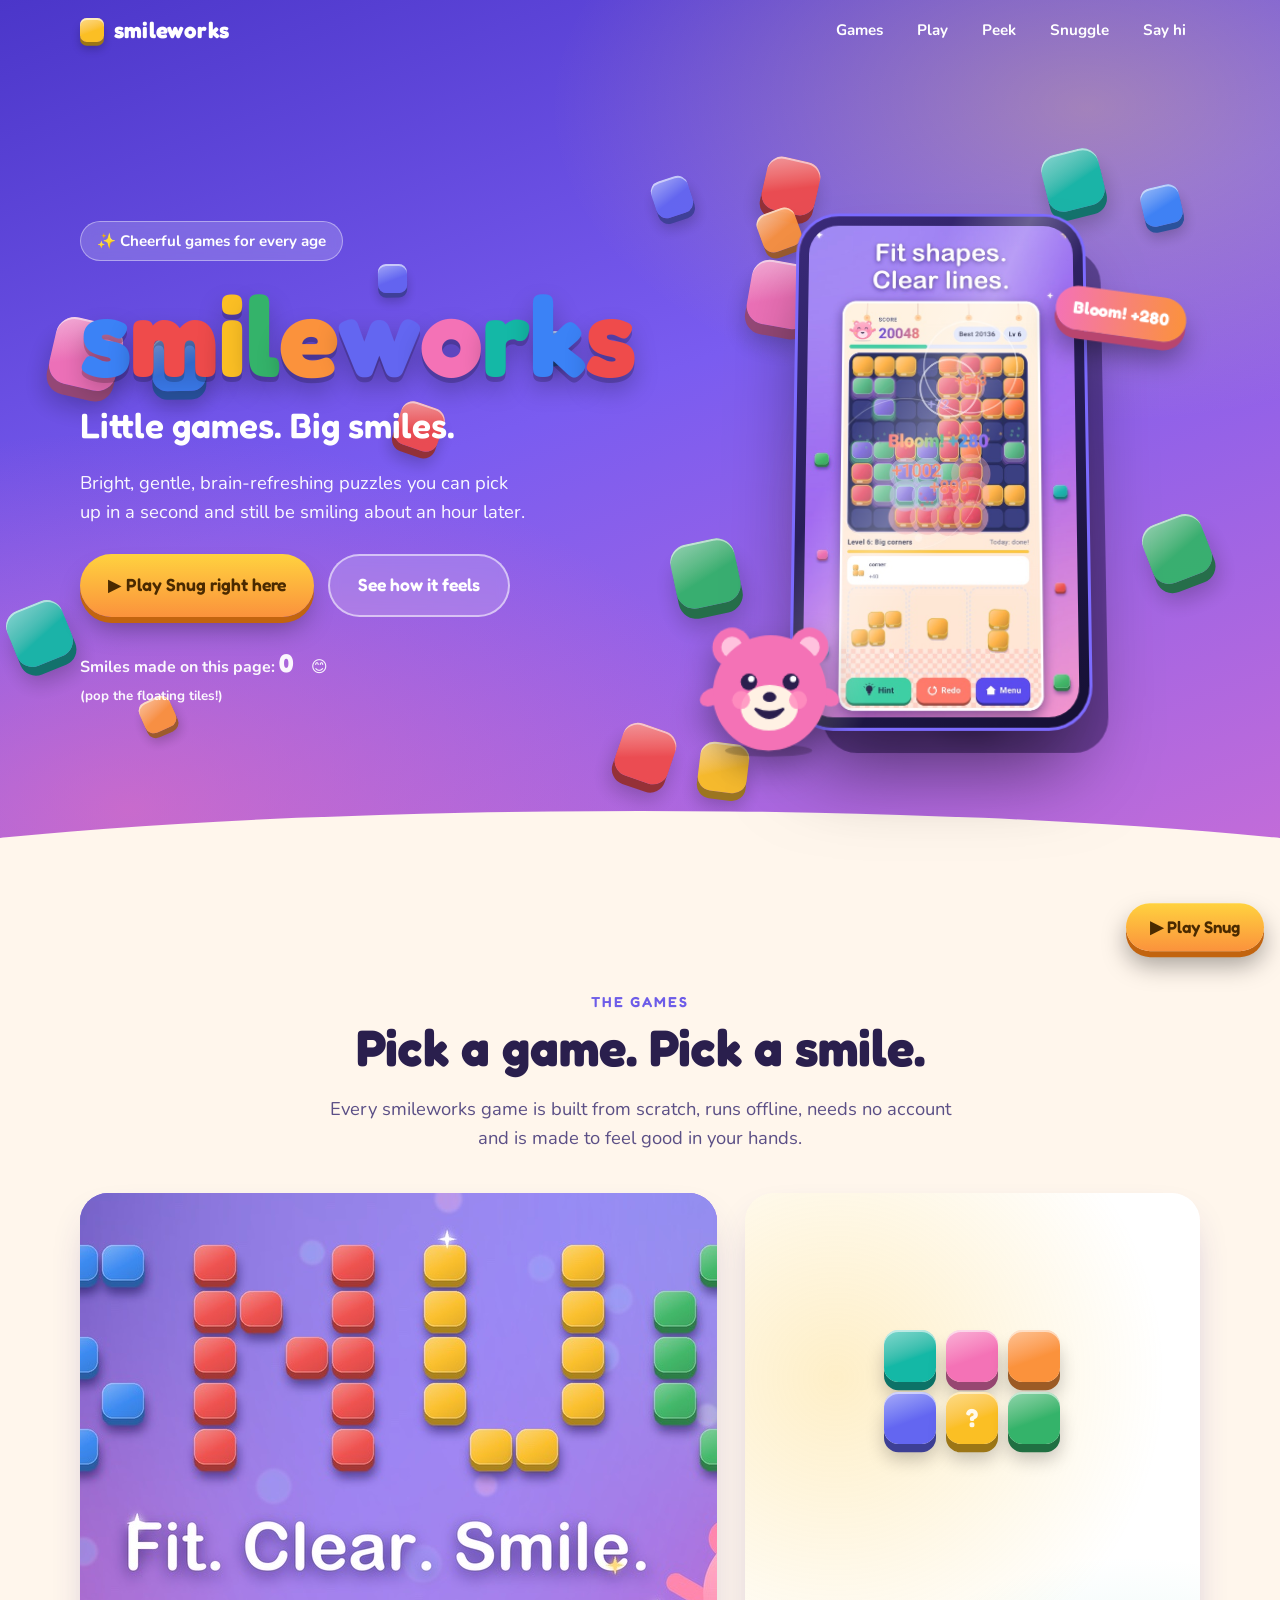
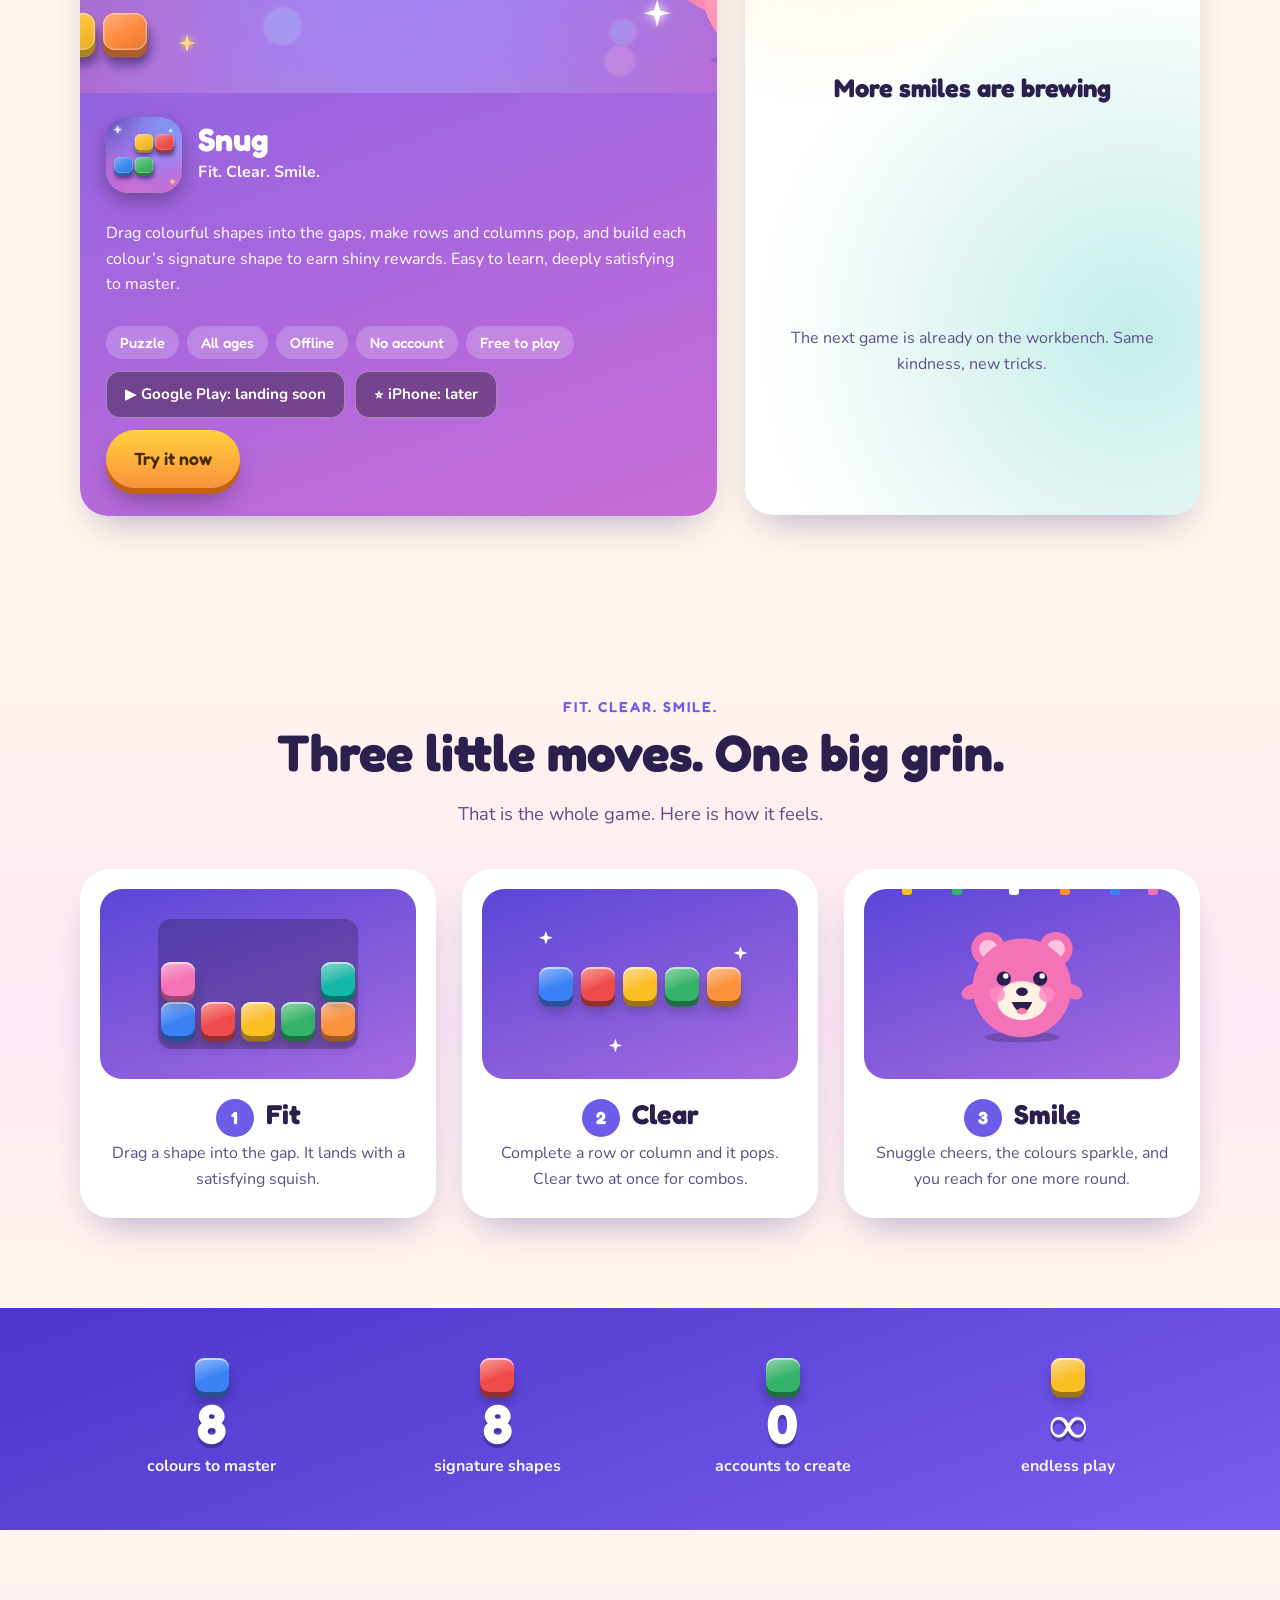
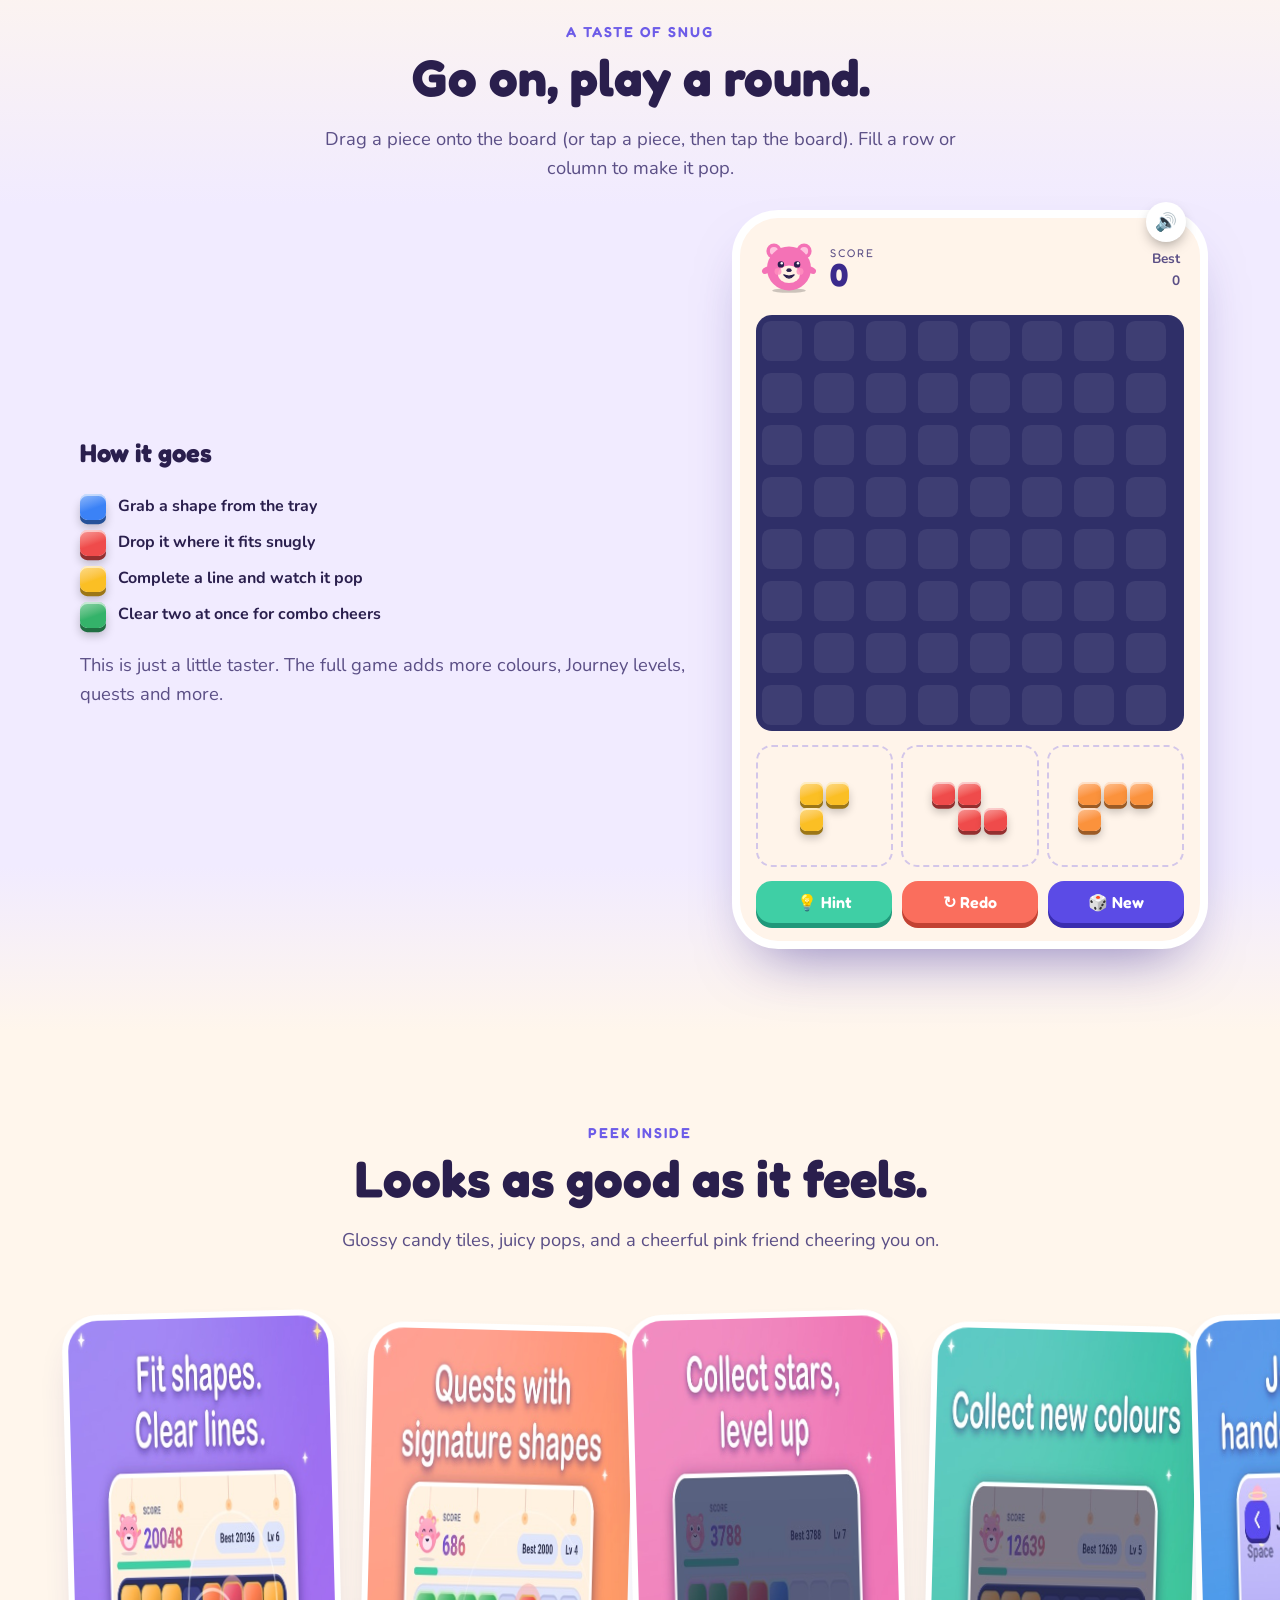
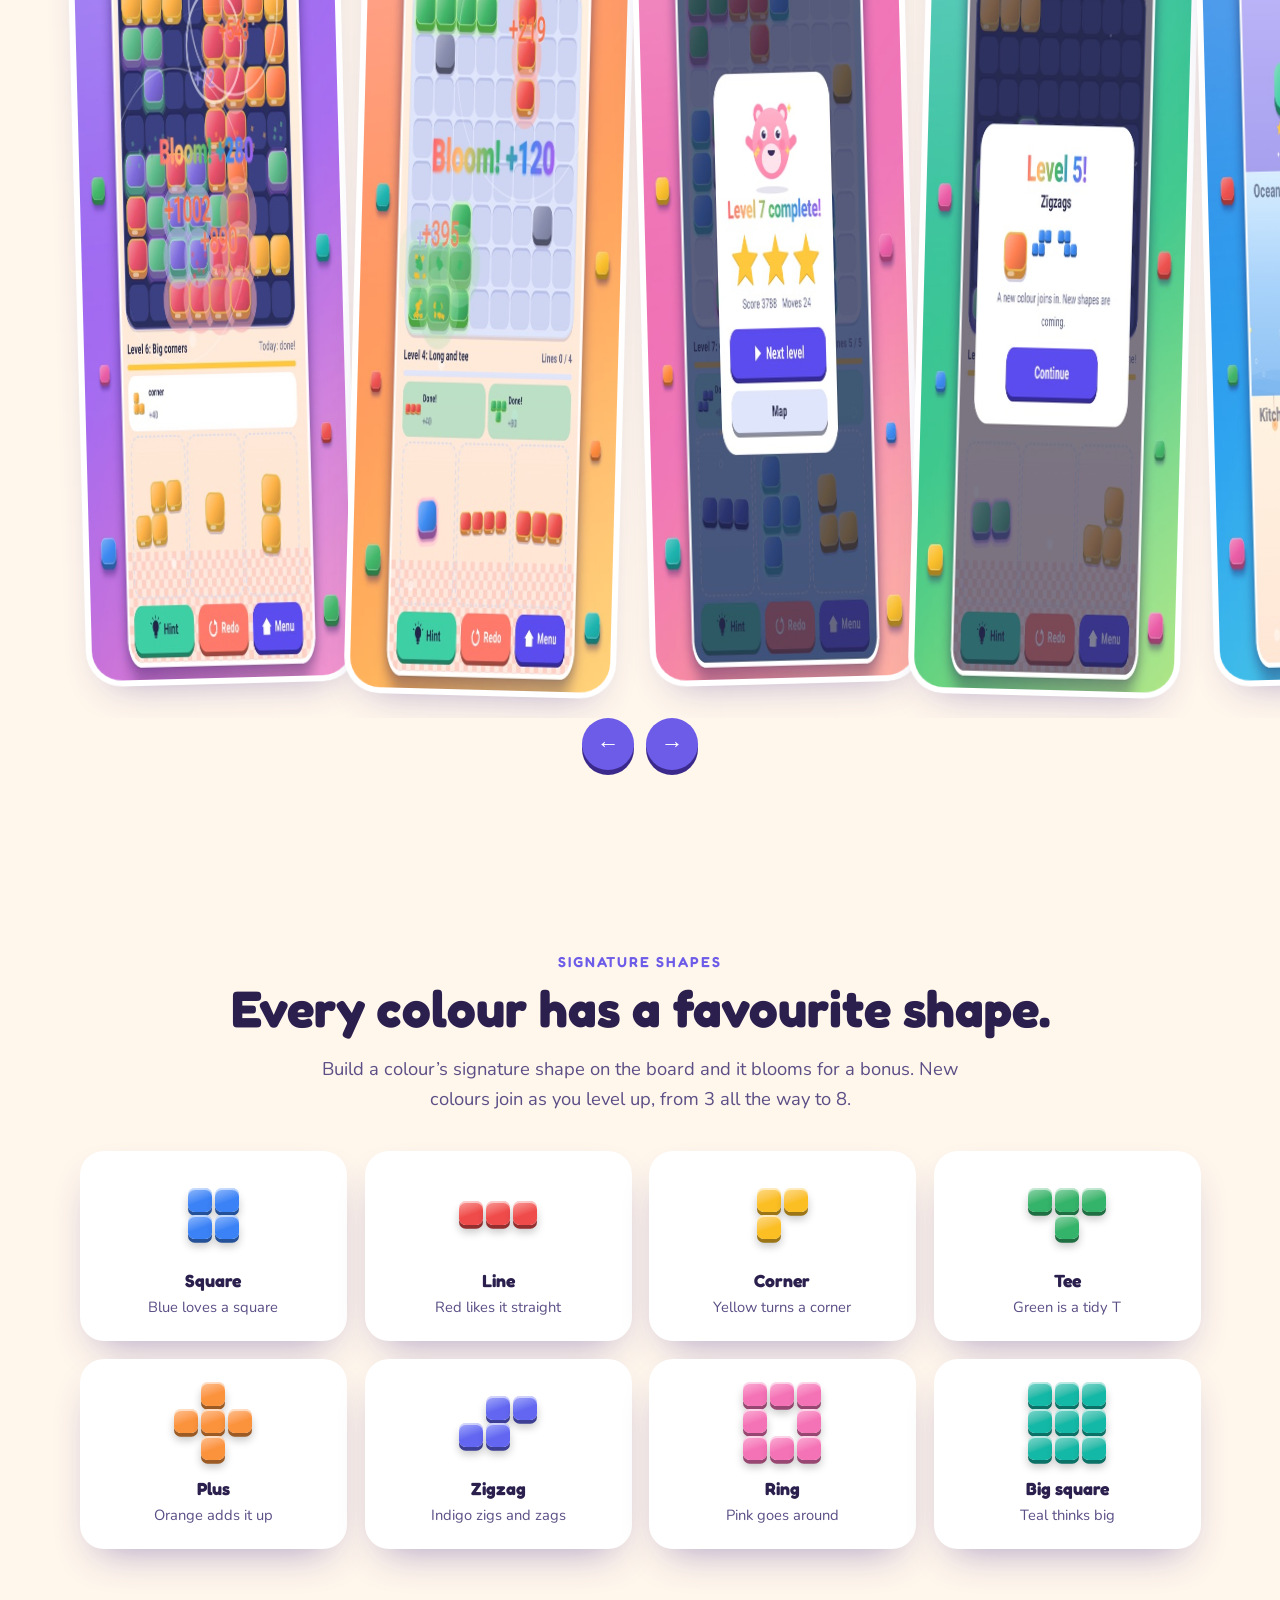
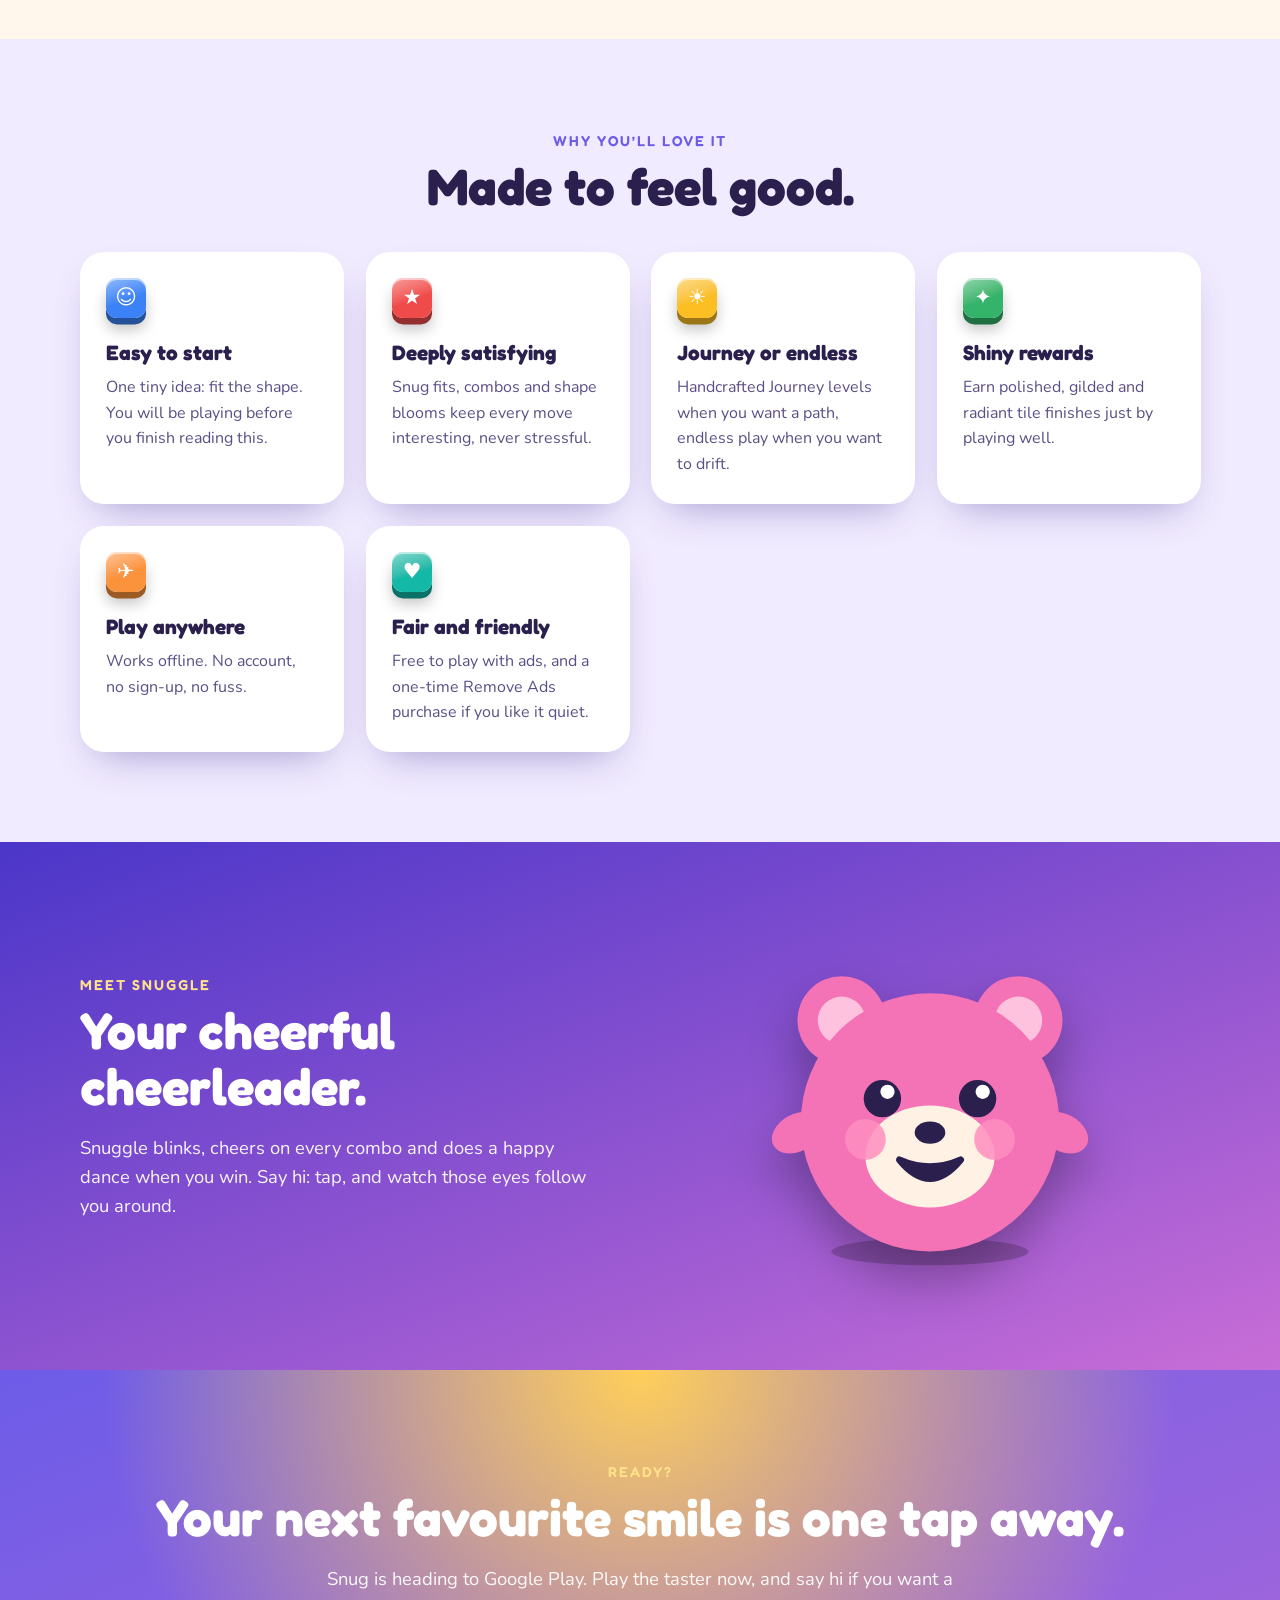
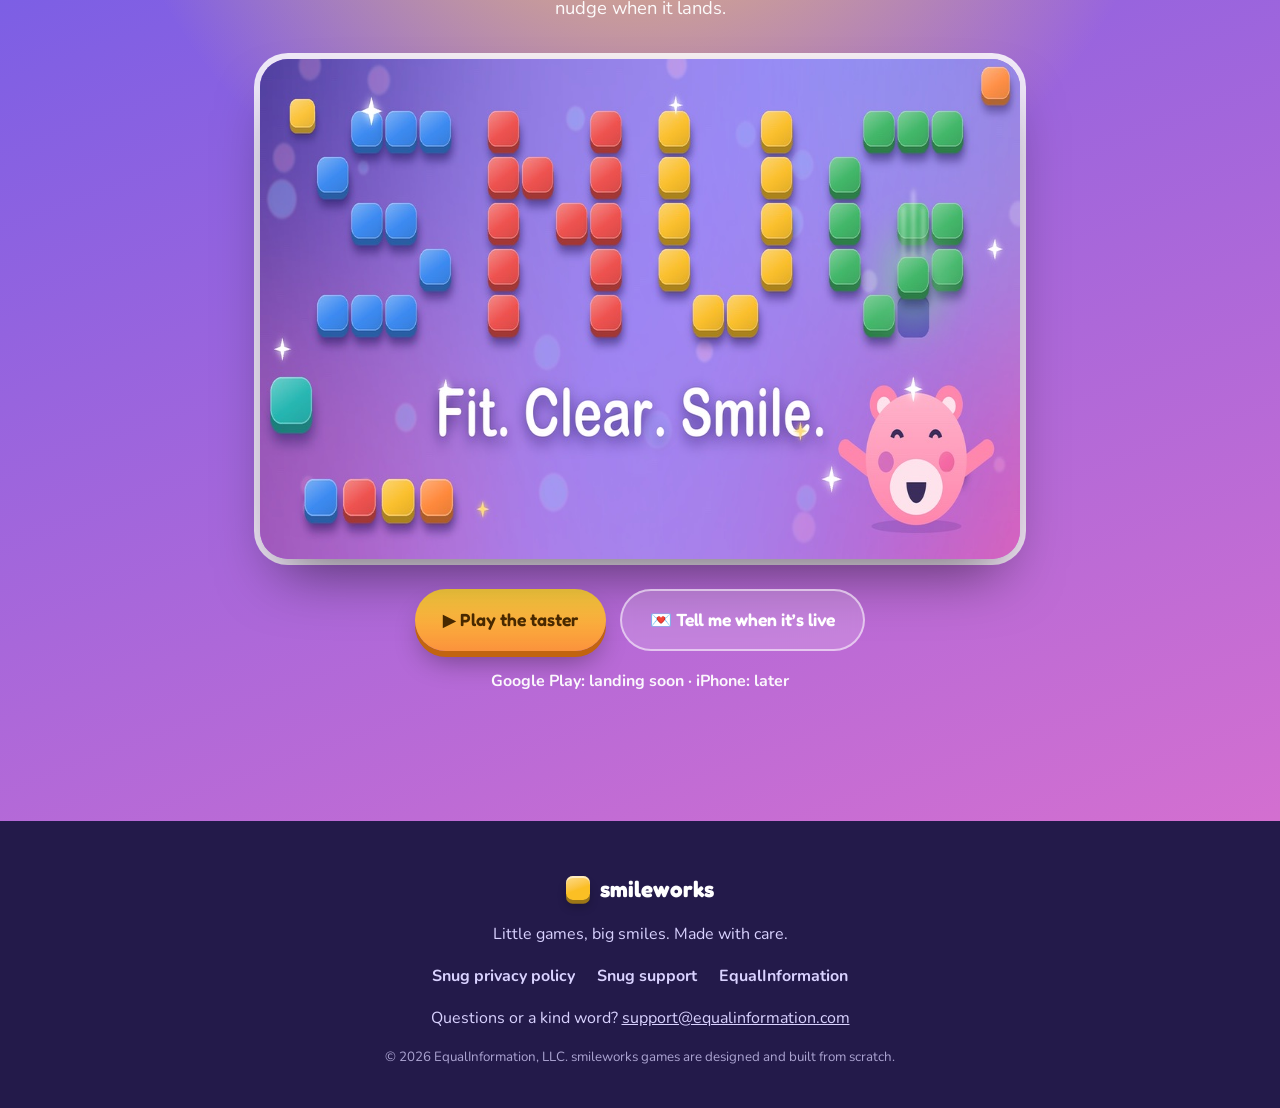
==== index.html @ ed6d35bc "smileworks site: 3D hero, playable Snug taster, animated scenes Co-Authored-By: Claude Sonnet 5.5 <n" ====
<!doctype html>
<html lang="en">
<head>
<meta charset="utf-8">
<meta name="viewport" content="width=device-width, initial-scale=1">
<title>smileworks: little games, big smiles</title>
<meta name="description" content="smileworks makes cheerful, mind-refreshing mobile games for everyone. Meet Snug, the shape-fitting puzzle that ends every round with a smile. Try it right here.">
<meta name="theme-color" content="#6d5ce8">
<link rel="canonical" href="https://equalinformation.com/smileworks-site/">
<meta property="og:type" content="website">
<meta property="og:title" content="smileworks: little games, big smiles">
<meta property="og:description" content="Cheerful puzzle games for everyone. Play a taste of Snug right in your browser.">
<meta property="og:image" content="https://equalinformation.com/smileworks-site/assets/snug-feature.jpg">
<meta property="og:url" content="https://equalinformation.com/smileworks-site/">
<meta name="twitter:card" content="summary_large_image">
<link rel="icon" href="assets/snug-icon.png">
<link rel="preconnect" href="https://fonts.googleapis.com">
<link rel="preconnect" href="https://fonts.gstatic.com" crossorigin>
<link href="https://fonts.googleapis.com/css2?family=Fredoka:wght@400;500;600;700&family=Nunito:wght@400;700;800&display=swap" rel="stylesheet">
<link rel="stylesheet" href="style.css">
</head>
<body>

<header class="nav" id="nav">
  <div class="wrap">
    <a class="brand" href="#top" aria-label="smileworks home"><span class="tile t-yellow"></span>smileworks</a>
    <ul>
      <li><a href="#games">Games</a></li>
      <li><a href="#play">Play</a></li>
      <li><a href="#shots">Peek</a></li>
      <li><a href="#smile">Snuggle</a></li>
      <li><a href="#contact">Say hi</a></li>
    </ul>
  </div>
</header>

<main id="top">
<section class="hero">
  <div class="float-tiles" id="floatTiles" aria-hidden="true"></div>
  <div class="wrap hero-inner">
    <div class="hero-copy">
      <span class="eyebrow">&#10024; Cheerful games for every age</span>
      <div class="wordmark" id="wordmark" aria-label="smileworks"></div>
      <h1>Little games. Big smiles.</h1>
      <p class="lede">Bright, gentle, brain-refreshing puzzles you can pick up in a second and still be smiling about an hour later.</p>
      <div class="cta">
        <a class="btn btn-play" href="#play">&#9654; Play Snug right here</a>
        <a class="btn btn-ghost" href="#steps">See how it feels</a>
      </div>
      <div class="smile-count">Smiles made on this page: <b id="smileCount">0</b> &#128522;<br><small>(pop the floating tiles!)</small></div>
    </div>
    <div class="stage" id="stage">
      <div class="phone3d" id="phone3d">
        <div class="glow"></div>
        <div class="bezel"><img src="assets/shot-1.jpg" alt="Snug gameplay: a bright board of glossy tiles with a Bloom bonus popping" width="540" height="960"><i class="sheen"></i></div>
        <div class="layer l1"><span class="bonus">Bloom! +280</span></div>
        <div class="layer l2"><span class="tile t-yellow"></span></div>
        <div class="layer l3"><span class="tile t-teal"></span></div>
        <div class="layer l4 snuggle" data-snuggle aria-hidden="true"></div>
      </div>
    </div>
  </div>
  </section>

<section id="games">
  <div class="wrap">
    <div class="center reveal">
      <div class="kicker">The games</div>
      <h2>Pick a game. Pick a smile.</h2>
      <p class="sub">Every smileworks game is built from scratch, runs offline, needs no account and is made to feel good in your hands.</p>
    </div>
    <div class="games">
      <article class="card game-card reveal">
        <img class="feat-img" src="assets/snug-feature.jpg" alt="Snug: colourful tiles spelling the game name, with the pink mascot Snuggle waving" width="1024" height="500">
        <div class="game-body">
          <div class="game-head">
            <img src="assets/snug-icon.png" alt="Snug app icon" width="76" height="76">
            <div><h3>Snug</h3><p>Fit. Clear. Smile.</p></div>
          </div>
          <p>Drag colourful shapes into the gaps, make rows and columns pop, and build each colour&rsquo;s signature shape to earn shiny rewards. Easy to learn, deeply satisfying to master.</p>
          <div class="tags"><span class="pill">Puzzle</span><span class="pill">All ages</span><span class="pill">Offline</span><span class="pill">No account</span><span class="pill">Free to play</span></div>
          <div class="store-row"><span class="store">&#9654; Google Play: landing soon</span><span class="store">&#63743; iPhone: later</span></div>
          <div class="cta" style="justify-content:flex-start"><a class="btn btn-play" href="#play">Try it now</a></div>
        </div>
      </article>
      <article class="card soon reveal">
        <div class="mystery" aria-hidden="true">
          <span class="tile t-teal" style="--i:0"></span><span class="tile t-pink" style="--i:1"></span><span class="tile t-orange" style="--i:2"></span>
          <span class="tile t-indigo" style="--i:3"></span><span class="tile t-yellow q" style="--i:4">?</span><span class="tile t-green" style="--i:5"></span>
        </div>
        <h3>More smiles are brewing</h3>
        <p>The next game is already on the workbench. Same kindness, new tricks.</p>
      </article>
    </div>
  </div>
</section>

<section id="steps" class="steps-sec">
  <div class="wrap">
    <div class="center reveal">
      <div class="kicker">Fit. Clear. Smile.</div>
      <h2>Three little moves. One big grin.</h2>
      <p class="sub">That is the whole game. Here is how it feels.</p>
    </div>
    <div class="steps">
      <div class="step reveal">
        <div class="scene s-fit" aria-hidden="true">
          <div class="mini-board">
            <span class="tile t-blue" style="--c0:0;--r0:2"></span><span class="tile t-red" style="--c0:1;--r0:2"></span>
            <span class="tile t-green" style="--c0:3;--r0:2"></span><span class="tile t-orange" style="--c0:4;--r0:2"></span>
            <span class="tile t-pink" style="--c0:0;--r0:1"></span><span class="tile t-teal" style="--c0:4;--r0:1"></span>
            <span class="tile t-yellow drop" style="--c0:2;--r0:2"></span><span class="ring"></span>
          </div>
        </div>
        <h3><b>1</b> Fit</h3><p>Drag a shape into the gap. It lands with a satisfying squish.</p>
      </div>
      <div class="step reveal">
        <div class="scene s-clear" aria-hidden="true">
          <div class="pop-row"><span class="tile t-blue"></span><span class="tile t-red"></span><span class="tile t-yellow"></span><span class="tile t-green"></span><span class="tile t-orange"></span></div>
          <span class="spark sp1"></span><span class="spark sp2"></span><span class="spark sp3"></span><em class="plus">+120</em>
        </div>
        <h3><b>2</b> Clear</h3><p>Complete a row or column and it pops. Clear two at once for combos.</p>
      </div>
      <div class="step reveal">
        <div class="scene s-smile" aria-hidden="true">
          <div class="snuggle cheer" data-snuggle></div>
          <span class="conf c1"></span><span class="conf c2"></span><span class="conf c3"></span><span class="conf c4"></span><span class="conf c5"></span><span class="conf c6"></span>
        </div>
        <h3><b>3</b> Smile</h3><p>Snuggle cheers, the colours sparkle, and you reach for one more round.</p>
      </div>
    </div>
  </div>
</section>

<section class="stats">
  <div class="wrap stat-row">
    <div class="stat reveal"><span class="tile t-blue"></span><b data-count="8">8</b><span>colours to master</span></div>
    <div class="stat reveal"><span class="tile t-red"></span><b data-count="8">8</b><span>signature shapes</span></div>
    <div class="stat reveal"><span class="tile t-green"></span><b>0</b><span>accounts to create</span></div>
    <div class="stat reveal"><span class="tile t-yellow"></span><b>&infin;</b><span>endless play</span></div>
  </div>
</section>

<section id="play" class="demo-sec">
  <div class="wrap">
    <div class="center reveal">
      <div class="kicker">A taste of Snug</div>
      <h2>Go on, play a round.</h2>
      <p class="sub">Drag a piece onto the board (or tap a piece, then tap the board). Fill a row or column to make it pop.</p>
    </div>
    <div class="demo">
      <div class="demo-copy reveal">
        <h3 style="font-family:Fredoka;font-size:1.6rem;margin:0">How it goes</h3>
        <ul>
          <li><span class="tile t-blue"></span>Grab a shape from the tray</li>
          <li><span class="tile t-red"></span>Drop it where it fits snugly</li>
          <li><span class="tile t-yellow"></span>Complete a line and watch it pop</li>
          <li><span class="tile t-green"></span>Clear two at once for combo cheers</li>
        </ul>
        <p class="sub" style="margin-top:22px">This is just a little taster. The full game adds more colours, Journey levels, quests and more.</p>
      </div>
      <div class="phone" id="phone">
        <button class="snd" id="snd" aria-label="Toggle sound" title="Sound">&#128266;</button>
        <div class="bubble" id="bubble">Hi!</div>
        <div class="hud">
          <div class="snuggle" id="gameMascot" data-snuggle aria-hidden="true"></div>
          <div class="score"><small>SCORE</small><b id="score">0</b></div>
          <div class="best">Best<br><span id="best">0</span></div>
        </div>
        <div class="board" id="board" aria-label="Game board"></div>
        <div class="tray" id="tray"></div>
        <div class="demo-btns">
          <button class="mini a" id="hint">&#128161; Hint</button>
          <button class="mini b" id="restart">&#8635; Redo</button>
          <button class="mini c" id="shuffle">&#127922; New</button>
        </div>
        <div class="over" id="over">
          <div class="snuggle" data-snuggle aria-hidden="true"></div>
          <h3>That was snug!</h3>
          <p id="overMsg">Score 0</p>
          <button class="btn btn-play" id="again">Play again</button>
        </div>
      </div>
    </div>
  </div>
</section>

<section id="shots">
  <div class="wrap center reveal">
    <div class="kicker">Peek inside</div>
    <h2>Looks as good as it feels.</h2>
    <p class="sub">Glossy candy tiles, juicy pops, and a cheerful pink friend cheering you on.</p>
  </div>
  <div class="gallery">
    <div class="rail" id="rail"></div>
    <div class="arrows"><button class="arr" id="prev" aria-label="Previous screenshot">&#8592;</button><button class="arr" id="next" aria-label="Next screenshot">&#8594;</button></div>
  </div>
</section>

<section>
  <div class="wrap">
    <div class="center reveal">
      <div class="kicker">Signature shapes</div>
      <h2>Every colour has a favourite shape.</h2>
      <p class="sub">Build a colour&rsquo;s signature shape on the board and it blooms for a bonus. New colours join as you level up, from 3 all the way to 8.</p>
    </div>
    <div class="shapes" id="shapes"></div>
  </div>
</section>

<section class="features">
  <div class="wrap">
    <div class="center reveal">
      <div class="kicker">Why you&rsquo;ll love it</div>
      <h2>Made to feel good.</h2>
    </div>
    <div class="feat-grid">
      <div class="feat reveal"><span class="tile t-blue">&#9786;</span><h3>Easy to start</h3><p>One tiny idea: fit the shape. You will be playing before you finish reading this.</p></div>
      <div class="feat reveal"><span class="tile t-red">&#9733;</span><h3>Deeply satisfying</h3><p>Snug fits, combos and shape blooms keep every move interesting, never stressful.</p></div>
      <div class="feat reveal"><span class="tile t-yellow">&#9728;</span><h3>Journey or endless</h3><p>Handcrafted Journey levels when you want a path, endless play when you want to drift.</p></div>
      <div class="feat reveal"><span class="tile t-green">&#10022;</span><h3>Shiny rewards</h3><p>Earn polished, gilded and radiant tile finishes just by playing well.</p></div>
      <div class="feat reveal"><span class="tile t-orange">&#9992;</span><h3>Play anywhere</h3><p>Works offline. No account, no sign-up, no fuss.</p></div>
      <div class="feat reveal"><span class="tile t-teal">&#9829;</span><h3>Fair and friendly</h3><p>Free to play with ads, and a one-time Remove Ads purchase if you like it quiet.</p></div>
    </div>
  </div>
</section>

<section class="meet" id="smile">
  <div class="wrap">
    <div class="reveal">
      <div class="kicker">Meet Snuggle</div>
      <h2>Your cheerful cheerleader.</h2>
      <p class="sub">Snuggle blinks, cheers on every combo and does a happy dance when you win. Say hi: tap, and watch those eyes follow you around.</p>
    </div>
    <div class="snuggle big" id="bigMascot" data-snuggle role="img" aria-label="Snuggle, the pink bear mascot"></div>
  </div>
</section>
<section class="final" id="get">
  <div class="wrap center">
    <div class="reveal">
      <div class="kicker" style="color:#ffe08a">Ready?</div>
      <h2>Your next favourite smile is one tap away.</h2>
      <p class="sub" style="color:rgba(255,255,255,.95)">Snug is heading to Google Play. Play the taster now, and say hi if you want a nudge when it lands.</p>
      <img class="final-img" src="assets/snug-feature.jpg" alt="Snug title made of colourful tiles with Snuggle the mascot" width="1024" height="500" data-tilt>
      <div class="cta">
        <a class="btn btn-play" href="#play">&#9654; Play the taster</a>
        <a class="btn btn-ghost" href="mailto:support@equalinformation.com?subject=Tell%20me%20when%20Snug%20is%20live">&#128140; Tell me when it&rsquo;s live</a>
      </div>
      <p class="store-note">Google Play: landing soon &middot; iPhone: later</p>
    </div>
  </div>
</section>
</main>

<footer id="contact">
  <div class="wrap">
    <div class="brand"><span class="tile t-yellow"></span>smileworks</div>
    <p>Little games, big smiles. Made with care.</p>
    <nav>
      <a href="https://equalinformation.com/privacy-snug.html">Snug privacy policy</a>
      <a href="https://equalinformation.com/app-support-snug.html">Snug support</a>
      <a href="https://equalinformation.com/">EqualInformation</a>
    </nav>
    <p>Questions or a kind word? <a href="mailto:support@equalinformation.com">support@equalinformation.com</a></p>
    <small>&copy; 2026 EqualInformation, LLC. smileworks games are designed and built from scratch.</small>
  </div>
</footer>

<a class="fab" id="fab" href="#play">&#9654; Play Snug</a>
<canvas id="confetti"></canvas>
<script src="app.js"></script>
</body>
</html>
---- style.css ----
/* smileworks: candy tiles, soft gradients, lots of bounce. */
:root {
  --ink: #2a1f4d;
  --ink-soft: #5b4f86;
  --cream: #fff6ec;
  --lav: #f1ebff;
  --violet: #6d5ce8;
  --violet-deep: #3b2a8c;
  --pink: #f472b6;
  --blue: #3b82f6;
  --red: #ef4b4b;
  --yellow: #fbbf24;
  --green: #34b36a;
  --orange: #fb923c;
  --indigo: #6366f1;
  --teal: #14b8a6;
  --radius: 28px;
  --shadow: 0 18px 40px -18px rgba(59, 42, 140, 0.45);
  --cell: min(10.4vw, 52px);
}
* { box-sizing: border-box; }
html { scroll-behavior: smooth; }
body {
  margin: 0;
  font-family: "Nunito", system-ui, -apple-system, "Segoe UI", sans-serif;
  color: var(--ink);
  background: var(--cream);
  line-height: 1.6;
  overflow-x: hidden;
}
h1, h2, h3, .brand, .btn, .pill { font-family: "Fredoka", "Nunito", system-ui, sans-serif; }
img { max-width: 100%; display: block; }
a { color: inherit; }
.wrap { width: min(1120px, 100% - 32px); margin-inline: auto; }
.sr { position: absolute; width: 1px; height: 1px; overflow: hidden; clip: rect(0 0 0 0); }

/* ---------- candy tile ---------- */
.tile {
  --c: var(--blue);
  --d: color-mix(in srgb, var(--c) 62%, #000);
  --l: color-mix(in srgb, var(--c) 55%, #fff);
  width: var(--s, 44px);
  height: var(--s, 44px);
  border-radius: 28%;
  background: linear-gradient(160deg, var(--l), var(--c) 55%);
  box-shadow: 0 calc(var(--s, 44px) * 0.16) 0 var(--d),
    0 calc(var(--s, 44px) * 0.3) calc(var(--s, 44px) * 0.35) rgba(0, 0, 0, 0.22),
    inset 0 2px 0 rgba(255, 255, 255, 0.55);
}
.t-blue { --c: var(--blue); } .t-red { --c: var(--red); } .t-yellow { --c: var(--yellow); }
.t-green { --c: var(--green); } .t-orange { --c: var(--orange); } .t-indigo { --c: var(--indigo); }
.t-pink { --c: var(--pink); } .t-teal { --c: var(--teal); }

/* ---------- nav ---------- */
.nav {
  position: fixed; inset: 0 0 auto 0; z-index: 50;
  padding: 10px 0;
  transition: background 0.3s, box-shadow 0.3s;
}
.nav.solid { background: rgba(59, 42, 140, 0.88); backdrop-filter: blur(10px); box-shadow: 0 8px 24px -12px rgba(0, 0, 0, 0.4); }
.nav .wrap { display: flex; align-items: center; justify-content: space-between; gap: 16px; }
.brand { display: flex; align-items: center; gap: 10px; text-decoration: none; color: #fff; font-weight: 700; font-size: 1.4rem; letter-spacing: 0.2px; }
.brand .tile { --s: 24px; }
.nav ul { list-style: none; display: flex; gap: 6px; margin: 0; padding: 0; }
.nav ul a {
  display: block; padding: 8px 14px; border-radius: 999px; color: #fff; text-decoration: none;
  font-weight: 700; font-size: 0.95rem; transition: background 0.2s, transform 0.2s;
}
.nav ul a:hover { background: rgba(255, 255, 255, 0.18); transform: translateY(-2px); }
@media (max-width: 640px) { .nav ul li:not(:last-child) { display: none; } }

/* ---------- hero ---------- */
.hero {
  position: relative; min-height: 100svh; display: grid; align-items: center; overflow: hidden;
  padding: 120px 0 90px; color: #fff;
  background:
    radial-gradient(60% 50% at 85% 12%, rgba(255, 214, 102, 0.35), transparent 70%),
    radial-gradient(70% 60% at 10% 90%, rgba(244, 114, 182, 0.55), transparent 70%),
    linear-gradient(160deg, #4b36c9 0%, #7a5cf0 45%, #c86dd7 100%);
}
.hero::after {
  content: ""; position: absolute; inset: auto 0 -1px 0; height: 90px; background: var(--cream);
  clip-path: ellipse(70% 100% at 50% 100%);
}
.float-tiles { position: absolute; inset: 0; pointer-events: none; }
.float-tiles .tile {
  position: absolute; pointer-events: auto; cursor: pointer; opacity: 0.95;
  left: var(--x); top: var(--y); --s: var(--size);
  animation: bob var(--dur, 7s) ease-in-out var(--delay, 0s) infinite;
  transform: translate(calc(var(--px, 0) * var(--depth, 1) * 1px), calc(var(--py, 0) * var(--depth, 1) * 1px)) rotate(var(--rot, 0deg));
}
.float-tiles .tile.pop { animation: popout 0.45s ease-in forwards; }
@keyframes bob { 0%, 100% { translate: 0 0; } 50% { translate: 0 -22px; } }
@keyframes popout { to { scale: 1.9; opacity: 0; } }
.hero-inner { position: relative; z-index: 2; }
.eyebrow {
  display: inline-flex; gap: 8px; align-items: center; padding: 7px 16px; border-radius: 999px;
  background: rgba(255, 255, 255, 0.18); border: 1px solid rgba(255, 255, 255, 0.4);
  font-weight: 700; font-size: 0.95rem; backdrop-filter: blur(6px);
}
.wordmark { font-family: "Fredoka", sans-serif; font-weight: 700; font-size: clamp(3.2rem, 14vw, 8.5rem); line-height: 1; margin: 18px 0 6px; letter-spacing: -1px; display: flex; justify-content: center; flex-wrap: wrap; }
.wordmark span {
  display: inline-block; color: var(--c); text-shadow: 0 5px 0 rgba(0, 0, 0, 0.2), 0 12px 24px rgba(0, 0, 0, 0.25);
  animation: drop 0.8s cubic-bezier(0.3, 1.6, 0.5, 1) both; animation-delay: calc(var(--i) * 70ms + 200ms);
  transition: transform 0.2s;
}
.wordmark span:hover { transform: translateY(-14px) rotate(-6deg) scale(1.1); }
@keyframes drop { from { transform: translateY(-120vh) rotate(-40deg); opacity: 0; } to { transform: none; opacity: 1; } }
.hero h1 { margin: 0; font-size: clamp(1.4rem, 3.6vw, 2.2rem); font-weight: 600; text-wrap: balance; }
.hero p.lede { max-width: 620px; margin: 14px auto 28px; font-size: 1.15rem; opacity: 0.96; text-wrap: balance; }
.cta { display: flex; gap: 14px; justify-content: center; flex-wrap: wrap; }
.btn {
  display: inline-flex; align-items: center; gap: 10px; padding: 15px 28px; border-radius: 999px; border: 0;
  font-weight: 600; font-size: 1.1rem; text-decoration: none; cursor: pointer; color: #fff;
  transition: transform 0.18s, box-shadow 0.18s;
}
.btn:hover { transform: translateY(-4px) scale(1.03); }
.btn:active { transform: translateY(1px) scale(0.98); }
.btn-play { background: linear-gradient(180deg, #ffd23f, #fb923c); color: #4a2a00; box-shadow: 0 6px 0 #c2640f, 0 16px 28px -8px rgba(0, 0, 0, 0.4); animation: pulse 2.4s ease-in-out infinite; }
.btn-ghost { background: rgba(255, 255, 255, 0.16); border: 2px solid rgba(255, 255, 255, 0.55); backdrop-filter: blur(6px); }
@keyframes pulse { 0%, 100% { transform: scale(1); } 50% { transform: scale(1.05); } }
.smile-count { margin-top: 26px; font-weight: 700; opacity: 0.95; }
.smile-count b { font-family: "Fredoka", sans-serif; font-size: 1.6rem; display: inline-block; min-width: 2ch; }
.hero-mascot { position: absolute; right: max(2vw, 8px); bottom: 70px; width: clamp(110px, 18vw, 220px); z-index: 3; filter: drop-shadow(0 14px 18px rgba(0, 0, 0, 0.3)); animation: wave 3.2s ease-in-out infinite; transform-origin: 50% 90%; }
@keyframes wave { 0%, 100% { transform: rotate(-3deg); } 50% { transform: rotate(4deg) translateY(-6px); } }

/* mascot svg */
.snuggle .blink { animation: blink 4.5s infinite; transform-box: fill-box; transform-origin: center; }
@keyframes blink { 0%, 94%, 100% { transform: scaleY(1); } 97% { transform: scaleY(0.1); } }
.snuggle .mouth-o { opacity: 0; } .snuggle.cheer .mouth-o { opacity: 1; } .snuggle.cheer .mouth-smile { opacity: 0; }

/* ---------- sections ---------- */
section { position: relative; padding: 90px 0; }
.kicker { font-family: "Fredoka", sans-serif; font-weight: 600; color: var(--violet); letter-spacing: 2px; text-transform: uppercase; font-size: 0.9rem; }
h2 { font-size: clamp(2rem, 5vw, 3.2rem); line-height: 1.1; margin: 6px 0 14px; text-wrap: balance; }
.sub { font-size: 1.15rem; color: var(--ink-soft); max-width: 640px; text-wrap: pretty; }
.center { text-align: center; } .center .sub { margin-inline: auto; }

/* games */
.games { display: grid; grid-template-columns: 1.4fr 1fr; gap: 28px; margin-top: 40px; }
@media (max-width: 860px) { .games { grid-template-columns: 1fr; } }
.card { border-radius: var(--radius); background: #fff; box-shadow: var(--shadow); overflow: hidden; position: relative; }
.game-card { color: #fff; background: linear-gradient(160deg, #6d5ce8, #c86dd7); padding: 0; transition: transform 0.25s; }
.game-card img.feat-img { width: 100%; aspect-ratio: 2 / 1; object-fit: cover; }
.game-body { padding: 24px 26px 28px; display: grid; gap: 12px; }
.game-head { display: flex; gap: 16px; align-items: center; }
.game-head img { width: 76px; height: 76px; border-radius: 22px; box-shadow: 0 8px 20px rgba(0, 0, 0, 0.3); }
.game-head h3 { margin: 0; font-size: 2rem; line-height: 1; }
.game-head p { margin: 4px 0 0; opacity: 0.95; font-weight: 700; }
.tags { display: flex; flex-wrap: wrap; gap: 8px; }
.pill { padding: 5px 14px; border-radius: 999px; background: rgba(255, 255, 255, 0.2); font-weight: 500; font-size: 0.92rem; }
.soon { background: #fff; color: var(--ink); text-align: center; display: grid; place-items: center; padding: 34px 26px; gap: 10px; background-image: radial-gradient(circle at 20% 20%, rgba(251, 191, 36, 0.25), transparent 40%), radial-gradient(circle at 85% 80%, rgba(20, 184, 166, 0.25), transparent 45%); }
.mystery { display: grid; grid-template-columns: repeat(3, 1fr); gap: 10px; }
.mystery .tile { --s: 52px; animation: wiggle 2.6s ease-in-out infinite; animation-delay: calc(var(--i) * 140ms); }
.mystery .tile.q { display: grid; place-items: center; font-family: "Fredoka"; font-weight: 700; color: rgba(255, 255, 255, 0.9); font-size: 1.6rem; }
@keyframes wiggle { 0%, 100% { transform: rotate(-4deg); } 50% { transform: rotate(5deg) translateY(-6px); } }
.soon h3 { margin: 6px 0 0; font-size: 1.6rem; }
.soon p { margin: 0; color: var(--ink-soft); }
.store-row { display: flex; gap: 10px; flex-wrap: wrap; }
.store { display: inline-flex; align-items: center; gap: 8px; padding: 10px 18px; border-radius: 14px; background: rgba(0, 0, 0, 0.35); font-weight: 700; font-size: 0.95rem; border: 1px solid rgba(255, 255, 255, 0.35); }

/* demo */
.demo-sec { background: linear-gradient(180deg, var(--cream), var(--lav) 25%, var(--lav) 85%, var(--cream)); }
.demo { display: grid; grid-template-columns: 1fr auto; gap: 40px; align-items: center; margin-top: 36px; }
@media (max-width: 900px) { .demo { grid-template-columns: 1fr; justify-items: center; text-align: center; } .demo .sub { margin-inline: auto; } }
.phone {
  width: calc(var(--cell) * 8 + 44px); padding: 16px 16px 18px; border-radius: 38px; background: #fff4ea;
  box-shadow: 0 0 0 8px #fff, 0 30px 60px -20px rgba(59, 42, 140, 0.6); position: relative; user-select: none;
}
.hud { display: flex; align-items: center; gap: 12px; padding: 2px 4px 12px; }
.hud .snuggle { width: 58px; flex: none; }
.hud .score { font-family: "Fredoka"; line-height: 1; }
.hud .score small { display: block; letter-spacing: 2px; font-size: 0.7rem; color: var(--ink-soft); }
.hud .score b { font-size: 2rem; color: var(--violet-deep); }
.hud .best { margin-left: auto; text-align: right; font-weight: 700; font-size: 0.85rem; color: var(--ink-soft); }
.bubble {
  position: absolute; left: 76px; top: -14px; background: #fff; border-radius: 16px; padding: 6px 14px; font-weight: 800; font-size: 0.9rem;
  box-shadow: 0 8px 18px -8px rgba(0, 0, 0, 0.4); opacity: 0; transform: translateY(6px) scale(0.9); transition: 0.25s; pointer-events: none; z-index: 5; white-space: nowrap;
}
.bubble.show { opacity: 1; transform: none; }
.board { display: grid; grid-template-columns: repeat(8, var(--cell)); grid-auto-rows: var(--cell); gap: 0; background: #2f2f68; padding: 0; border-radius: 16px; position: relative; overflow: hidden; }
.cell { position: relative; border: 3px solid transparent; }
.cell::before { content: ""; position: absolute; inset: 3px; background: rgba(255, 255, 255, 0.07); border-radius: 22%; }
.cell .tile { position: absolute; inset: 3px; width: auto; height: auto; --s: calc(var(--cell) - 6px); animation: land 0.28s cubic-bezier(0.3, 1.8, 0.5, 1); }
.cell.ghost::after { content: ""; position: absolute; inset: 3px; border-radius: 22%; background: var(--gc); opacity: 0.55; }
.cell.ghost.bad::after { background: #ff6b6b; opacity: 0.35; }
.cell.clearing .tile { animation: clear 0.38s ease-in forwards; }
.cell.preview-line::before { background: rgba(255, 220, 90, 0.35); }
@keyframes land { from { transform: scale(0.6); } to { transform: scale(1); } }
@keyframes clear { 40% { filter: brightness(1.7); transform: scale(1.2); } to { transform: scale(0); opacity: 0; } }
.board.shake { animation: shake 0.3s; }
@keyframes shake { 25% { transform: translateX(-4px); } 75% { transform: translateX(4px); } }
.tray { display: grid; grid-template-columns: repeat(3, 1fr); gap: 8px; margin-top: 14px; height: calc(var(--cell) * 2.35); }
.slot { touch-action: none; border: 2px dashed rgba(109, 92, 232, 0.3); border-radius: 16px; display: grid; place-items: center; cursor: grab; position: relative; }
.slot.sel { border-color: var(--violet); background: rgba(109, 92, 232, 0.1); }
.slot.empty { opacity: 0.35; cursor: default; }
.piece { display: grid; gap: 0; --ps: calc(var(--cell) * 0.5); pointer-events: none; }
.piece .tile { --s: calc(var(--ps) - 3px); margin: 1.5px; }
.piece i { width: var(--ps); height: var(--ps); }
.drag { position: fixed; z-index: 100; pointer-events: none; display: grid; filter: drop-shadow(0 14px 12px rgba(0, 0, 0, 0.35)); transform: scale(1.04); }
.drag i { width: var(--cell); height: var(--cell); }
.drag .tile { --s: calc(var(--cell) - 6px); margin: 3px; }
.demo-btns { display: flex; gap: 10px; margin-top: 14px; }
.mini { flex: 1; padding: 11px 0; border: 0; border-radius: 16px; font-family: "Fredoka"; font-weight: 600; font-size: 1rem; color: #fff; cursor: pointer; transition: transform 0.15s; }
.mini:hover { transform: translateY(-2px); } .mini:active { transform: translateY(2px); }
.mini.a { background: #3fcfa5; box-shadow: 0 5px 0 #20987a; } .mini.b { background: #fa6e5d; box-shadow: 0 5px 0 #c24233; } .mini.c { background: #5b4be6; box-shadow: 0 5px 0 #3a2db0; }
.float-pop { position: fixed; z-index: 120; pointer-events: none; font-family: "Fredoka"; font-weight: 700; font-size: 1.7rem; color: #fff; text-shadow: 0 3px 0 rgba(0, 0, 0, 0.35), 0 0 12px rgba(251, 146, 60, 0.9); animation: rise 1s ease-out forwards; }
@keyframes rise { to { transform: translateY(-70px) scale(1.2); opacity: 0; } }
.over { position: absolute; inset: 0; border-radius: 38px; background: rgba(42, 31, 77, 0.82); display: grid; place-content: center; text-align: center; color: #fff; gap: 10px; opacity: 0; pointer-events: none; transition: 0.3s; z-index: 10; padding: 20px; }
.over.show { opacity: 1; pointer-events: auto; }
.over .snuggle { width: 110px; margin: 0 auto; } .over h3 { margin: 0; font-size: 1.8rem; } .over p { margin: 0 0 6px; }
.demo-copy ul { list-style: none; padding: 0; margin: 20px 0 0; display: grid; gap: 10px; }
.demo-copy li { display: flex; gap: 12px; align-items: center; font-weight: 700; }
.demo-copy li .tile { --s: 26px; flex: none; }
canvas#confetti { position: fixed; inset: 0; width: 100%; height: 100%; pointer-events: none; z-index: 110; }
.snd { position: absolute; right: 14px; top: -16px; width: 40px; height: 40px; border-radius: 50%; border: 0; background: #fff; box-shadow: 0 6px 14px -4px rgba(0, 0, 0, 0.4); cursor: pointer; font-size: 1.1rem; }

/* gallery */
.gallery { margin-top: 36px; position: relative; }
.rail { display: flex; gap: 22px; overflow-x: auto; scroll-snap-type: x mandatory; padding: 28px max(16px, calc((100vw - 1120px) / 2)) 40px; scrollbar-width: none; }
.rail::-webkit-scrollbar { display: none; }
.shot { flex: none; width: min(260px, 66vw); scroll-snap-align: center; border-radius: 30px; overflow: hidden; background: #fff; box-shadow: 0 0 0 6px #fff, var(--shadow); }
.shot:nth-child(odd) { rotate: -1.5deg; } .shot:nth-child(even) { rotate: 1.5deg; translate: 0 12px; }
.arrows { display: flex; justify-content: center; gap: 12px; }
.arr { width: 52px; height: 52px; border-radius: 50%; border: 0; background: var(--violet); color: #fff; font-size: 1.4rem; cursor: pointer; box-shadow: 0 5px 0 var(--violet-deep); }
.arr:active { transform: translateY(3px); box-shadow: 0 2px 0 var(--violet-deep); }

/* shapes */
.shapes { display: grid; grid-template-columns: repeat(4, 1fr); gap: 18px; margin-top: 38px; }
.shape { background: #fff; border-radius: 24px; padding: 20px 14px; text-align: center; box-shadow: var(--shadow); transition: transform 0.2s; }
.shape:hover { transform: translateY(-6px) rotate(-1deg); }
.shape:hover .tile { animation: wiggle 0.6s ease-in-out infinite; }
.shape .grid { display: grid; gap: 3px; justify-content: center; margin: 0 auto 12px; min-height: 84px; align-content: center; }
.shape .grid .tile { --s: 24px; } .shape .grid i { width: 24px; height: 24px; }
.shape b { font-family: "Fredoka"; font-size: 1.1rem; display: block; } .shape span { color: var(--ink-soft); font-size: 0.92rem; }

/* features */
.features { background: var(--lav); }
.feat-grid { display: grid; grid-template-columns: repeat(auto-fit, minmax(240px, 1fr)); gap: 22px; margin-top: 38px; }
.feat { background: #fff; border-radius: 24px; padding: 26px; box-shadow: var(--shadow); }
.feat .tile { --s: 40px; margin-bottom: 18px; display: grid; place-items: center; color: #fff; font-size: 1.3rem; }
.feat h3 { margin: 0 0 6px; font-size: 1.3rem; } .feat p { margin: 0; color: var(--ink-soft); }

/* meet */
.meet { background: linear-gradient(160deg, #4b36c9, #c86dd7); color: #fff; overflow: hidden; }
.meet .wrap { display: grid; grid-template-columns: 1fr 1fr; gap: 40px; align-items: center; }
@media (max-width: 800px) { .meet .wrap { grid-template-columns: 1fr; text-align: center; } .meet .sub { margin-inline: auto; } }
.meet .kicker { color: #ffe08a; } .meet .sub { color: rgba(255, 255, 255, 0.94); }
.meet .big { width: min(340px, 70vw); margin: auto; filter: drop-shadow(0 24px 24px rgba(0, 0, 0, 0.3)); cursor: pointer; transition: scale 0.2s, rotate 0.2s; }
.meet .big:hover { scale: 1.05; rotate: -2deg; }

footer { background: #231a4a; color: #d9d2ff; padding: 50px 0 40px; text-align: center; }
footer .brand { justify-content: center; margin-bottom: 10px; }
footer nav { display: flex; gap: 8px 22px; justify-content: center; flex-wrap: wrap; margin: 14px 0; }
footer nav a { text-decoration: none; font-weight: 700; } footer nav a:hover { color: #ffd23f; }
footer small { display: block; opacity: 0.75; margin-top: 8px; }
.sparkle { position: fixed; width: 12px; height: 12px; pointer-events: none; z-index: 60; background: radial-gradient(circle, #fff 0 30%, transparent 70%); border-radius: 50%; animation: spark 0.7s ease-out forwards; }
@keyframes spark { to { transform: translateY(18px) scale(0); opacity: 0; } }
.reveal { opacity: 0; translate: 0 26px; transition: opacity 0.7s, translate 0.7s cubic-bezier(0.2, 0.8, 0.2, 1); }
.reveal.in { opacity: 1; translate: 0 0; }
@media (prefers-reduced-motion: reduce) {
  * { animation: none !important; transition: none !important; }
  .reveal { opacity: 1; translate: none; }
  html { scroll-behavior: auto; }
}

/* ================= v2: 3D, scenes, sales ================= */
.hero-inner { display: grid; grid-template-columns: 1.05fr 0.95fr; gap: 30px; align-items: center; text-align: left; }
.hero-copy .cta, .hero-copy .smile-count { justify-content: flex-start; }
.wordmark { justify-content: flex-start; font-size: clamp(3rem, 9.5vw, 7rem); }
.hero p.lede { margin-inline: 0; }
@media (max-width: 900px) {
  .hero-inner { grid-template-columns: 1fr; text-align: center; }
  .hero-copy .cta, .hero-copy .smile-count, .wordmark { justify-content: center; }
  .hero p.lede { margin-inline: auto; }
}
.stage { perspective: 1300px; display: grid; place-items: center; min-height: 520px; }
.phone3d { --rx: 8deg; --ry: -18deg; position: relative; width: min(290px, 64vw); aspect-ratio: 540 / 960; transform-style: preserve-3d; transform: rotateX(var(--rx)) rotateY(var(--ry)); transition: transform 0.12s linear; }
.phone3d .glow { position: absolute; inset: 8% -18% -6%; background: radial-gradient(closest-side, rgba(255, 214, 102, 0.75), rgba(244, 114, 182, 0.35) 60%, transparent 75%); filter: blur(24px); transform: translateZ(-80px); }
.bezel { position: absolute; inset: 0; border-radius: 40px; padding: 10px; background: linear-gradient(145deg, #3a2a7a, #151033); box-shadow: 0 0 0 3px #7c6bff, 0 50px 80px -20px rgba(0, 0, 0, 0.6), 24px 30px 0 -6px rgba(20, 10, 60, 0.45); overflow: hidden; transform: translateZ(0); }
.bezel img { width: 100%; height: 100%; object-fit: cover; border-radius: 30px; }
.sheen { position: absolute; inset: 0; border-radius: 40px; background: linear-gradient(115deg, transparent 30%, rgba(255, 255, 255, 0.28) 45%, transparent 58%); pointer-events: none; }
.layer { position: absolute; pointer-events: none; }
.l1 { top: 22%; right: -28%; transform: translateZ(120px); animation: bobz 4s ease-in-out infinite; }
.l2 { top: 6%; left: -16%; transform: translateZ(150px); animation: bobz 5s ease-in-out -1s infinite; } .l2 .tile { --s: 62px; }
.l3 { bottom: 26%; right: -20%; transform: translateZ(170px); animation: bobz 6s ease-in-out -2s infinite; } .l3 .tile { --s: 46px; }
.l4 { bottom: -6%; left: -26%; width: 46%; transform: translateZ(110px); filter: drop-shadow(0 14px 14px rgba(0, 0, 0, 0.35)); animation: bobz 3.6s ease-in-out infinite; }
@keyframes bobz { 50% { translate: 0 -14px; } }
.bonus { display: inline-block; padding: 8px 16px; border-radius: 999px; font-family: "Fredoka"; font-weight: 700; color: #fff; background: linear-gradient(90deg, #f472b6, #fb923c); box-shadow: 0 8px 0 #b8456f, 0 18px 24px rgba(0, 0, 0, 0.35); white-space: nowrap; transform: rotate(8deg); }

/* tilt + glare */
[data-tilt] { position: relative; transform: perspective(900px) rotateX(var(--trx, 0deg)) rotateY(var(--try, 0deg)); transition: transform 0.18s ease-out; will-change: transform; }
[data-tilt]::after { content: ""; position: absolute; inset: 0; border-radius: inherit; pointer-events: none; opacity: 0; transition: opacity 0.2s; background: radial-gradient(circle at var(--gx, 50%) var(--gy, 50%), rgba(255, 255, 255, 0.5), transparent 55%); }
[data-tilt].hot::after { opacity: 1; }
[data-tilt].hot { scale: 1.03; }

/* steps */
.steps-sec { background: linear-gradient(180deg, var(--cream), #ffe9f5 60%, var(--cream)); }
.steps { display: grid; grid-template-columns: repeat(auto-fit, minmax(260px, 1fr)); gap: 26px; margin-top: 40px; }
.step { background: #fff; border-radius: 30px; padding: 20px 20px 26px; box-shadow: var(--shadow); text-align: center; }
.step h3 { font-size: 1.7rem; margin: 14px 0 4px; } .step h3 b { display: inline-grid; place-items: center; width: 38px; height: 38px; border-radius: 50%; background: var(--violet); color: #fff; margin-right: 6px; font-size: 1.1rem; }
.step p { margin: 0; color: var(--ink-soft); }
.scene { height: 190px; border-radius: 22px; background: linear-gradient(160deg, #5a46d6, #a66be0); position: relative; overflow: hidden; display: grid; place-items: center; }
.mini-board { position: relative; width: 200px; height: 130px; border-radius: 14px; background: rgba(0, 0, 0, 0.22); }
.mini-board .tile { --s: 34px; position: absolute; left: calc(var(--c0) * 40px + 3px); top: calc(var(--r0) * 40px + 3px); }
.mini-board .drop { animation: dropin 3.2s cubic-bezier(0.3, 1.5, 0.5, 1) infinite; }
@keyframes dropin { 0% { translate: 0 -130px; scale: 1.25; opacity: 0; } 25% { opacity: 1; } 45%, 90% { translate: 0 0; scale: 1; opacity: 1; } 100% { opacity: 0; } }
.mini-board .ring { position: absolute; left: 83px; top: 83px; width: 34px; height: 34px; border-radius: 12px; border: 3px solid #fff; opacity: 0; animation: ringp 3.2s ease-out infinite; }
@keyframes ringp { 0%, 44% { opacity: 0; transform: scale(1); } 50% { opacity: 1; } 80%, 100% { opacity: 0; transform: scale(2.2); } }
.pop-row { display: flex; gap: 8px; }
.pop-row .tile { --s: 34px; animation: poprow 3s ease-in infinite; animation-delay: calc(var(--k, 0) * 90ms); }
.pop-row .tile:nth-child(2) { --k: 1; } .pop-row .tile:nth-child(3) { --k: 2; } .pop-row .tile:nth-child(4) { --k: 3; } .pop-row .tile:nth-child(5) { --k: 4; }
@keyframes poprow { 0%, 30% { transform: none; filter: none; } 42% { filter: brightness(1.6); transform: scale(1.15); } 60%, 80% { transform: scale(0); opacity: 0; } 95%, 100% { transform: none; opacity: 1; filter: none; } }
.s-clear .plus { position: absolute; top: 40%; left: 50%; translate: -50% 0; font: 700 2rem "Fredoka"; color: #fff; font-style: normal; text-shadow: 0 3px 0 rgba(0, 0, 0, 0.3); animation: plusup 3s ease-out infinite; opacity: 0; }
@keyframes plusup { 0%, 55% { opacity: 0; translate: -50% 20px; } 65% { opacity: 1; } 100% { opacity: 0; translate: -50% -36px; } }
.spark { position: absolute; width: 14px; height: 14px; background: #fff; clip-path: polygon(50% 0, 62% 38%, 100% 50%, 62% 62%, 50% 100%, 38% 62%, 0 50%, 38% 38%); animation: tw 1.6s ease-in-out infinite; }
.sp1 { left: 18%; top: 22%; } .sp2 { right: 16%; top: 30%; animation-delay: -0.5s; } .sp3 { left: 40%; bottom: 14%; animation-delay: -1s; }
@keyframes tw { 50% { transform: scale(1.6) rotate(45deg); opacity: 0.4; } }
.s-smile .snuggle { width: 130px; animation: dance 1.2s ease-in-out infinite; }
@keyframes dance { 0%, 100% { transform: rotate(-6deg) translateY(0); } 50% { transform: rotate(6deg) translateY(-12px); } }
.conf { position: absolute; width: 10px; height: 16px; border-radius: 3px; top: -10px; animation: fall 2.6s linear infinite; }
.c1 { left: 12%; background: #fbbf24; } .c2 { left: 28%; background: #34b36a; animation-delay: -0.7s; } .c3 { left: 46%; background: #fff; animation-delay: -1.4s; }
.c4 { left: 62%; background: #fb923c; animation-delay: -0.3s; } .c5 { left: 78%; background: #3b82f6; animation-delay: -1.1s; } .c6 { left: 90%; background: #f472b6; animation-delay: -1.9s; }
@keyframes fall { to { transform: translateY(210px) rotate(540deg); } }

/* stats */
.stats { padding: 50px 0; background: linear-gradient(160deg, #4b36c9, #7a5cf0); color: #fff; }
.stat-row { display: grid; grid-template-columns: repeat(auto-fit, minmax(170px, 1fr)); gap: 22px; text-align: center; }
.stat { display: grid; justify-items: center; gap: 4px; }
.stat .tile { --s: 34px; } .stat b { font: 700 3.4rem/1 "Fredoka"; text-shadow: 0 4px 0 rgba(0, 0, 0, 0.25); } .stat span:last-child { font-weight: 700; opacity: 0.95; }

/* final CTA + fab */
.final { background: radial-gradient(70% 80% at 50% 0%, #ffcf5a, transparent 60%), linear-gradient(160deg, #6d5ce8, #d36fd0); color: #fff; padding-bottom: 110px; overflow: hidden; }
.final .sub { margin-inline: auto; }
.final-img { width: min(760px, 92%); margin: 36px auto 30px; border-radius: 28px; box-shadow: 0 30px 60px -20px rgba(0, 0, 0, 0.55), 0 0 0 6px rgba(255, 255, 255, 0.85); }
.store-note { margin-top: 18px; font-weight: 700; opacity: 0.95; }
.fab { position: fixed; right: max(16px, env(safe-area-inset-right)); bottom: max(16px, env(safe-area-inset-bottom)); z-index: 70; padding: 14px 24px; border-radius: 999px; font: 600 1.05rem "Fredoka"; text-decoration: none; color: #4a2a00; background: linear-gradient(180deg, #ffd23f, #fb923c); box-shadow: 0 6px 0 #c2640f, 0 14px 24px rgba(0, 0, 0, 0.35); translate: 0 140%; transition: translate 0.35s cubic-bezier(0.3, 1.5, 0.5, 1); }
.fab.show { translate: 0 0; }
.fab:hover { filter: brightness(1.06); }
@media (max-width: 900px) { .stage { min-height: 460px; } .l1 { right: -10%; } .l2 { left: -6%; } .l3 { right: -8%; } .l4 { left: -12%; } }

@media (max-width: 760px) { .shapes { grid-template-columns: repeat(2, 1fr); } }
@media (max-width: 640px) { .float-tiles .tile:nth-child(n+11) { display: none; } .float-tiles .tile { opacity: 0.8; } }
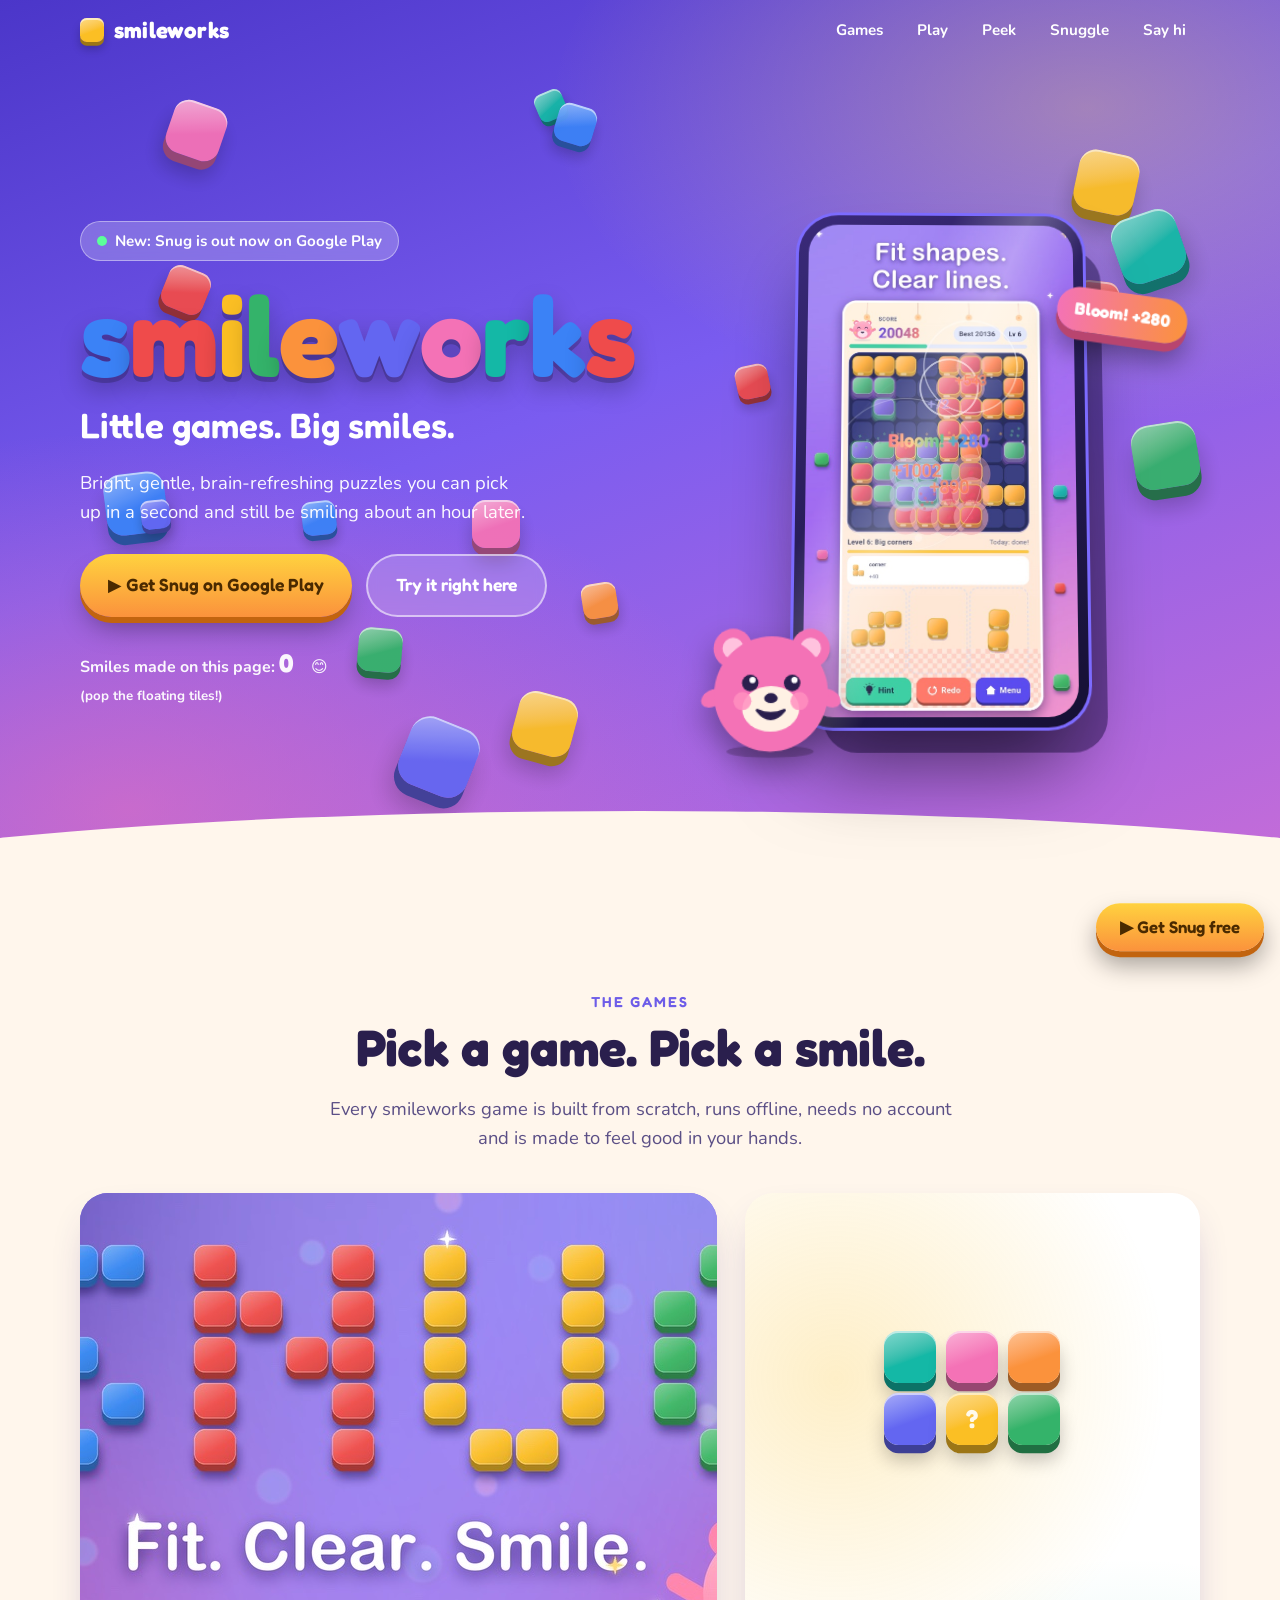
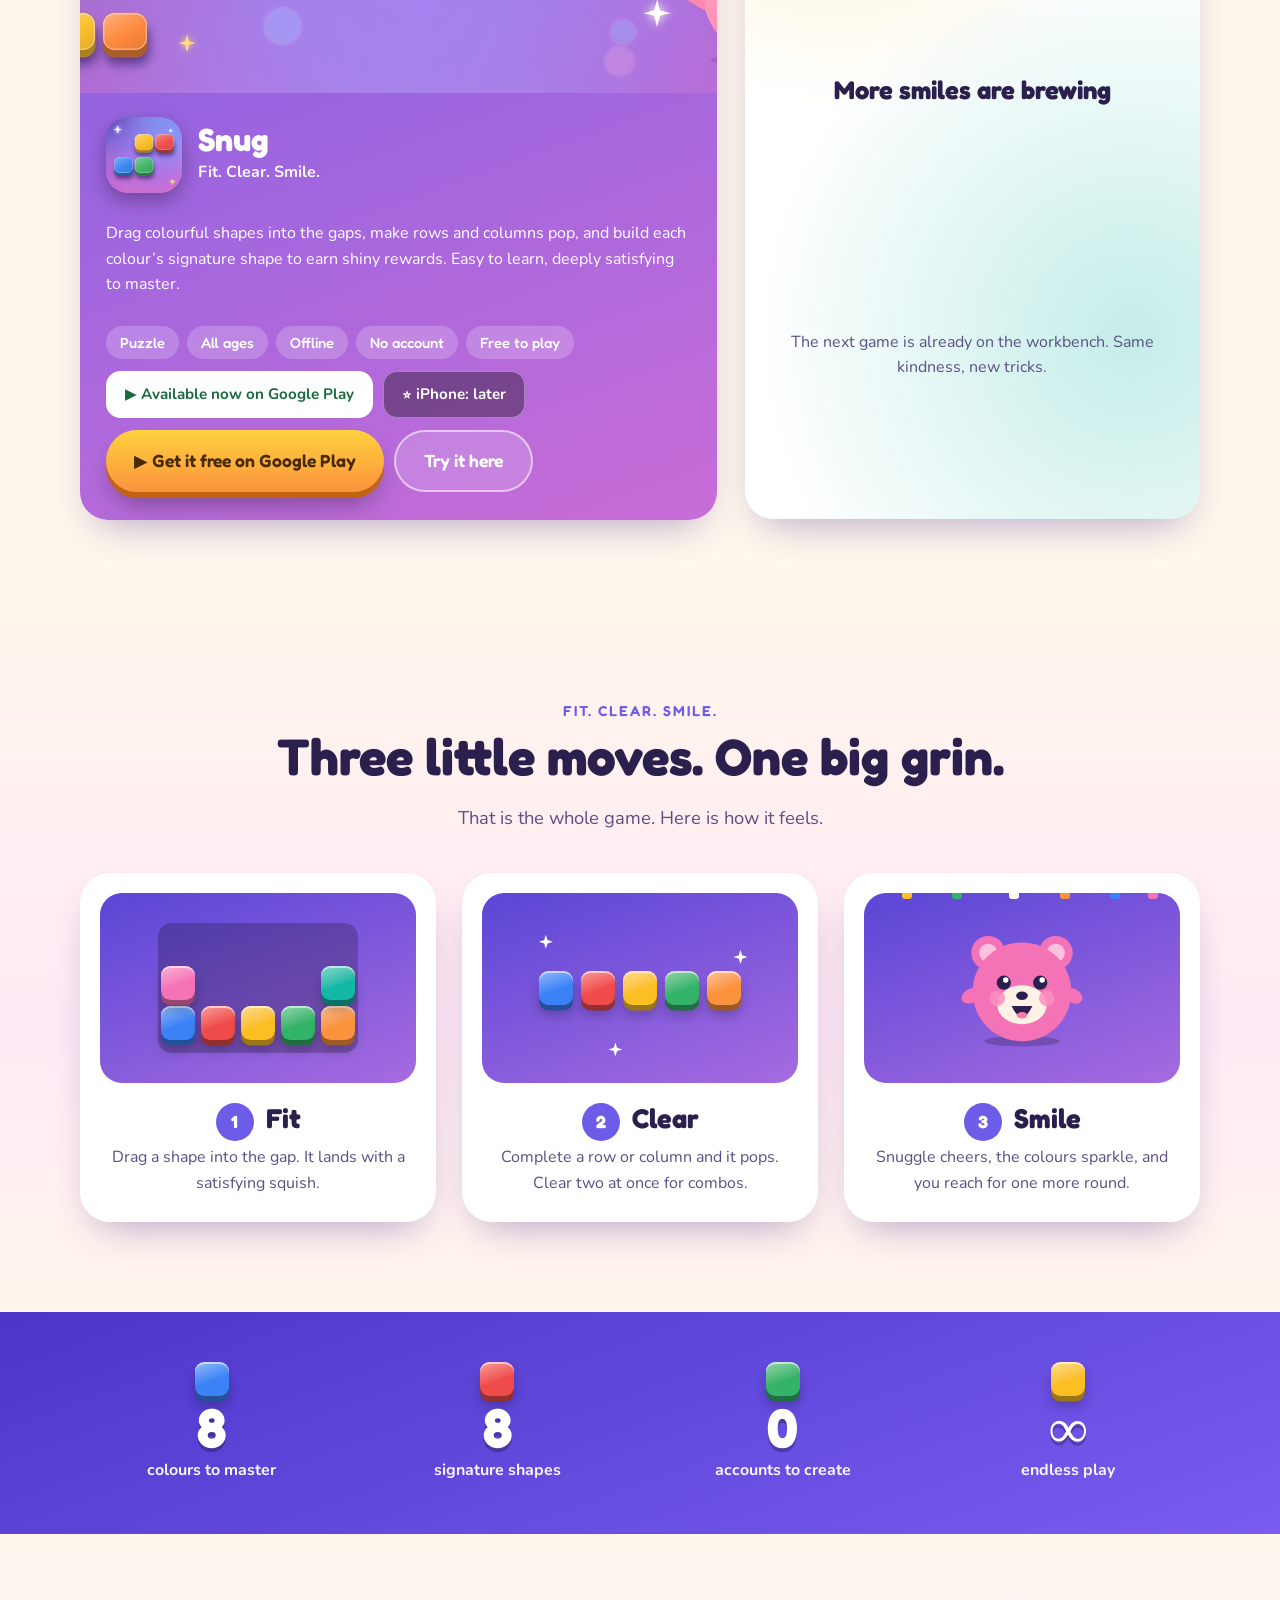
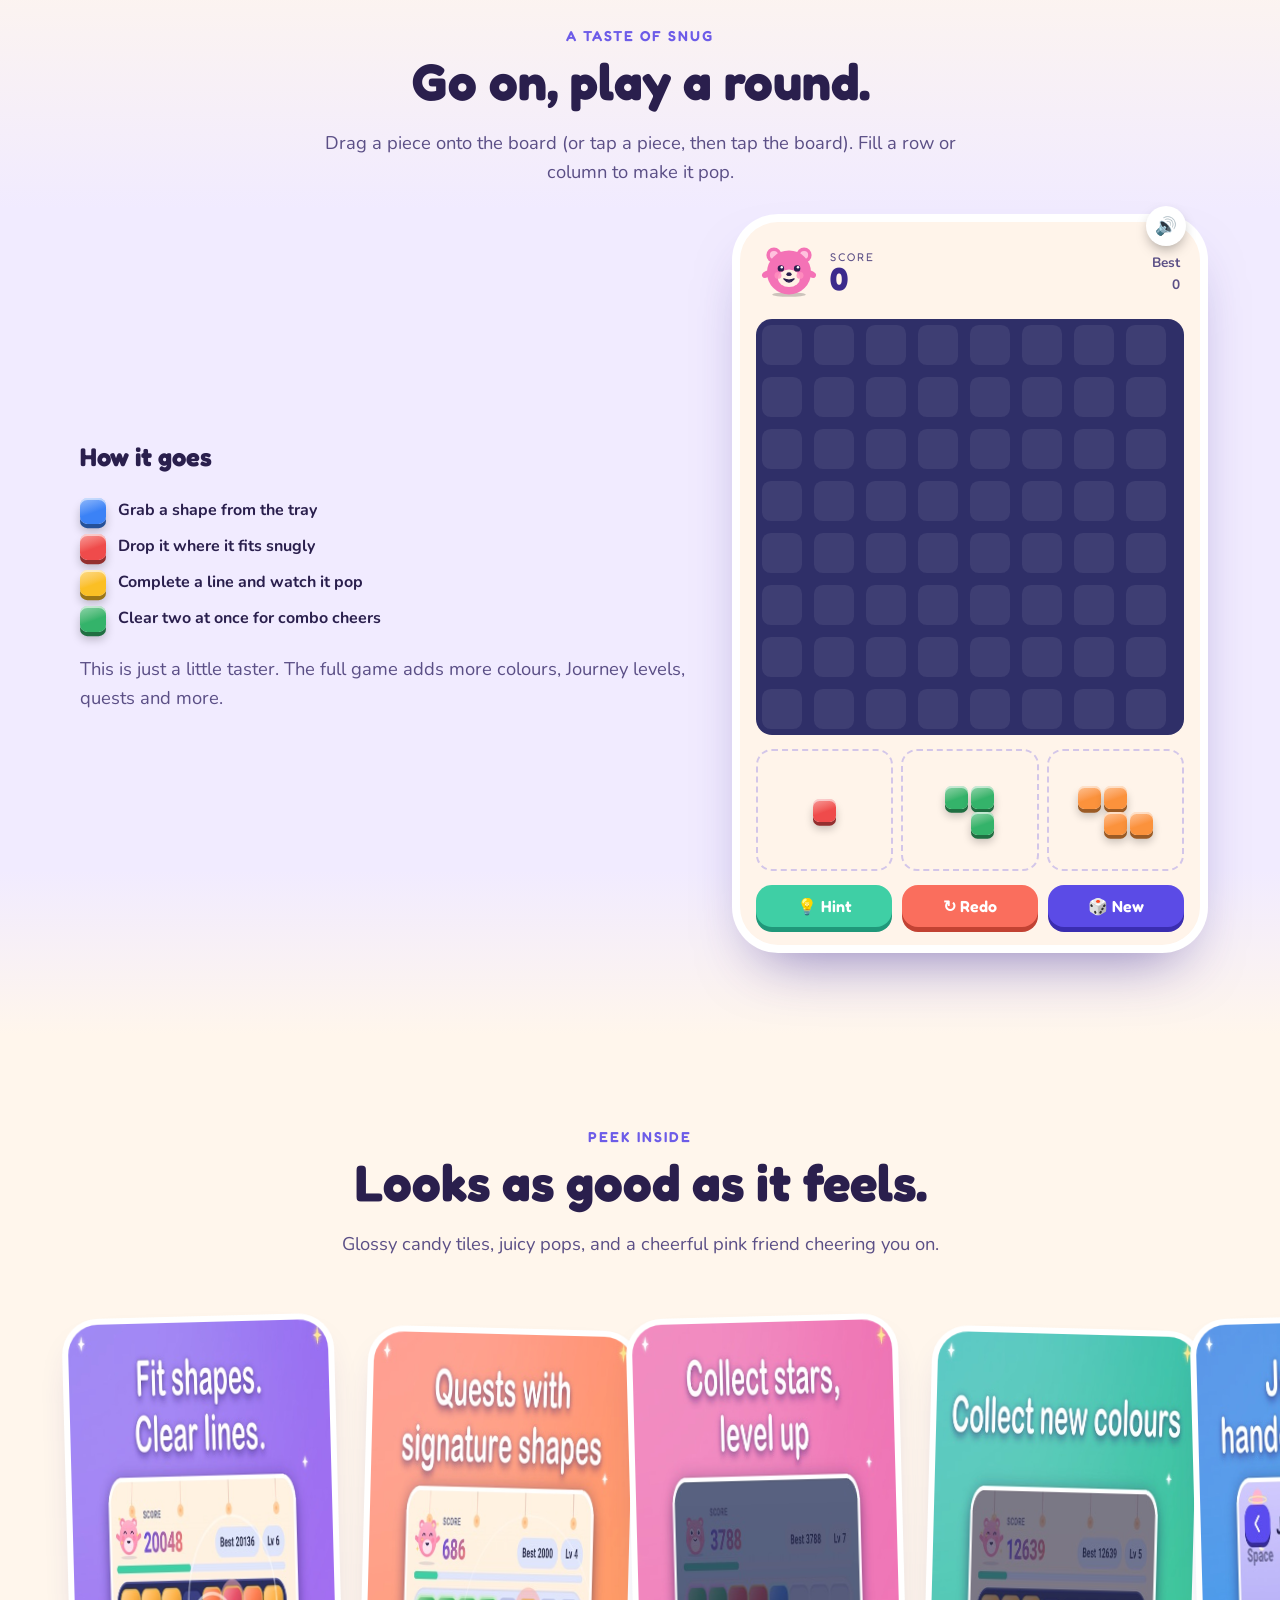
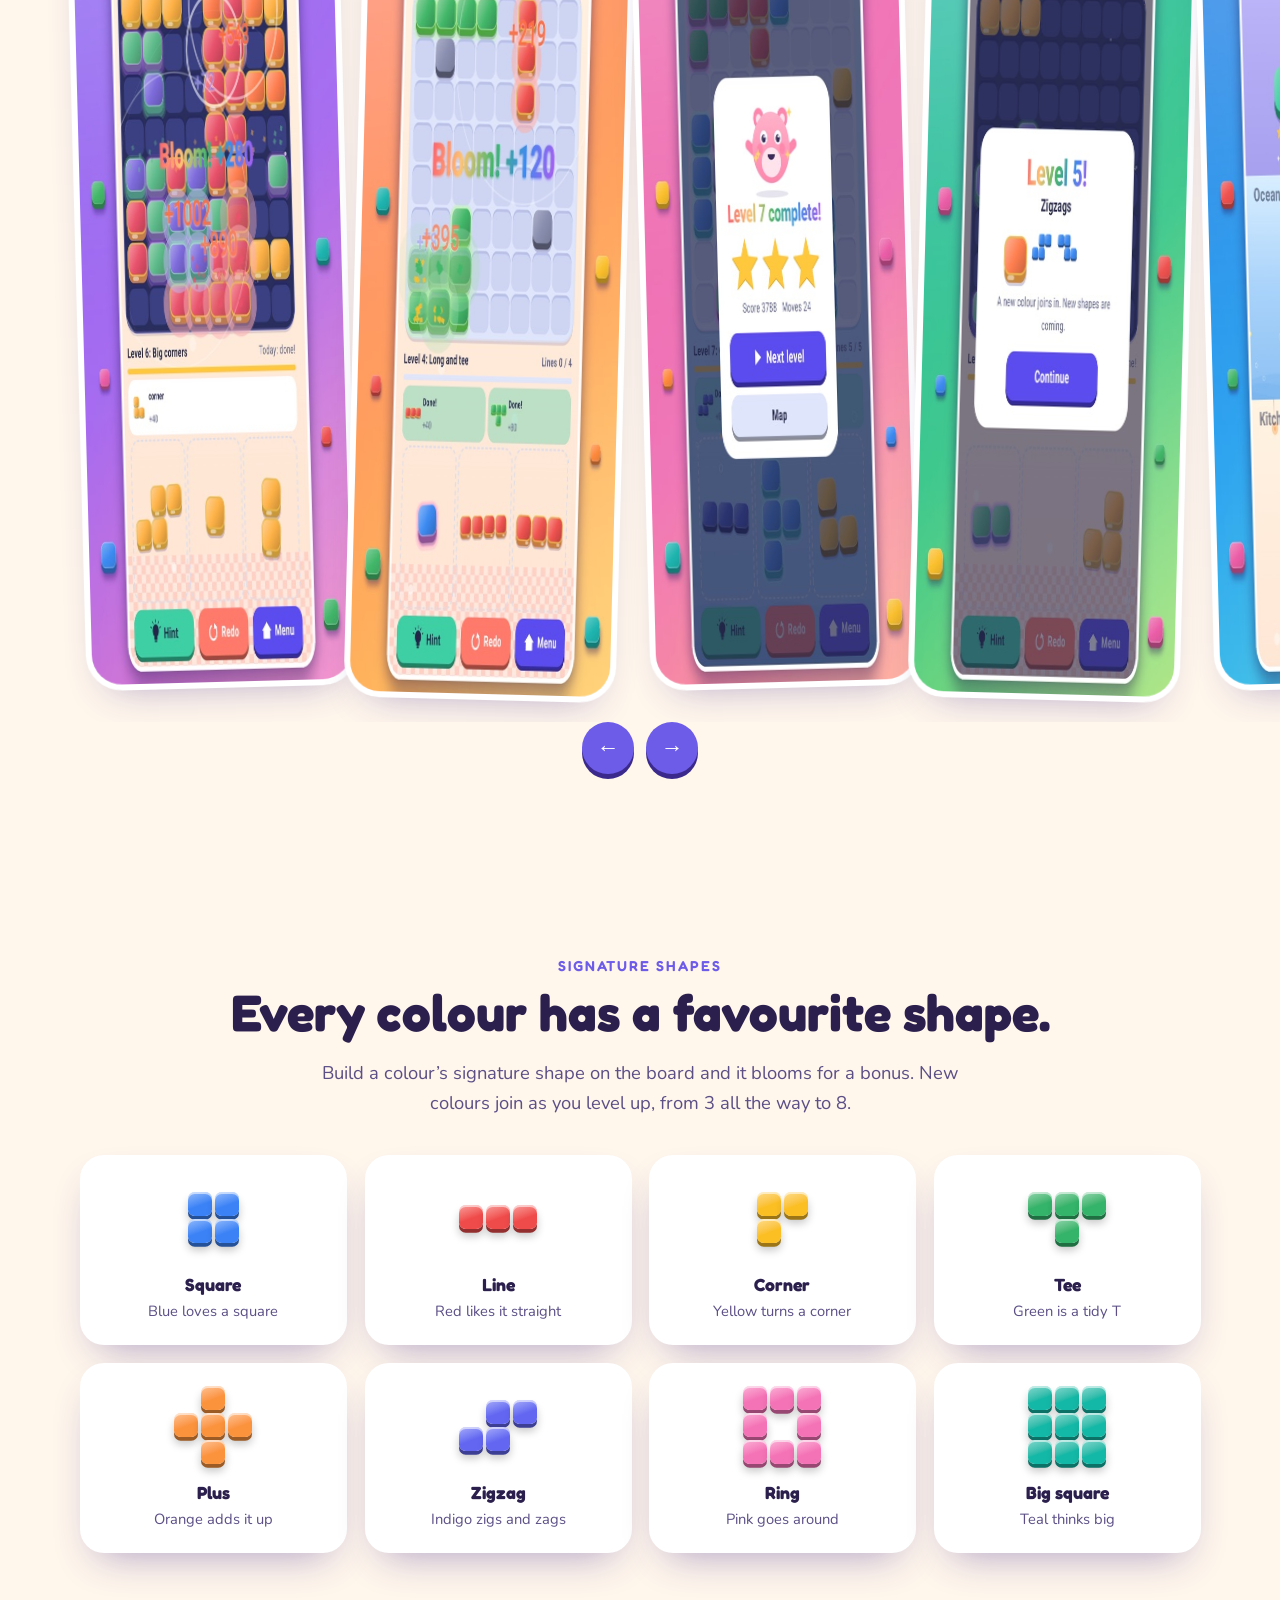
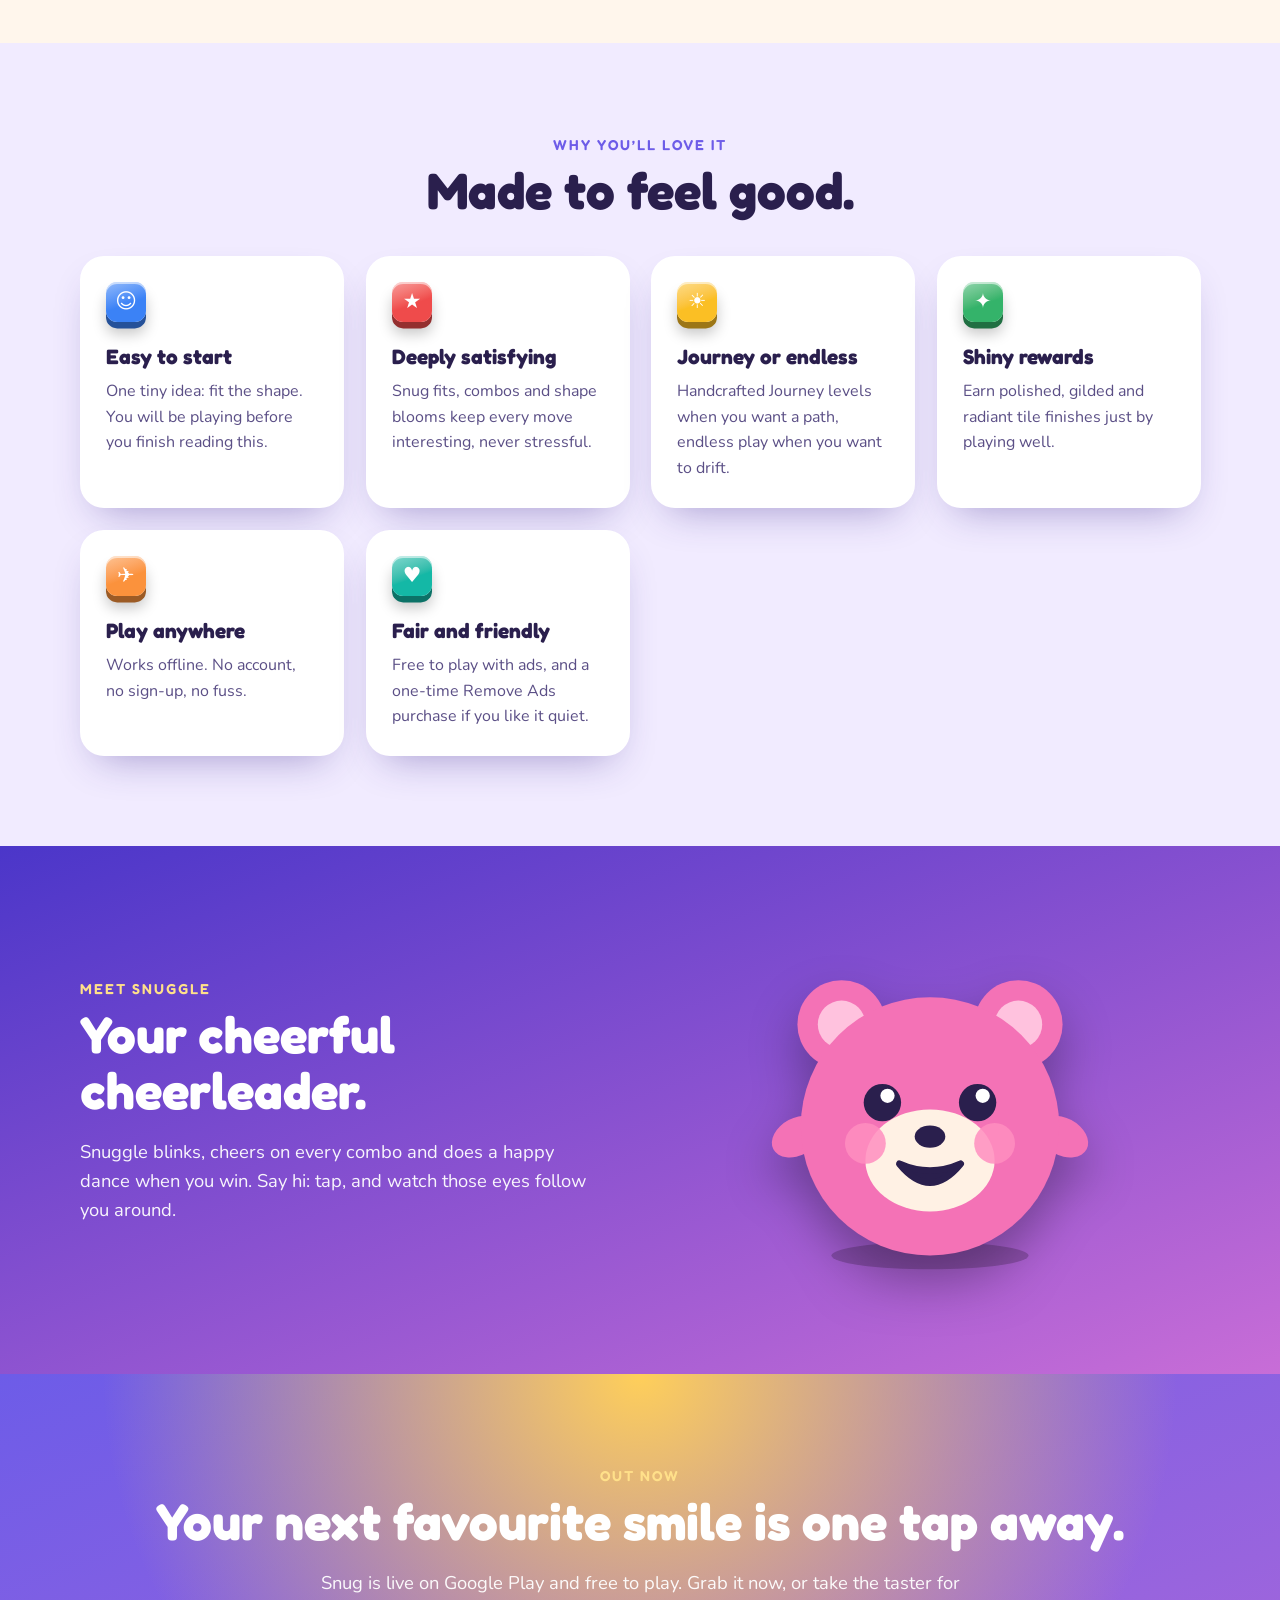
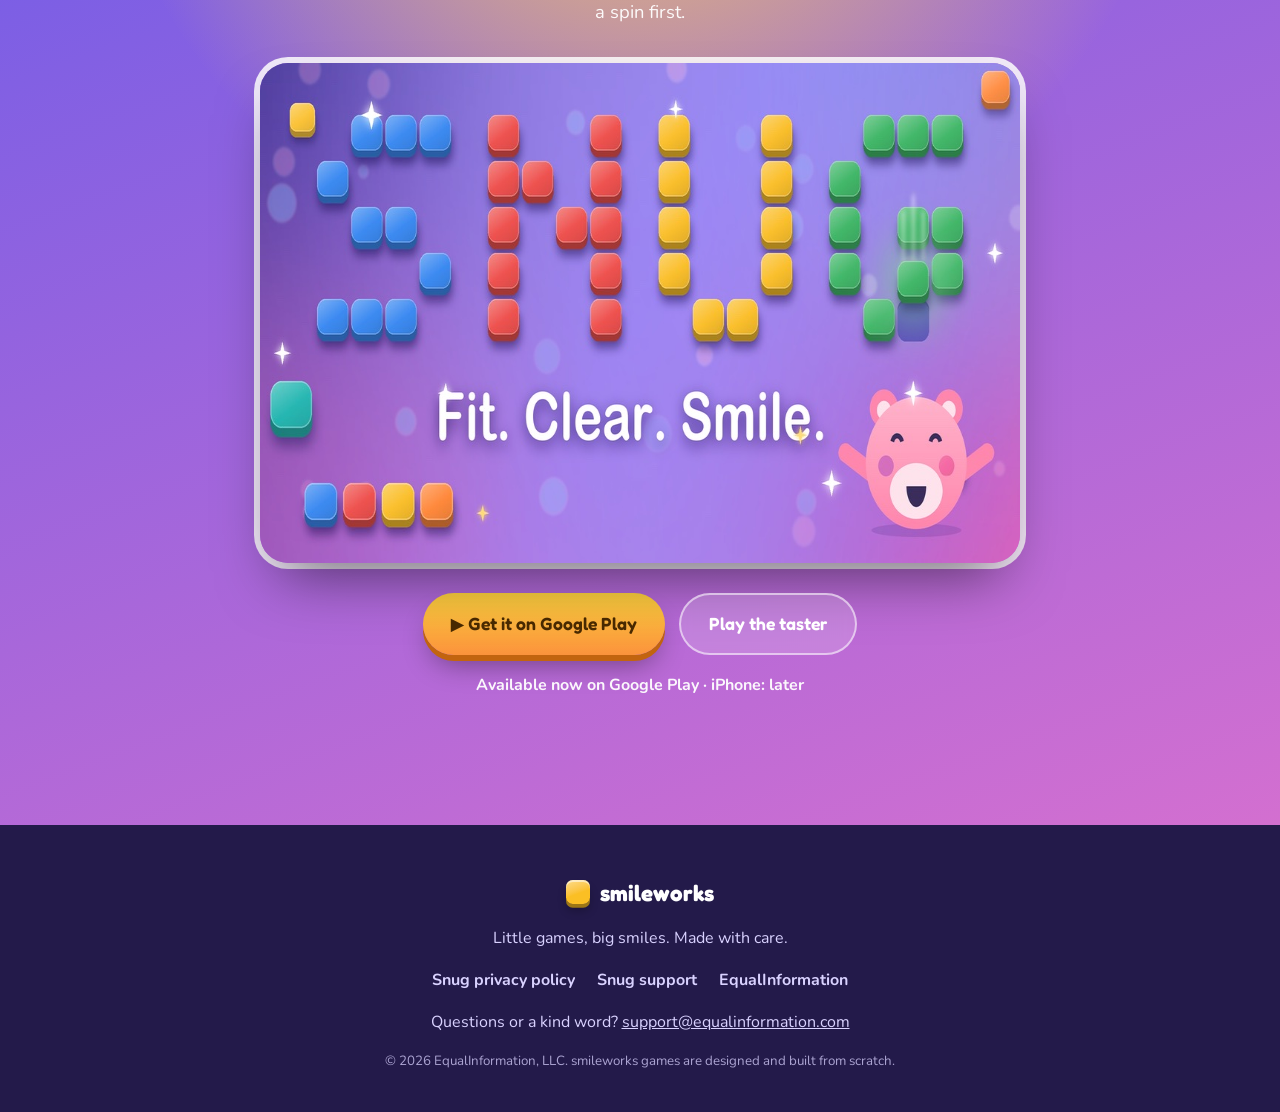
==== commit 95afc4c5: "Snug is live on Google Play: real store links, live badge, updated CTAs Co-Authored-By: Claude Sonne" ====
--- a/index.html
+++ b/index.html
@@ -4,7 +4,7 @@
 <meta charset="utf-8">
 <meta name="viewport" content="width=device-width, initial-scale=1">
 <title>smileworks: little games, big smiles</title>
-<meta name="description" content="smileworks makes cheerful, mind-refreshing mobile games for everyone. Meet Snug, the shape-fitting puzzle that ends every round with a smile. Try it right here.">
+<meta name="description" content="smileworks makes cheerful, mind-refreshing mobile games for everyone. Meet Snug, the shape-fitting puzzle that ends every round with a smile, out now on Google Play. Try it right here.">
 <meta name="theme-color" content="#6d5ce8">
 <link rel="canonical" href="https://equalinformation.com/smileworks-site/">
 <meta property="og:type" content="website">
@@ -39,13 +39,13 @@
   <div class="float-tiles" id="floatTiles" aria-hidden="true"></div>
   <div class="wrap hero-inner">
     <div class="hero-copy">
-      <span class="eyebrow">&#10024; Cheerful games for every age</span>
+      <a class="eyebrow eyebrow-live" href="https://play.google.com/store/apps/details?id=com.equalinformation.snugpuzzle" target="_blank" rel="noopener"><i class="livedot"></i> New: Snug is out now on Google Play</a>
       <div class="wordmark" id="wordmark" aria-label="smileworks"></div>
       <h1>Little games. Big smiles.</h1>
       <p class="lede">Bright, gentle, brain-refreshing puzzles you can pick up in a second and still be smiling about an hour later.</p>
       <div class="cta">
-        <a class="btn btn-play" href="#play">&#9654; Play Snug right here</a>
-        <a class="btn btn-ghost" href="#steps">See how it feels</a>
+        <a class="btn btn-play" href="https://play.google.com/store/apps/details?id=com.equalinformation.snugpuzzle" target="_blank" rel="noopener">&#9654; Get Snug on Google Play</a>
+        <a class="btn btn-ghost" href="#play">Try it right here</a>
       </div>
       <div class="smile-count">Smiles made on this page: <b id="smileCount">0</b> &#128522;<br><small>(pop the floating tiles!)</small></div>
     </div>
@@ -79,8 +79,8 @@
           </div>
           <p>Drag colourful shapes into the gaps, make rows and columns pop, and build each colour&rsquo;s signature shape to earn shiny rewards. Easy to learn, deeply satisfying to master.</p>
           <div class="tags"><span class="pill">Puzzle</span><span class="pill">All ages</span><span class="pill">Offline</span><span class="pill">No account</span><span class="pill">Free to play</span></div>
-          <div class="store-row"><span class="store">&#9654; Google Play: landing soon</span><span class="store">&#63743; iPhone: later</span></div>
-          <div class="cta" style="justify-content:flex-start"><a class="btn btn-play" href="#play">Try it now</a></div>
+          <div class="store-row"><a class="store store-live" href="https://play.google.com/store/apps/details?id=com.equalinformation.snugpuzzle" target="_blank" rel="noopener">&#9654; Available now on Google Play</a><span class="store">&#63743; iPhone: later</span></div>
+          <div class="cta" style="justify-content:flex-start"><a class="btn btn-play" href="https://play.google.com/store/apps/details?id=com.equalinformation.snugpuzzle" target="_blank" rel="noopener">&#9654; Get it free on Google Play</a><a class="btn btn-ghost" href="#play">Try it here</a></div>
         </div>
       </article>
       <article class="card soon reveal">
@@ -238,15 +238,15 @@
 <section class="final" id="get">
   <div class="wrap center">
     <div class="reveal">
-      <div class="kicker" style="color:#ffe08a">Ready?</div>
+      <div class="kicker" style="color:#ffe08a">Out now</div>
       <h2>Your next favourite smile is one tap away.</h2>
-      <p class="sub" style="color:rgba(255,255,255,.95)">Snug is heading to Google Play. Play the taster now, and say hi if you want a nudge when it lands.</p>
+      <p class="sub" style="color:rgba(255,255,255,.95)">Snug is live on Google Play and free to play. Grab it now, or take the taster for a spin first.</p>
       <img class="final-img" src="assets/snug-feature.jpg" alt="Snug title made of colourful tiles with Snuggle the mascot" width="1024" height="500" data-tilt>
       <div class="cta">
-        <a class="btn btn-play" href="#play">&#9654; Play the taster</a>
-        <a class="btn btn-ghost" href="mailto:support@equalinformation.com?subject=Tell%20me%20when%20Snug%20is%20live">&#128140; Tell me when it&rsquo;s live</a>
-      </div>
-      <p class="store-note">Google Play: landing soon &middot; iPhone: later</p>
+        <a class="btn btn-play" href="https://play.google.com/store/apps/details?id=com.equalinformation.snugpuzzle" target="_blank" rel="noopener">&#9654; Get it on Google Play</a>
+        <a class="btn btn-ghost" href="#play">Play the taster</a>
+      </div>
+      <p class="store-note">Available now on Google Play &middot; iPhone: later</p>
     </div>
   </div>
 </section>
@@ -266,7 +266,7 @@
   </div>
 </footer>
 
-<a class="fab" id="fab" href="#play">&#9654; Play Snug</a>
+<a class="fab" id="fab" href="https://play.google.com/store/apps/details?id=com.equalinformation.snugpuzzle" target="_blank" rel="noopener">&#9654; Get Snug free</a>
 <canvas id="confetti"></canvas>
 <script src="app.js"></script>
 </body>
--- a/style.css
+++ b/style.css
@@ -341,3 +341,11 @@
 
 @media (max-width: 760px) { .shapes { grid-template-columns: repeat(2, 1fr); } }
 @media (max-width: 640px) { .float-tiles .tile:nth-child(n+11) { display: none; } .float-tiles .tile { opacity: 0.8; } }
+
+.eyebrow-live { text-decoration: none; color: #fff; background: rgba(255, 255, 255, 0.22); transition: transform 0.2s, background 0.2s; }
+.eyebrow-live:hover { transform: translateY(-2px); background: rgba(255, 255, 255, 0.34); }
+.livedot { width: 10px; height: 10px; border-radius: 50%; background: #5cff9a; box-shadow: 0 0 0 0 rgba(92, 255, 154, 0.7); animation: ping 1.8s infinite; display: inline-block; }
+@keyframes ping { to { box-shadow: 0 0 0 10px rgba(92, 255, 154, 0); } }
+a.store-live { background: #fff; color: #1a6b3c; border-color: #fff; text-decoration: none; transition: transform 0.2s; }
+a.store-live:hover { transform: translateY(-2px); }
+.game-body .cta { gap: 10px; }
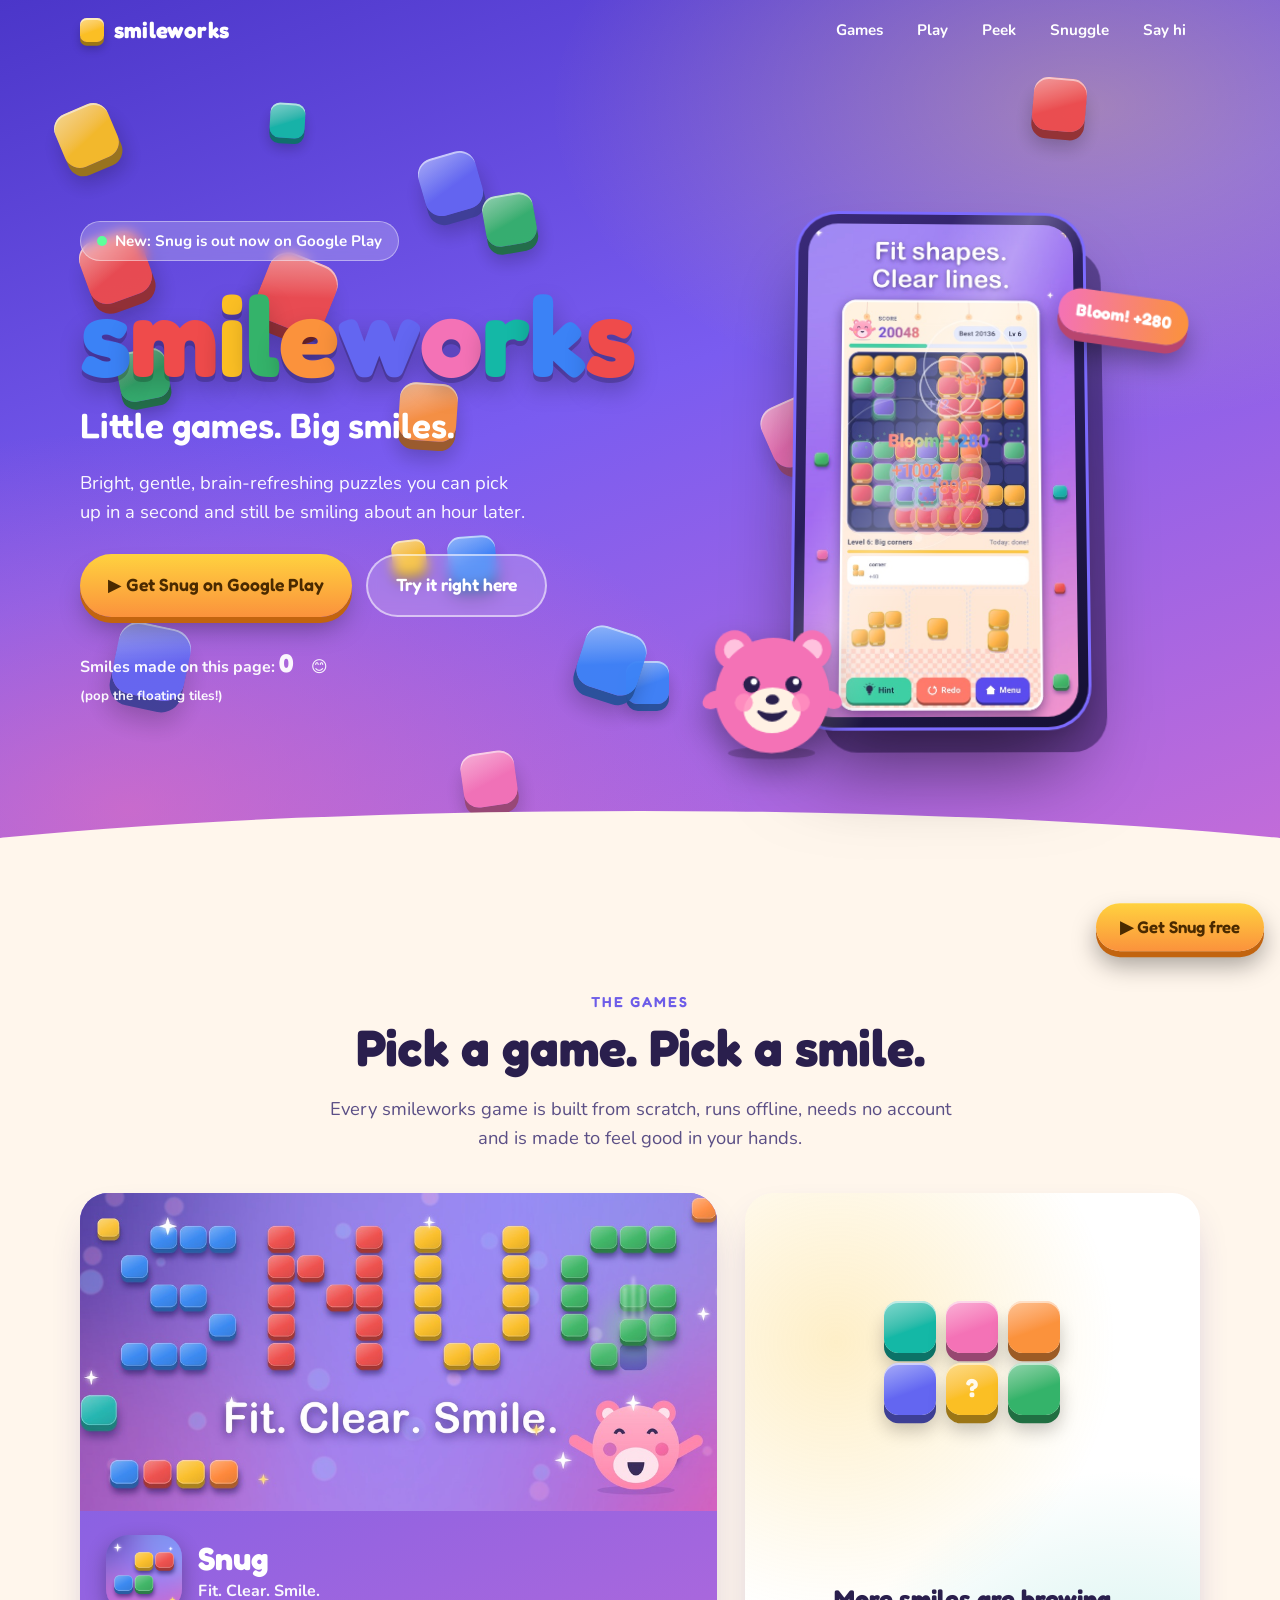
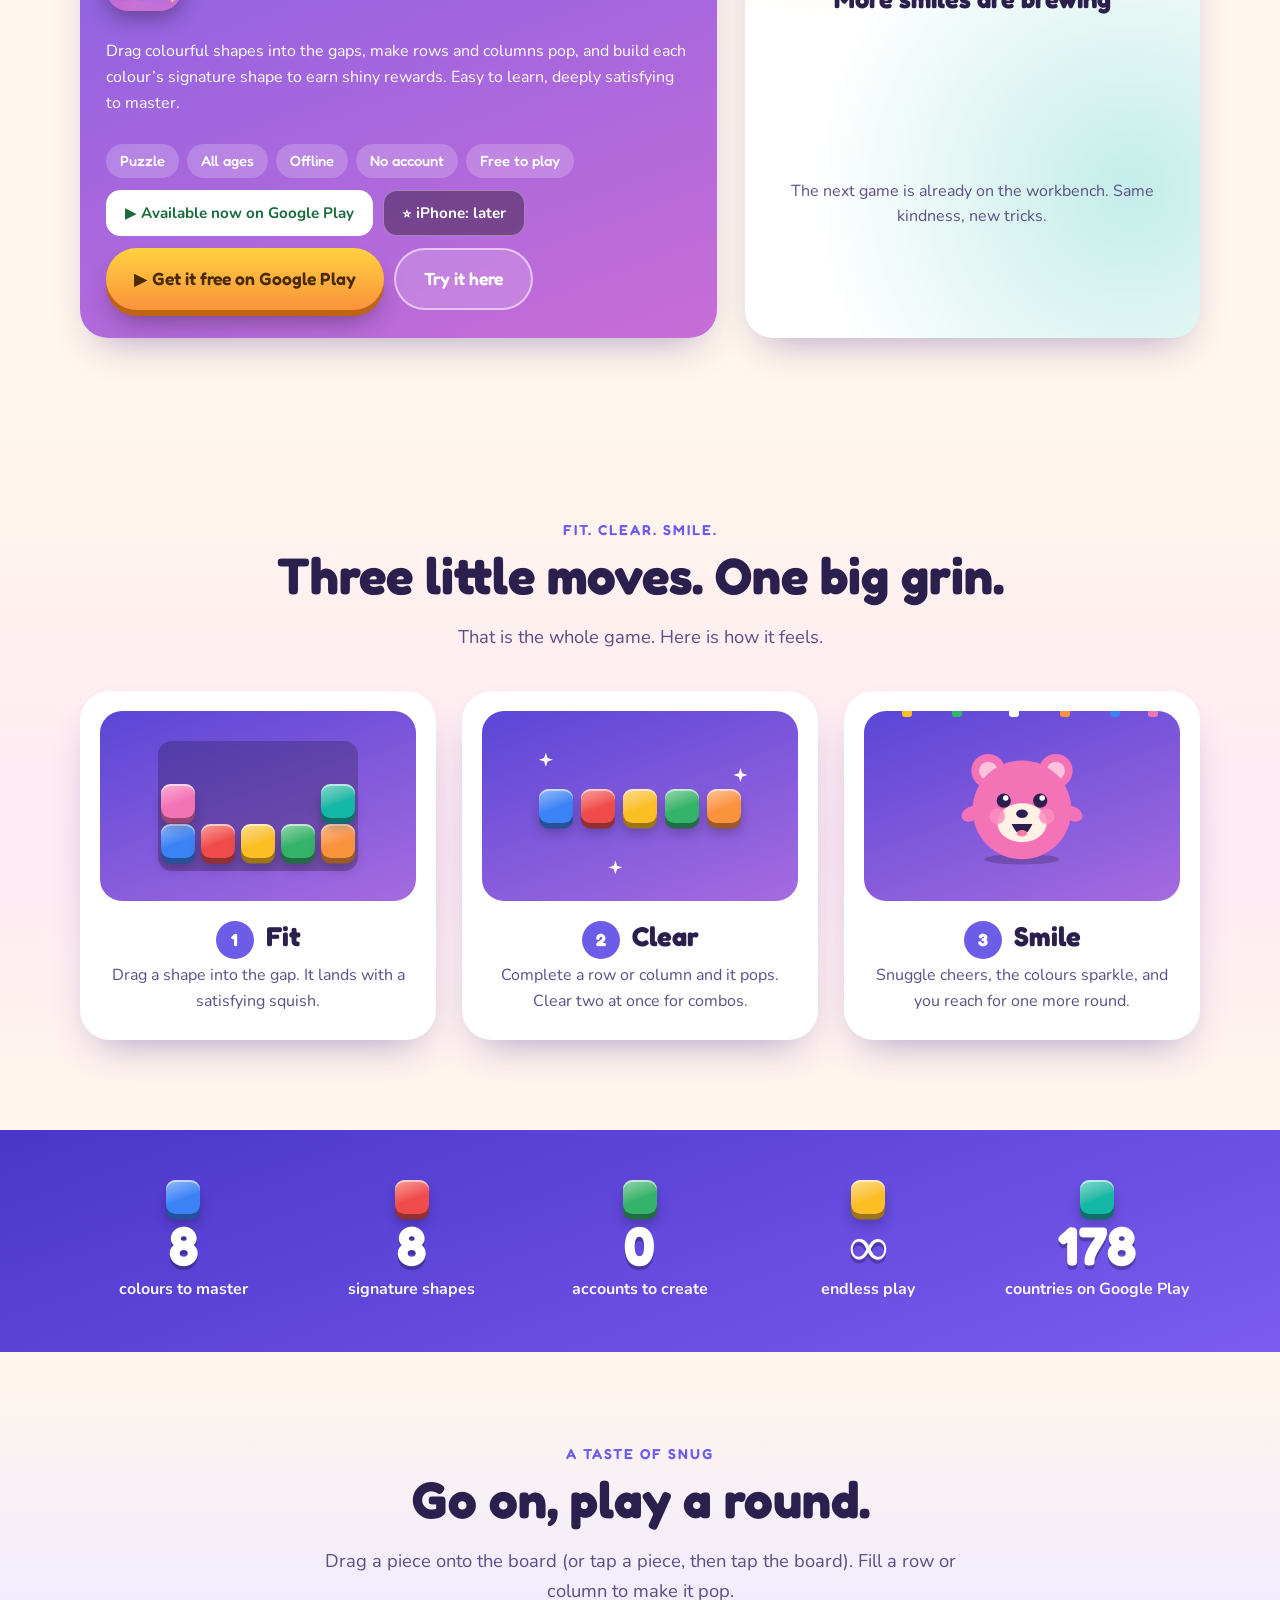
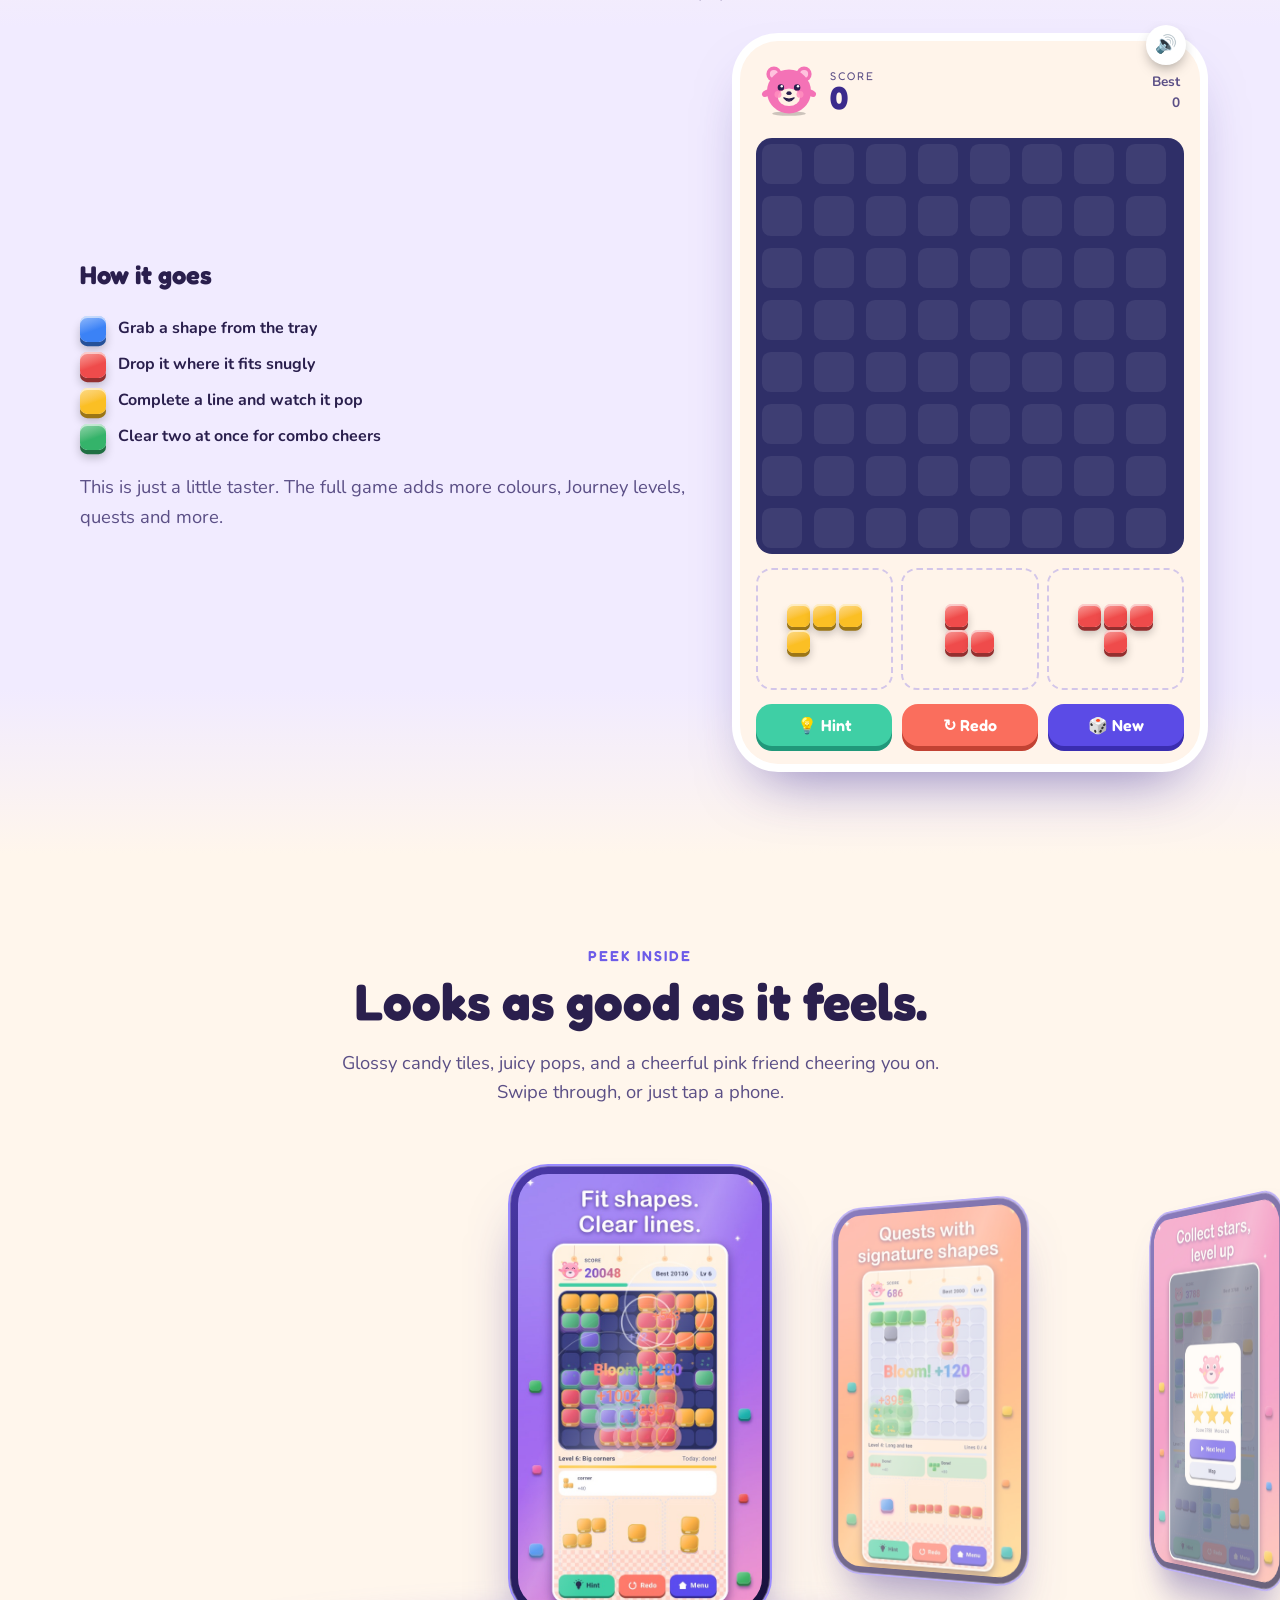
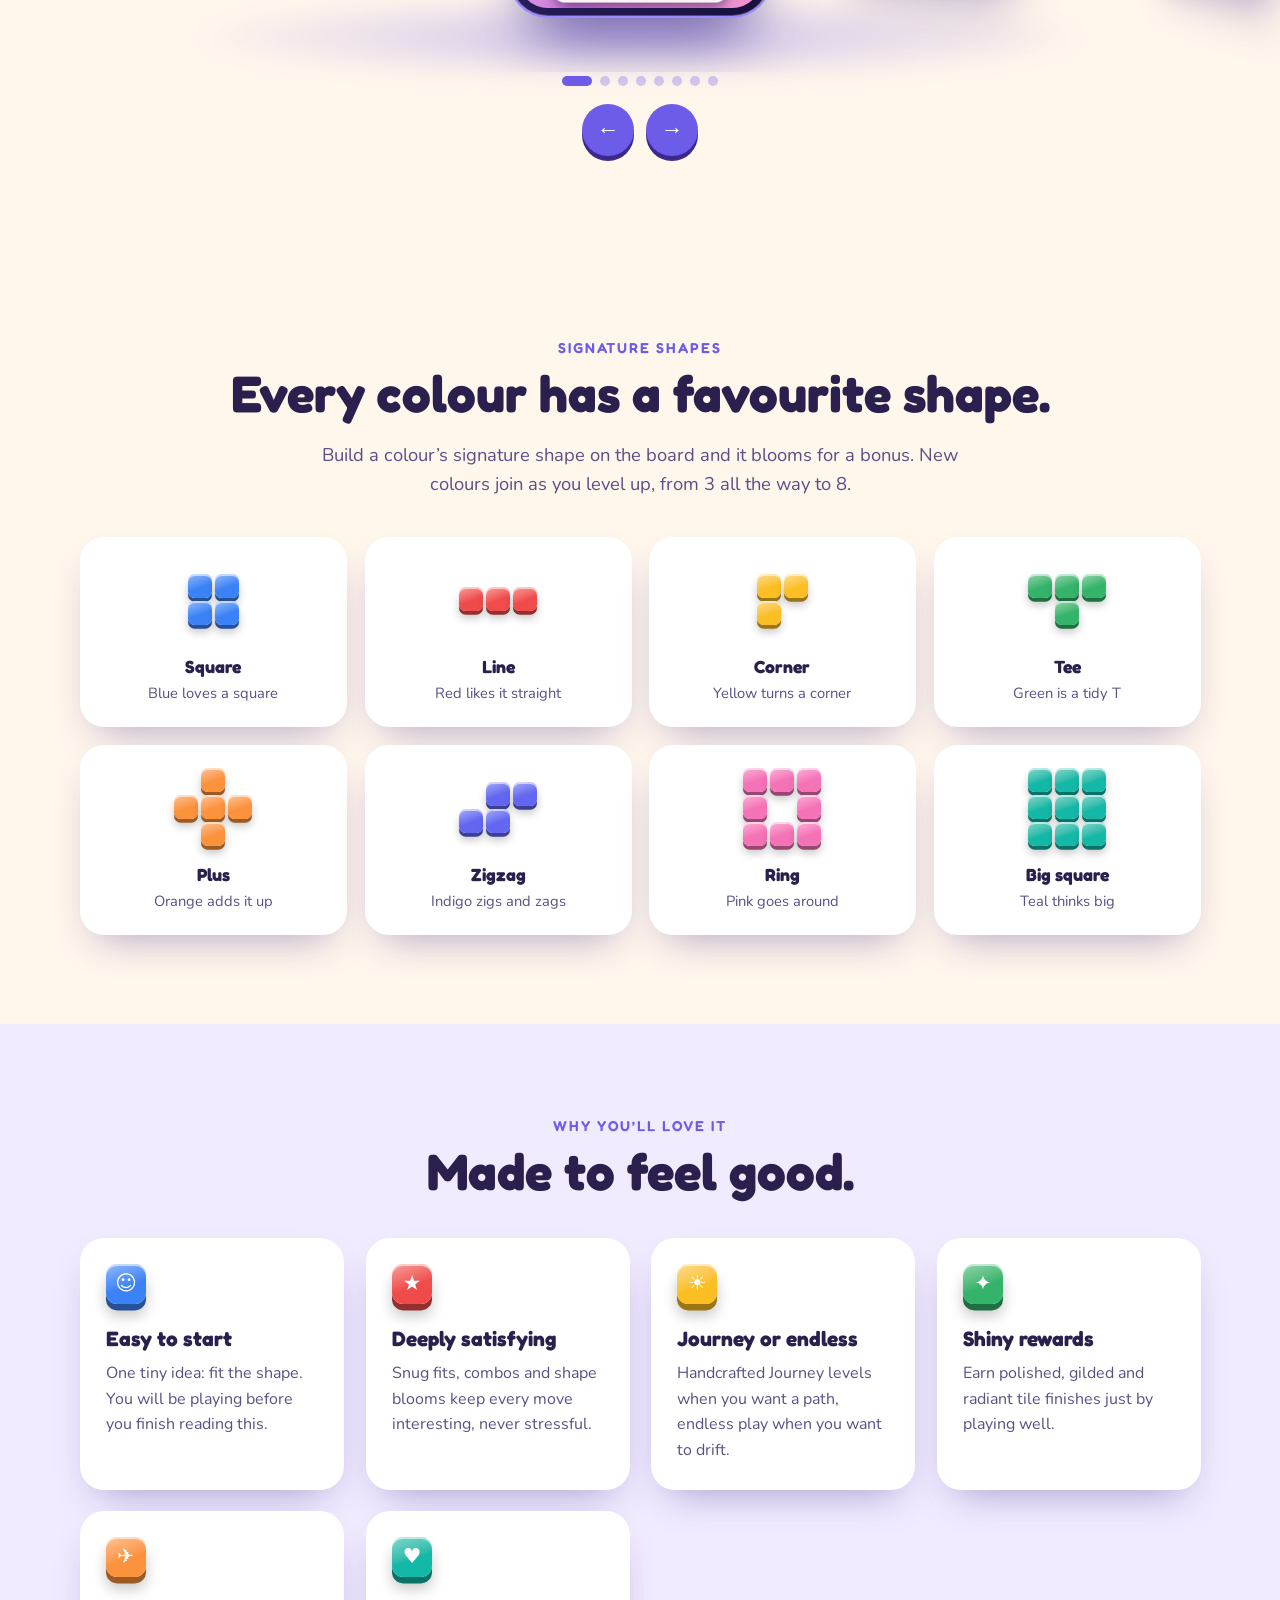
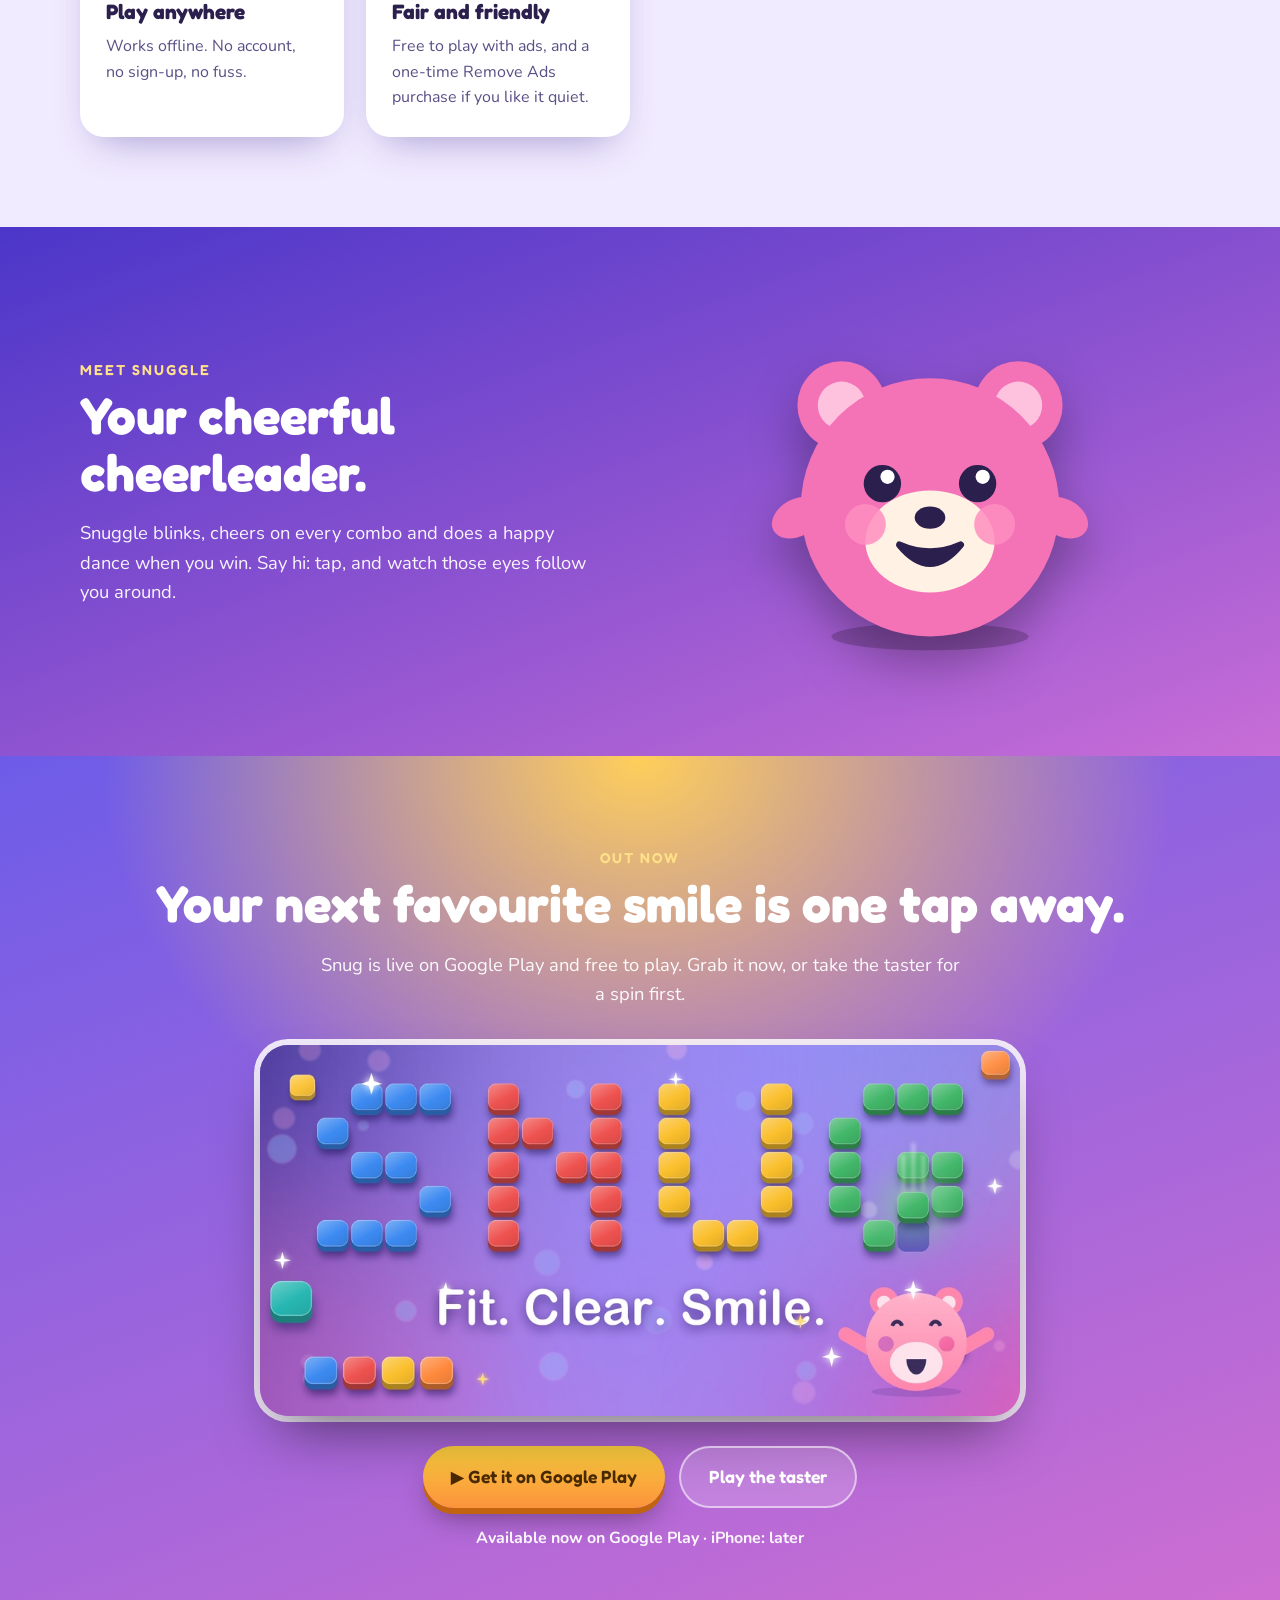
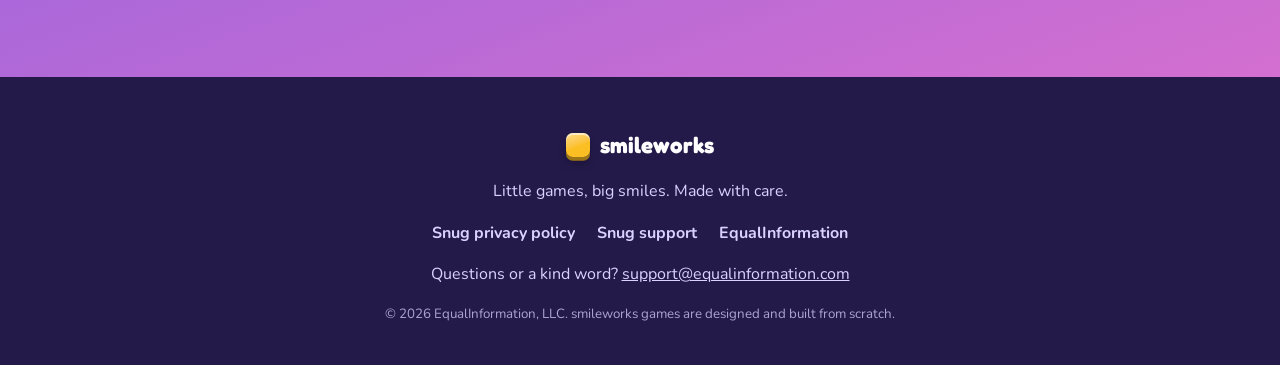
==== commit d76bc0c8: "Fix stretched screenshots (img height attr); 3D coverflow gallery with frames, dots, autoplay; count" ====
--- a/index.html
+++ b/index.html
@@ -138,6 +138,7 @@
     <div class="stat reveal"><span class="tile t-red"></span><b data-count="8">8</b><span>signature shapes</span></div>
     <div class="stat reveal"><span class="tile t-green"></span><b>0</b><span>accounts to create</span></div>
     <div class="stat reveal"><span class="tile t-yellow"></span><b>&infin;</b><span>endless play</span></div>
+    <div class="stat reveal"><span class="tile t-teal"></span><b data-count="178">178</b><span>countries on Google Play</span></div>
   </div>
 </section>
 
@@ -189,10 +190,11 @@
   <div class="wrap center reveal">
     <div class="kicker">Peek inside</div>
     <h2>Looks as good as it feels.</h2>
-    <p class="sub">Glossy candy tiles, juicy pops, and a cheerful pink friend cheering you on.</p>
+    <p class="sub">Glossy candy tiles, juicy pops, and a cheerful pink friend cheering you on. Swipe through, or just tap a phone.</p>
   </div>
   <div class="gallery">
     <div class="rail" id="rail"></div>
+    <div class="dots" id="dots" aria-hidden="true"></div>
     <div class="arrows"><button class="arr" id="prev" aria-label="Previous screenshot">&#8592;</button><button class="arr" id="next" aria-label="Next screenshot">&#8594;</button></div>
   </div>
 </section>
--- a/style.css
+++ b/style.css
@@ -29,7 +29,7 @@
   overflow-x: hidden;
 }
 h1, h2, h3, .brand, .btn, .pill { font-family: "Fredoka", "Nunito", system-ui, sans-serif; }
-img { max-width: 100%; display: block; }
+img { max-width: 100%; height: auto; display: block; }
 a { color: inherit; }
 .wrap { width: min(1120px, 100% - 32px); margin-inline: auto; }
 .sr { position: absolute; width: 1px; height: 1px; overflow: hidden; clip: rect(0 0 0 0); }
@@ -215,12 +215,17 @@
 canvas#confetti { position: fixed; inset: 0; width: 100%; height: 100%; pointer-events: none; z-index: 110; }
 .snd { position: absolute; right: 14px; top: -16px; width: 40px; height: 40px; border-radius: 50%; border: 0; background: #fff; box-shadow: 0 6px 14px -4px rgba(0, 0, 0, 0.4); cursor: pointer; font-size: 1.1rem; }
 
-/* gallery */
-.gallery { margin-top: 36px; position: relative; }
-.rail { display: flex; gap: 22px; overflow-x: auto; scroll-snap-type: x mandatory; padding: 28px max(16px, calc((100vw - 1120px) / 2)) 40px; scrollbar-width: none; }
+/* gallery: 3D coverflow */
+.gallery { margin-top: 24px; position: relative; }
+.gallery::before { content: ""; position: absolute; left: 50%; bottom: 74px; width: min(900px, 90%); height: 90px; translate: -50% 0; background: radial-gradient(closest-side, rgba(109, 92, 232, 0.35), transparent); filter: blur(10px); z-index: 0; }
+.rail { display: flex; gap: 26px; overflow-x: auto; scroll-snap-type: x mandatory; padding: 36px calc(50% - min(130px, 33vw)) 56px; scrollbar-width: none; position: relative; z-index: 1; scroll-behavior: smooth; }
 .rail::-webkit-scrollbar { display: none; }
-.shot { flex: none; width: min(260px, 66vw); scroll-snap-align: center; border-radius: 30px; overflow: hidden; background: #fff; box-shadow: 0 0 0 6px #fff, var(--shadow); }
-.shot:nth-child(odd) { rotate: -1.5deg; } .shot:nth-child(even) { rotate: 1.5deg; translate: 0 12px; }
+.shot { flex: none; width: min(260px, 66vw); scroll-snap-align: center; border-radius: 38px; padding: 8px; background: linear-gradient(145deg, #4a39a8, #17103a); box-shadow: 0 0 0 2px #9a8bff, 0 40px 60px -24px rgba(59, 42, 140, 0.75), inset 0 0 0 1px rgba(255, 255, 255, 0.25); position: relative; transition: transform 0.25s ease-out, opacity 0.25s; cursor: pointer; will-change: transform; }
+.shot img { width: 100%; height: auto; aspect-ratio: 9 / 16; object-fit: cover; border-radius: 30px; display: block; background: #2a1f4d; }
+.shot::after { content: ""; position: absolute; inset: 8px; border-radius: 30px; pointer-events: none; background: linear-gradient(115deg, transparent 34%, rgba(255, 255, 255, 0.22) 46%, transparent 58%); }
+.dots { display: flex; justify-content: center; gap: 8px; margin: 4px 0 18px; }
+.dots i { width: 10px; height: 10px; border-radius: 999px; background: rgba(109, 92, 232, 0.3); cursor: pointer; transition: width 0.25s, background 0.25s; }
+.dots i.on { width: 30px; background: var(--violet); }
 .arrows { display: flex; justify-content: center; gap: 12px; }
 .arr { width: 52px; height: 52px; border-radius: 50%; border: 0; background: var(--violet); color: #fff; font-size: 1.4rem; cursor: pointer; box-shadow: 0 5px 0 var(--violet-deep); }
 .arr:active { transform: translateY(3px); box-shadow: 0 2px 0 var(--violet-deep); }
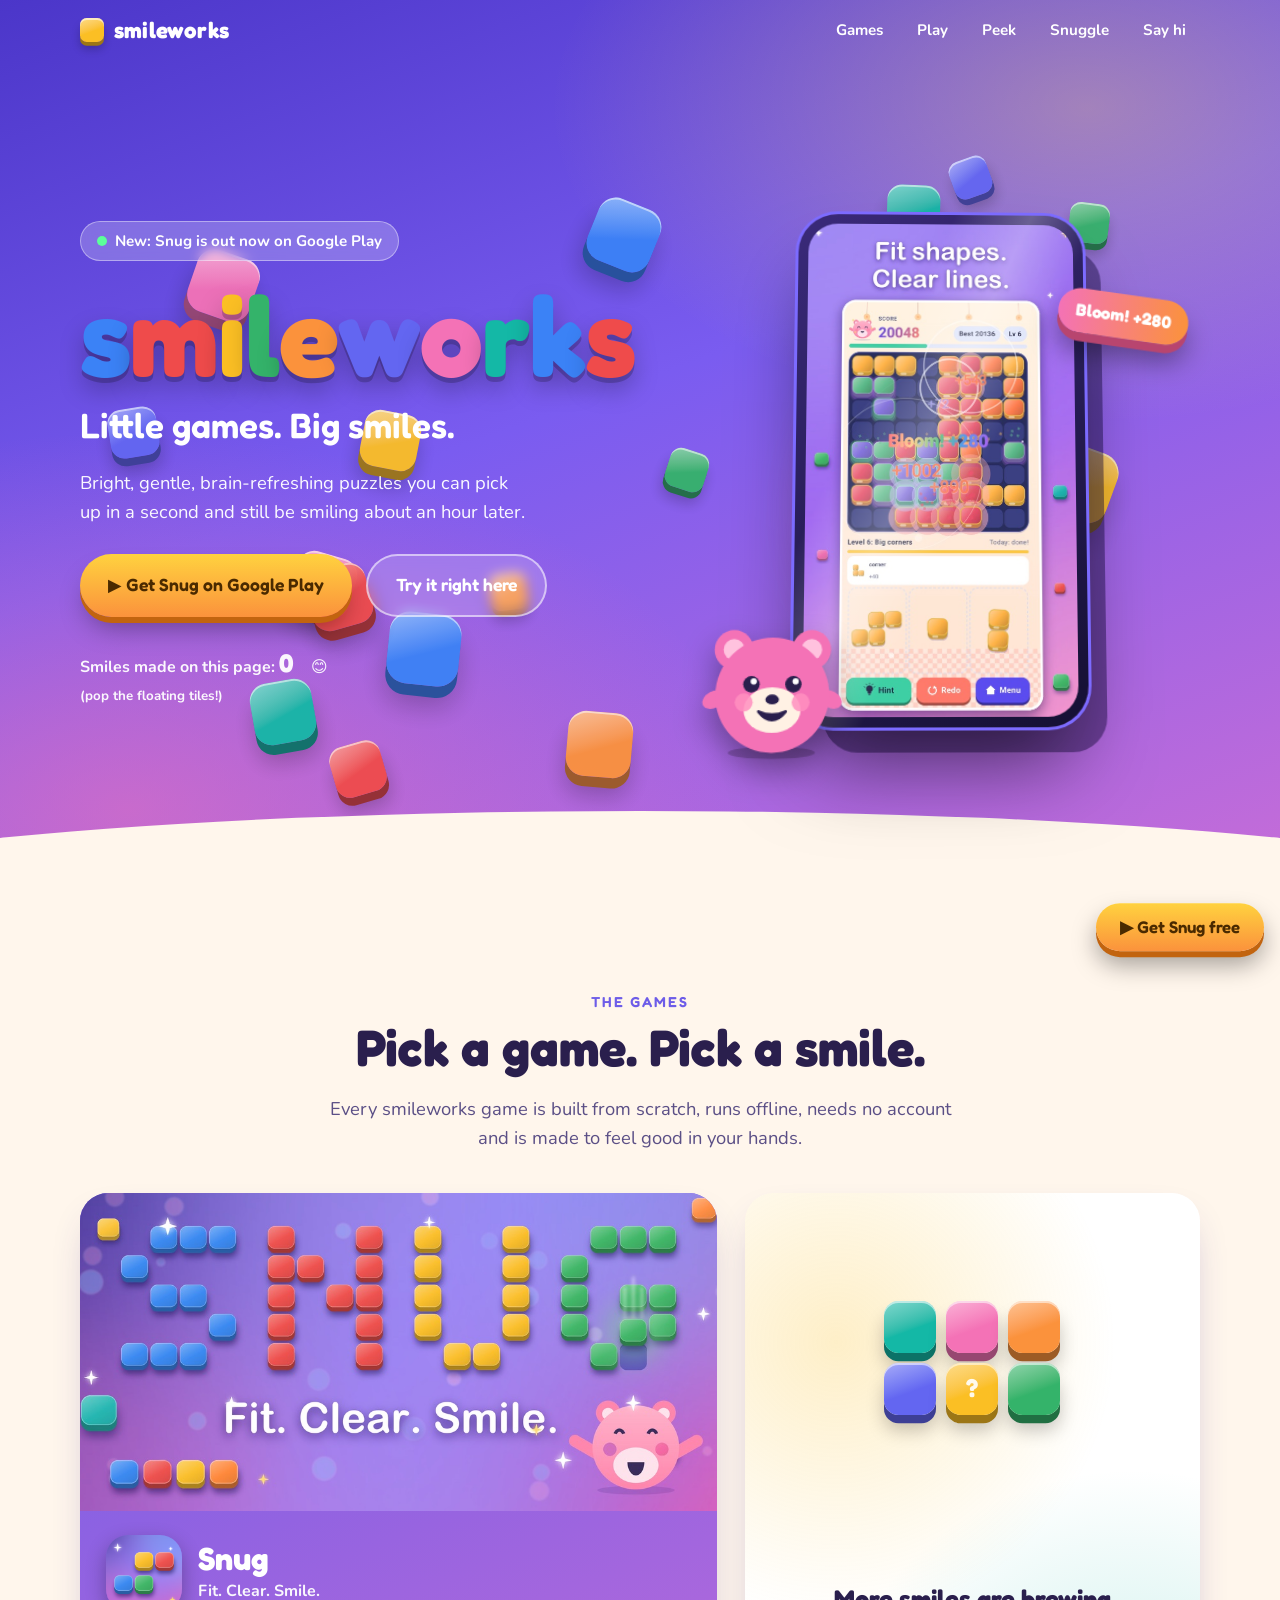
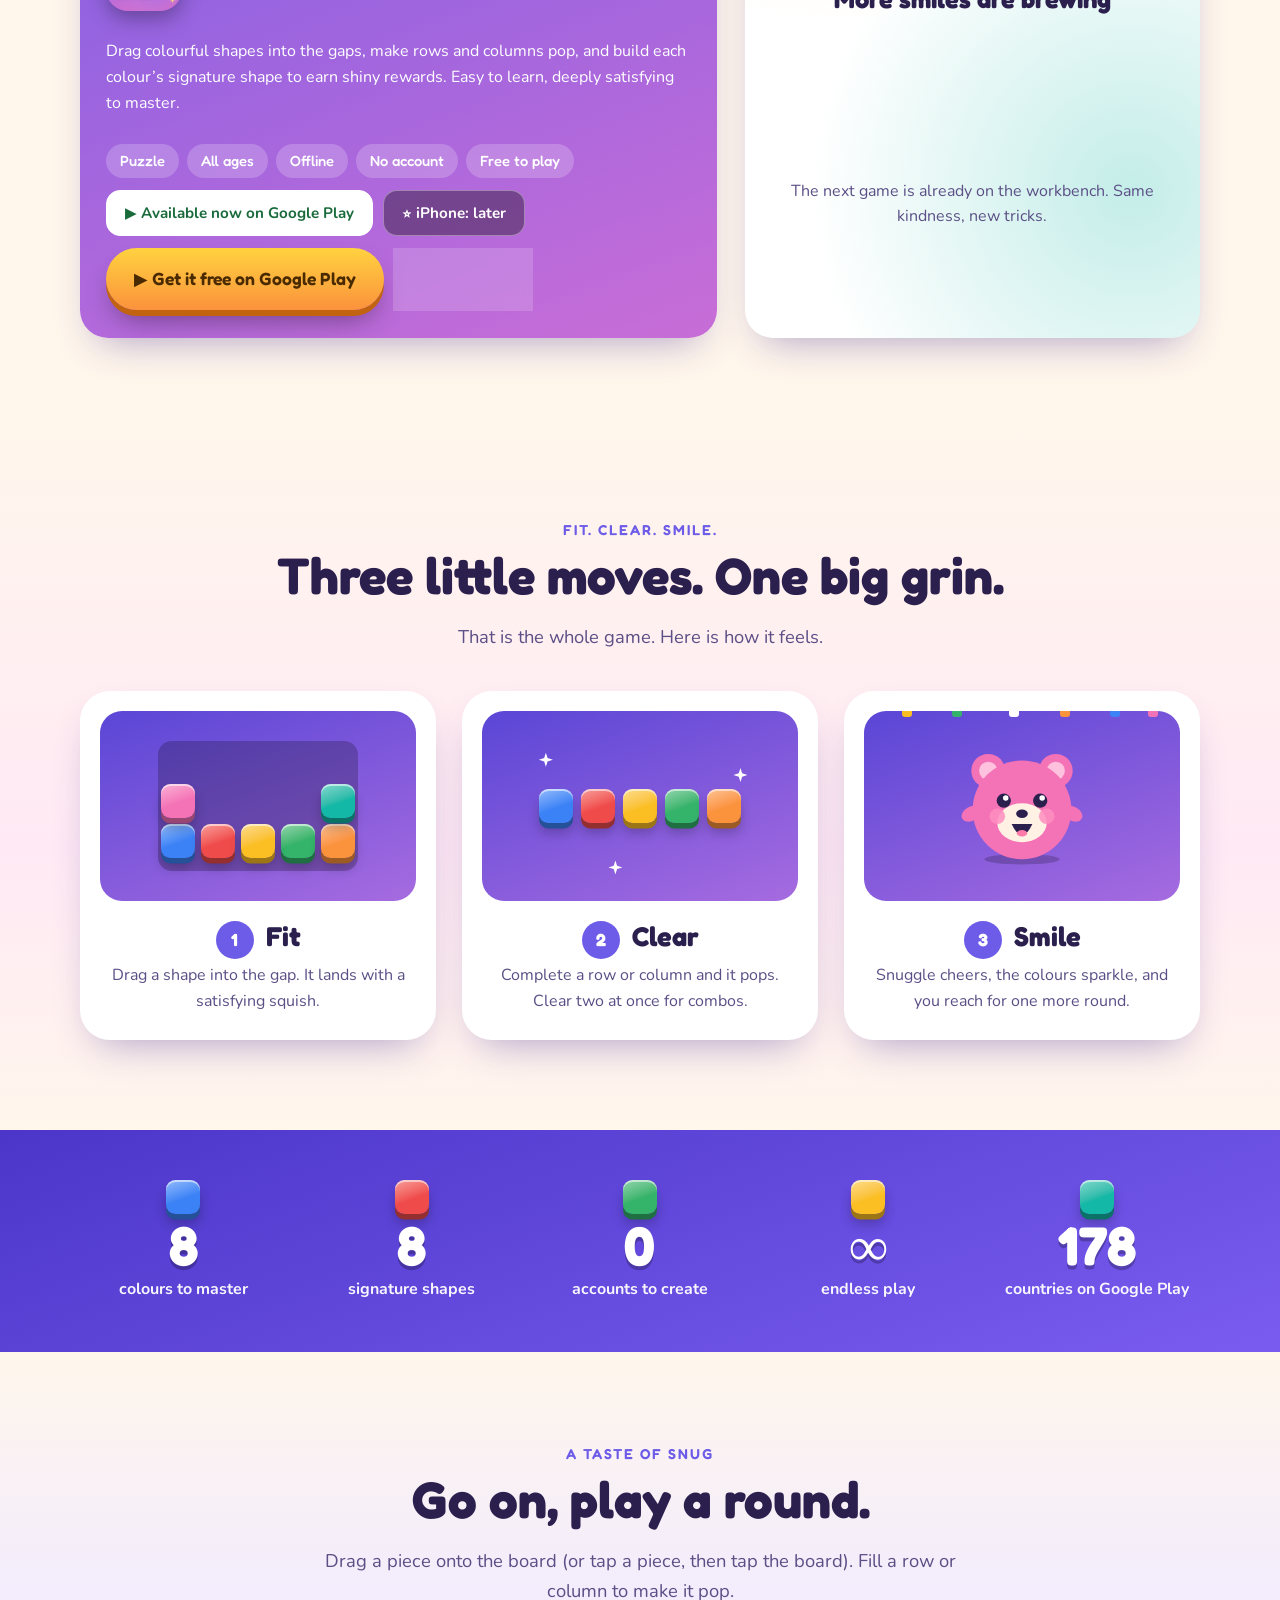
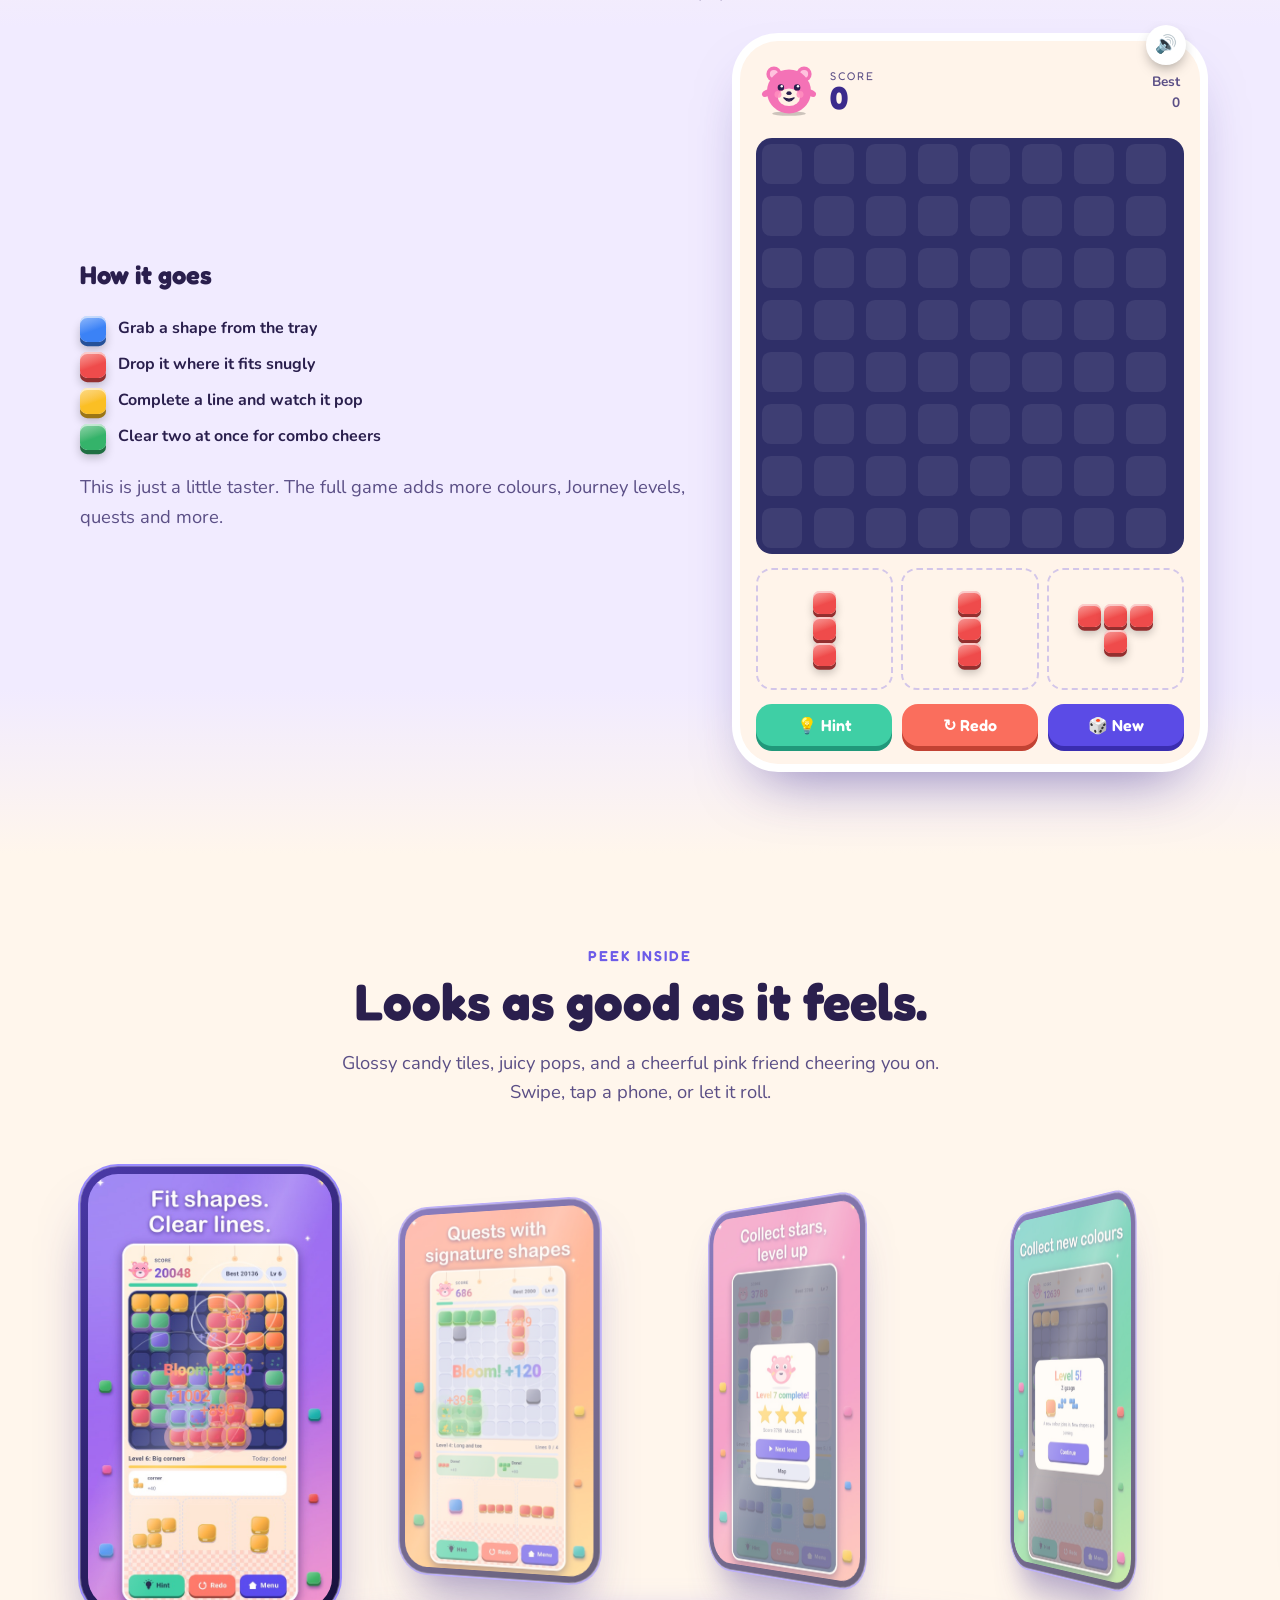
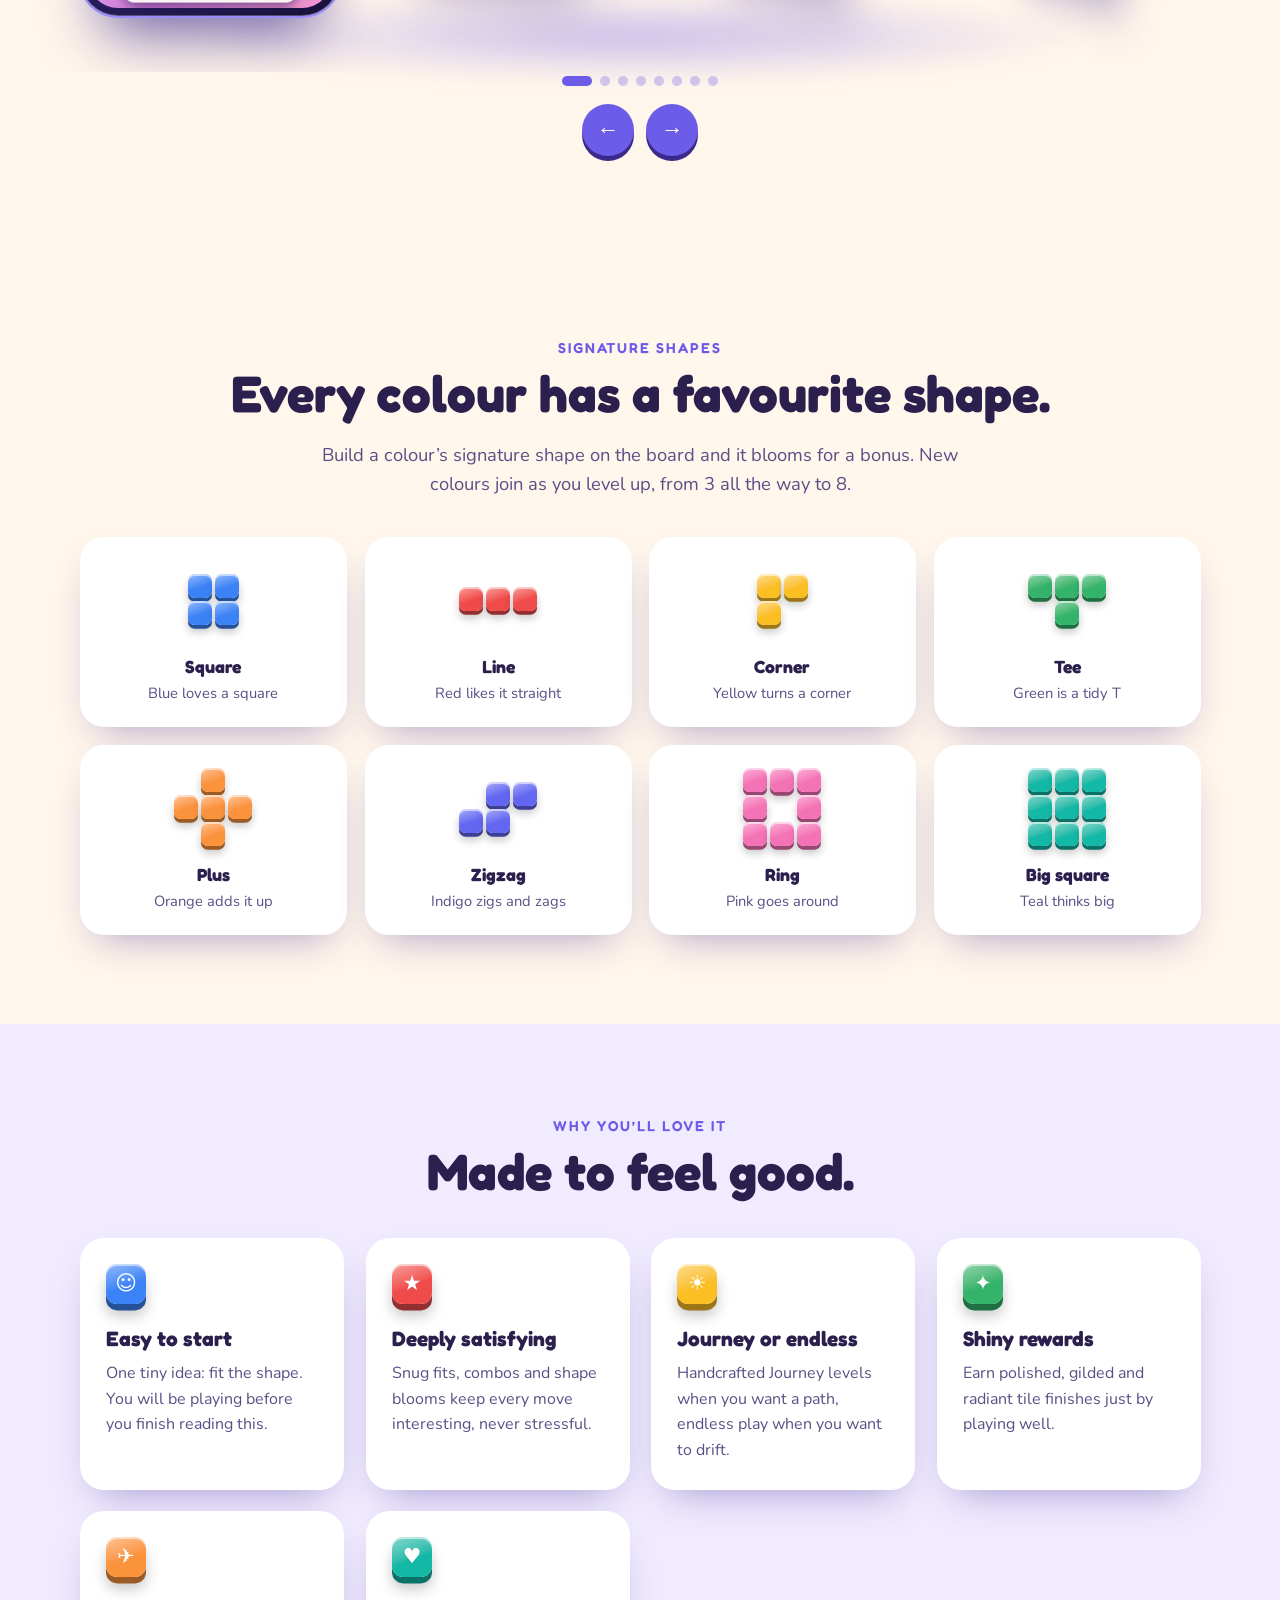
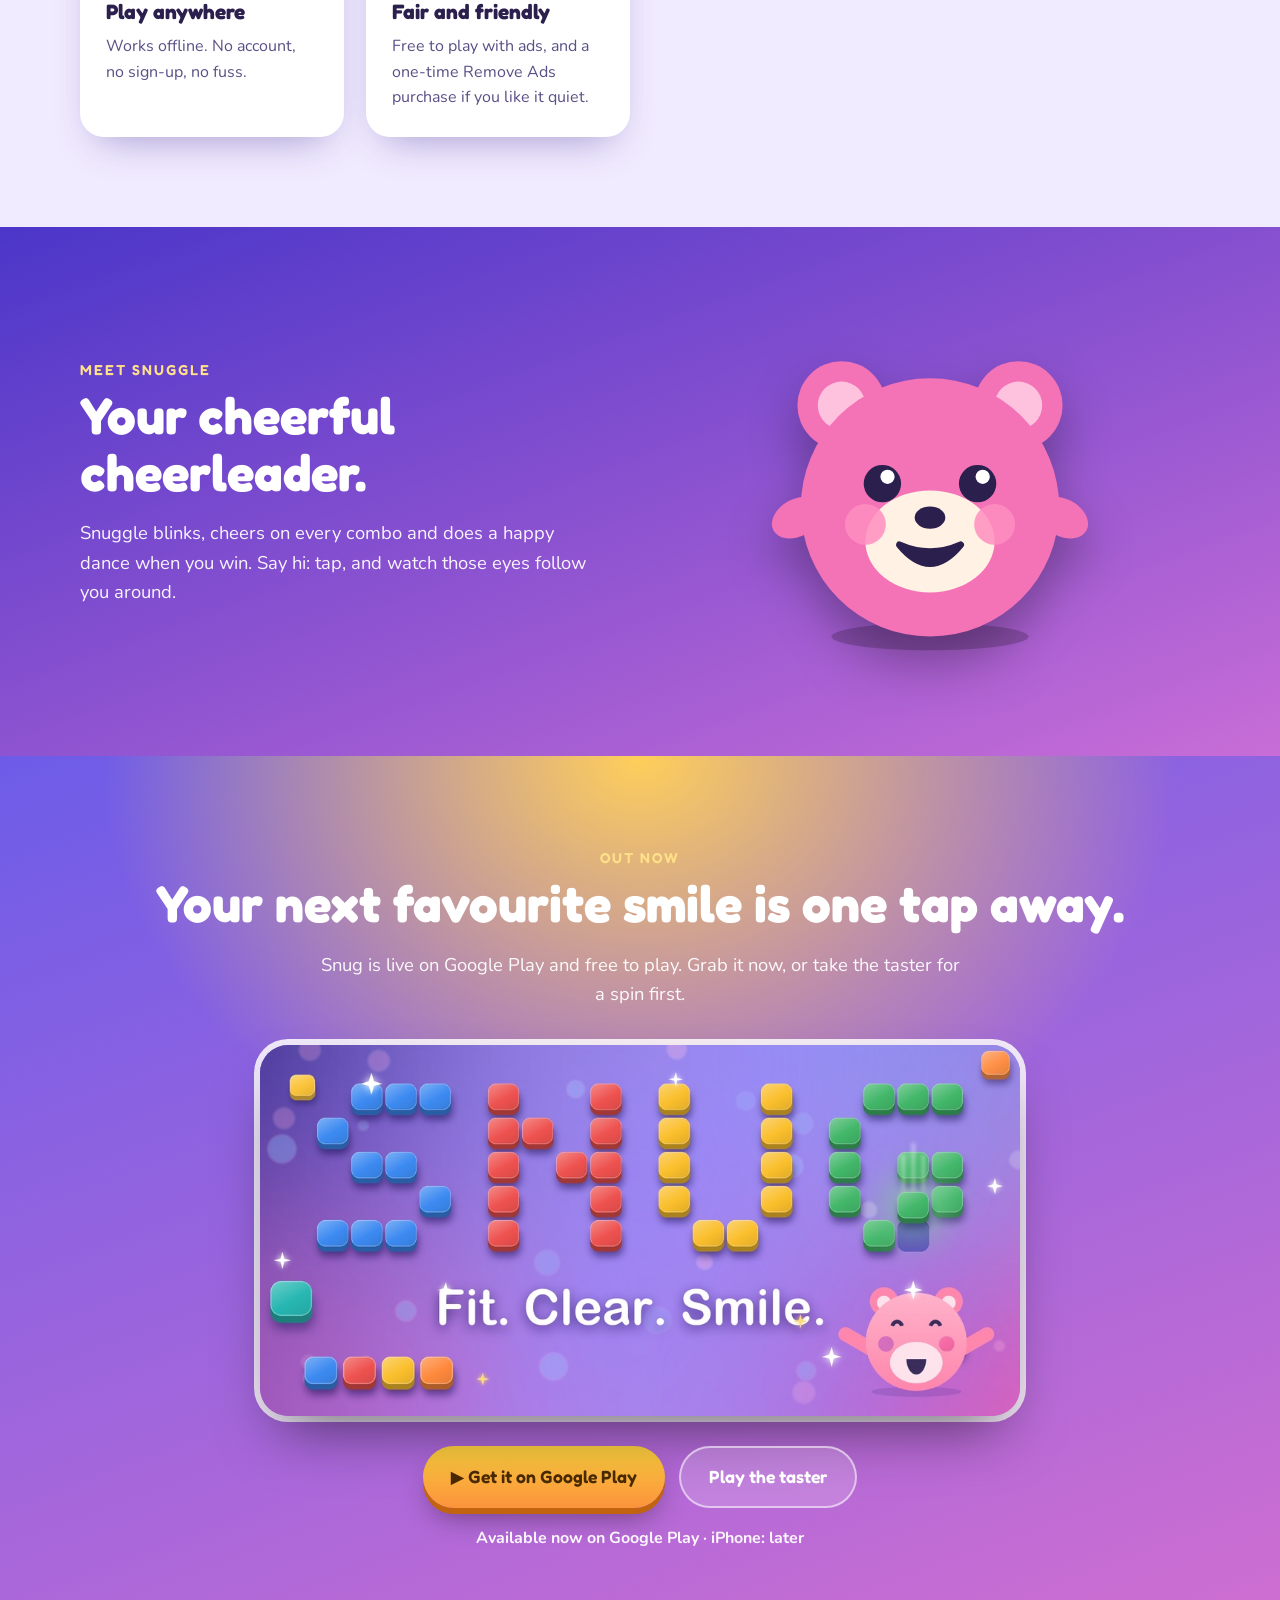
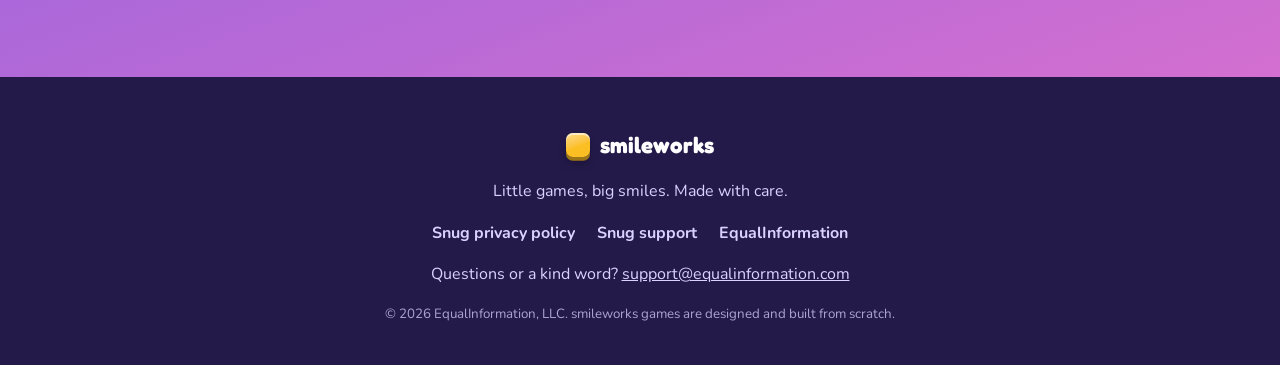
==== commit df66e44a: "Gallery: align screenshots with the page's left margin (start-aligned coverflow) Co-Authored-By: Cla" ====
--- a/index.html
+++ b/index.html
@@ -190,7 +190,7 @@
   <div class="wrap center reveal">
     <div class="kicker">Peek inside</div>
     <h2>Looks as good as it feels.</h2>
-    <p class="sub">Glossy candy tiles, juicy pops, and a cheerful pink friend cheering you on. Swipe through, or just tap a phone.</p>
+    <p class="sub">Glossy candy tiles, juicy pops, and a cheerful pink friend cheering you on. Swipe, tap a phone, or let it roll.</p>
   </div>
   <div class="gallery">
     <div class="rail" id="rail"></div>
--- a/style.css
+++ b/style.css
@@ -218,9 +218,9 @@
 /* gallery: 3D coverflow */
 .gallery { margin-top: 24px; position: relative; }
 .gallery::before { content: ""; position: absolute; left: 50%; bottom: 74px; width: min(900px, 90%); height: 90px; translate: -50% 0; background: radial-gradient(closest-side, rgba(109, 92, 232, 0.35), transparent); filter: blur(10px); z-index: 0; }
-.rail { display: flex; gap: 26px; overflow-x: auto; scroll-snap-type: x mandatory; padding: 36px calc(50% - min(130px, 33vw)) 56px; scrollbar-width: none; position: relative; z-index: 1; scroll-behavior: smooth; }
+.rail { display: flex; gap: 26px; overflow-x: auto; scroll-snap-type: x mandatory; padding: 36px max(16px, calc((100vw - 1120px) / 2)) 56px; scroll-padding-inline: max(16px, calc((100vw - 1120px) / 2)); scrollbar-width: none; position: relative; z-index: 1; scroll-behavior: smooth; }
 .rail::-webkit-scrollbar { display: none; }
-.shot { flex: none; width: min(260px, 66vw); scroll-snap-align: center; border-radius: 38px; padding: 8px; background: linear-gradient(145deg, #4a39a8, #17103a); box-shadow: 0 0 0 2px #9a8bff, 0 40px 60px -24px rgba(59, 42, 140, 0.75), inset 0 0 0 1px rgba(255, 255, 255, 0.25); position: relative; transition: transform 0.25s ease-out, opacity 0.25s; cursor: pointer; will-change: transform; }
+.shot { flex: none; width: min(260px, 66vw); scroll-snap-align: start; border-radius: 38px; padding: 8px; background: linear-gradient(145deg, #4a39a8, #17103a); box-shadow: 0 0 0 2px #9a8bff, 0 40px 60px -24px rgba(59, 42, 140, 0.75), inset 0 0 0 1px rgba(255, 255, 255, 0.25); position: relative; transition: transform 0.25s ease-out, opacity 0.25s; cursor: pointer; will-change: transform; }
 .shot img { width: 100%; height: auto; aspect-ratio: 9 / 16; object-fit: cover; border-radius: 30px; display: block; background: #2a1f4d; }
 .shot::after { content: ""; position: absolute; inset: 8px; border-radius: 30px; pointer-events: none; background: linear-gradient(115deg, transparent 34%, rgba(255, 255, 255, 0.22) 46%, transparent 58%); }
 .dots { display: flex; justify-content: center; gap: 8px; margin: 4px 0 18px; }
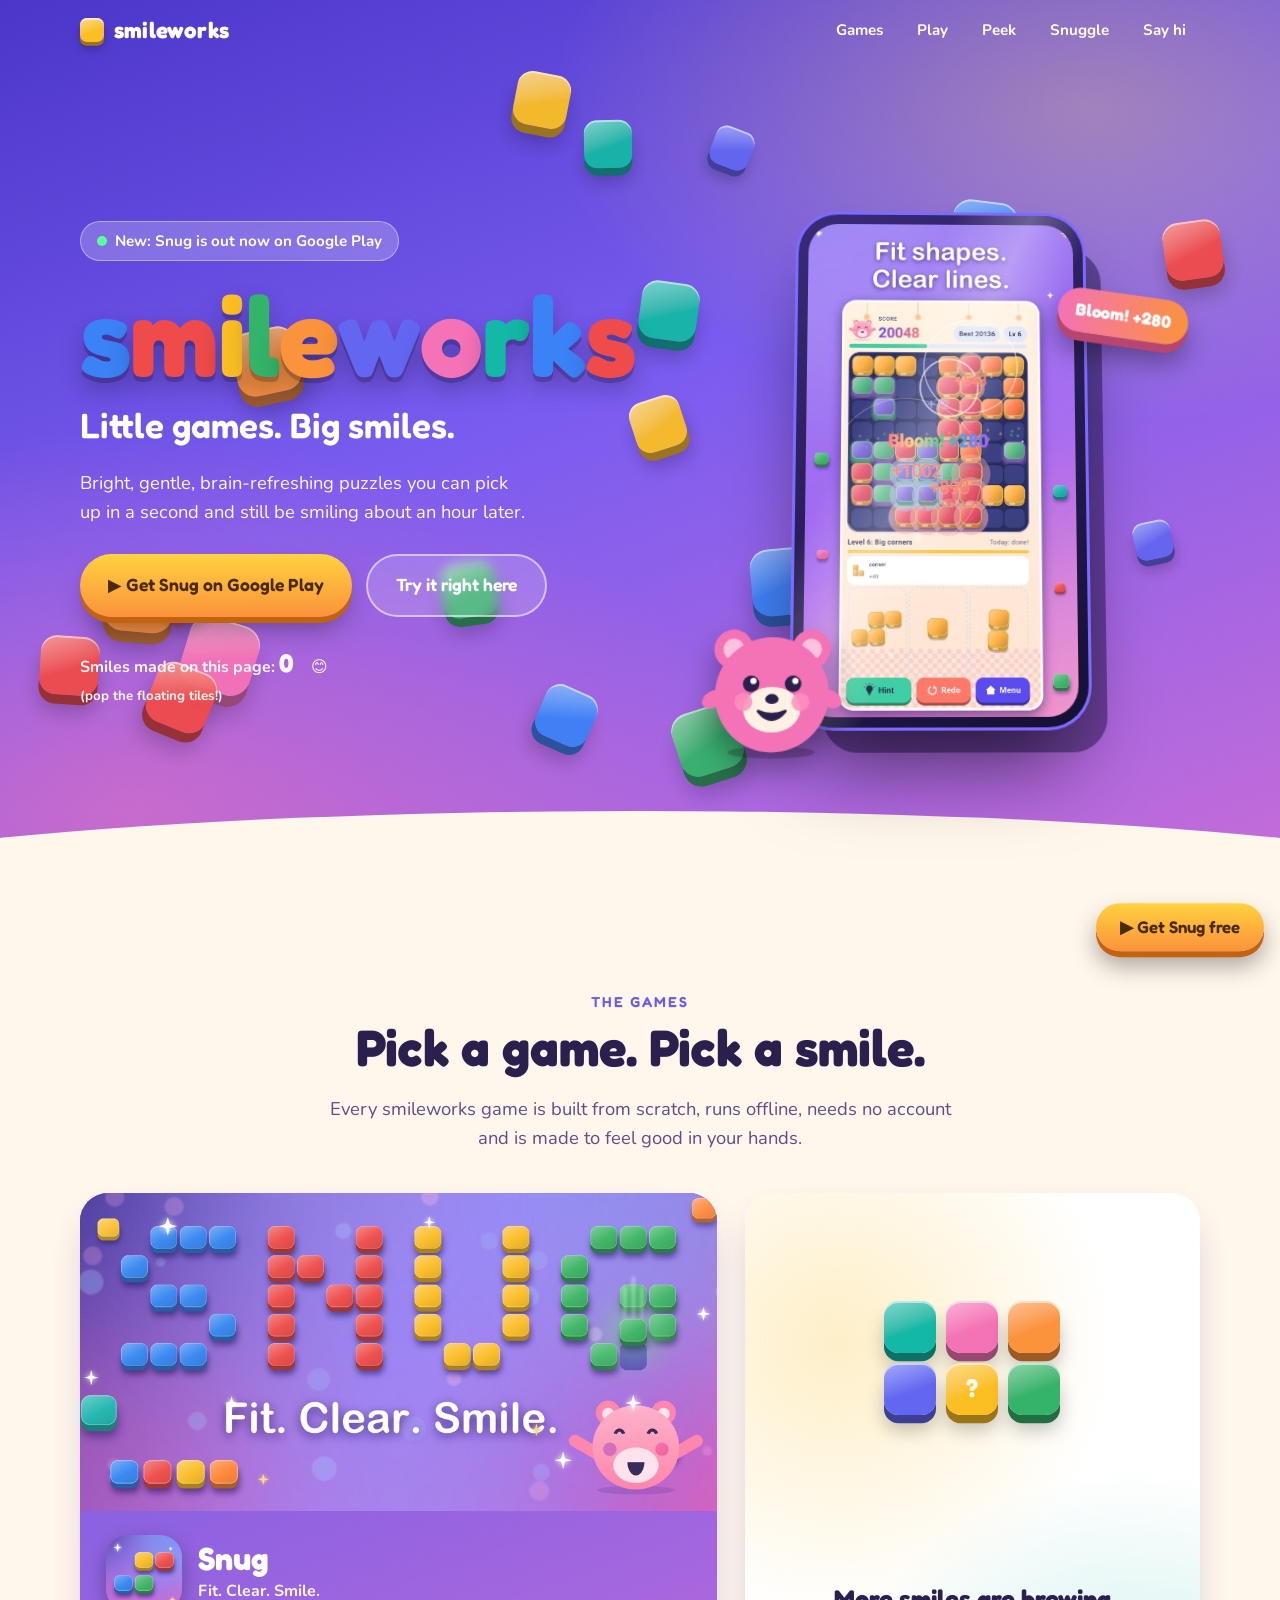
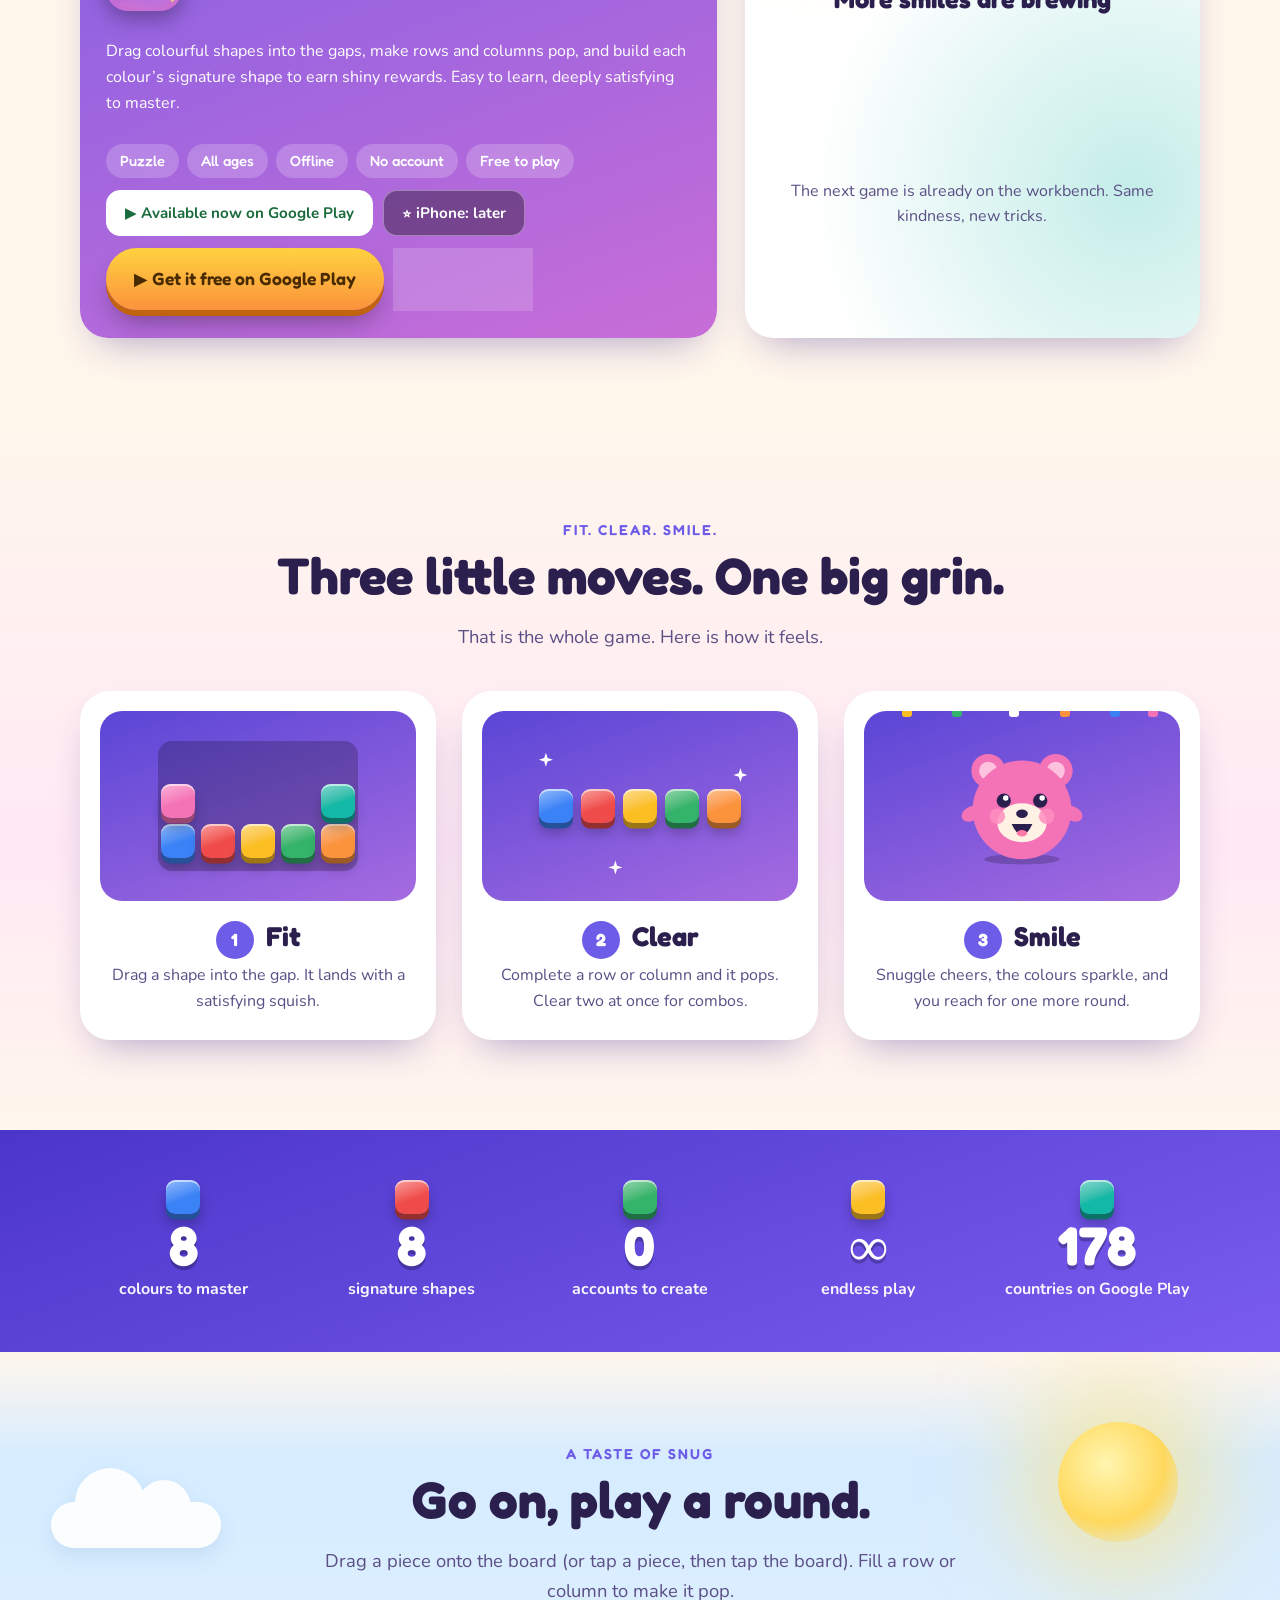
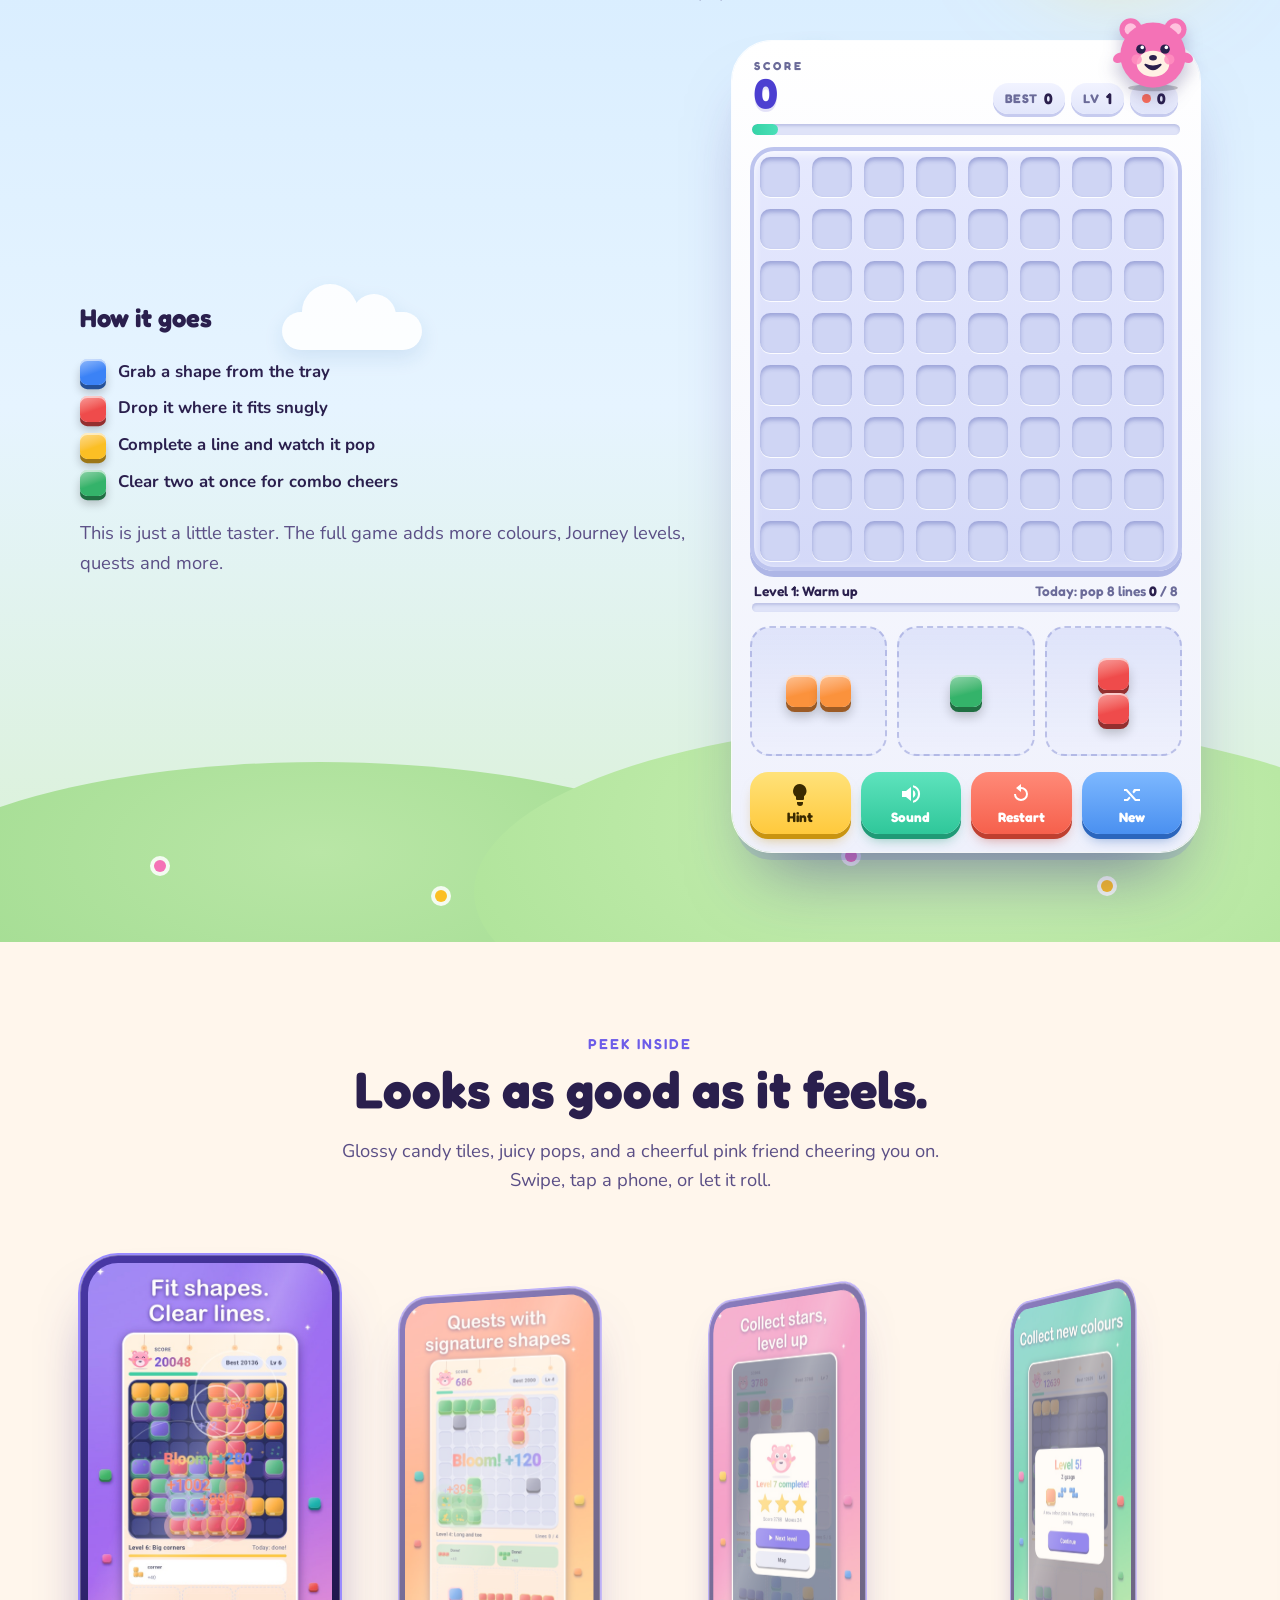
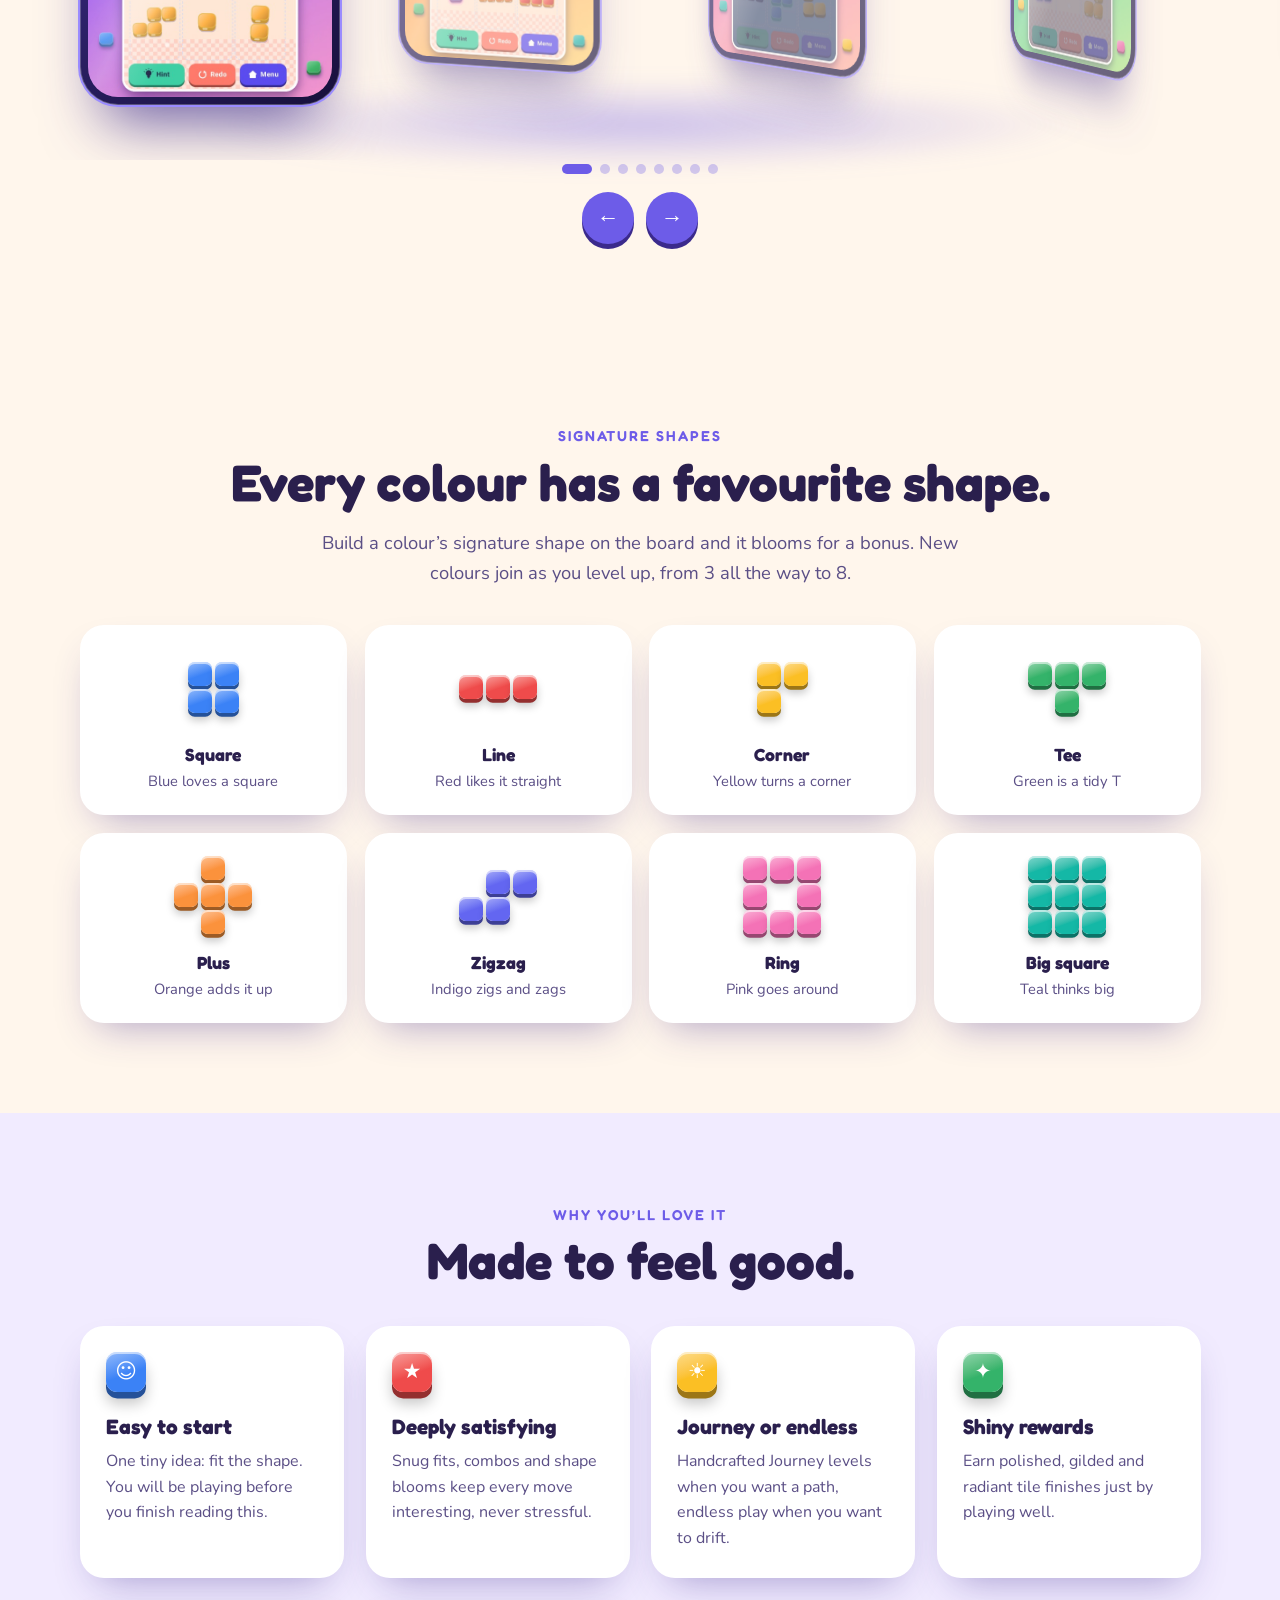
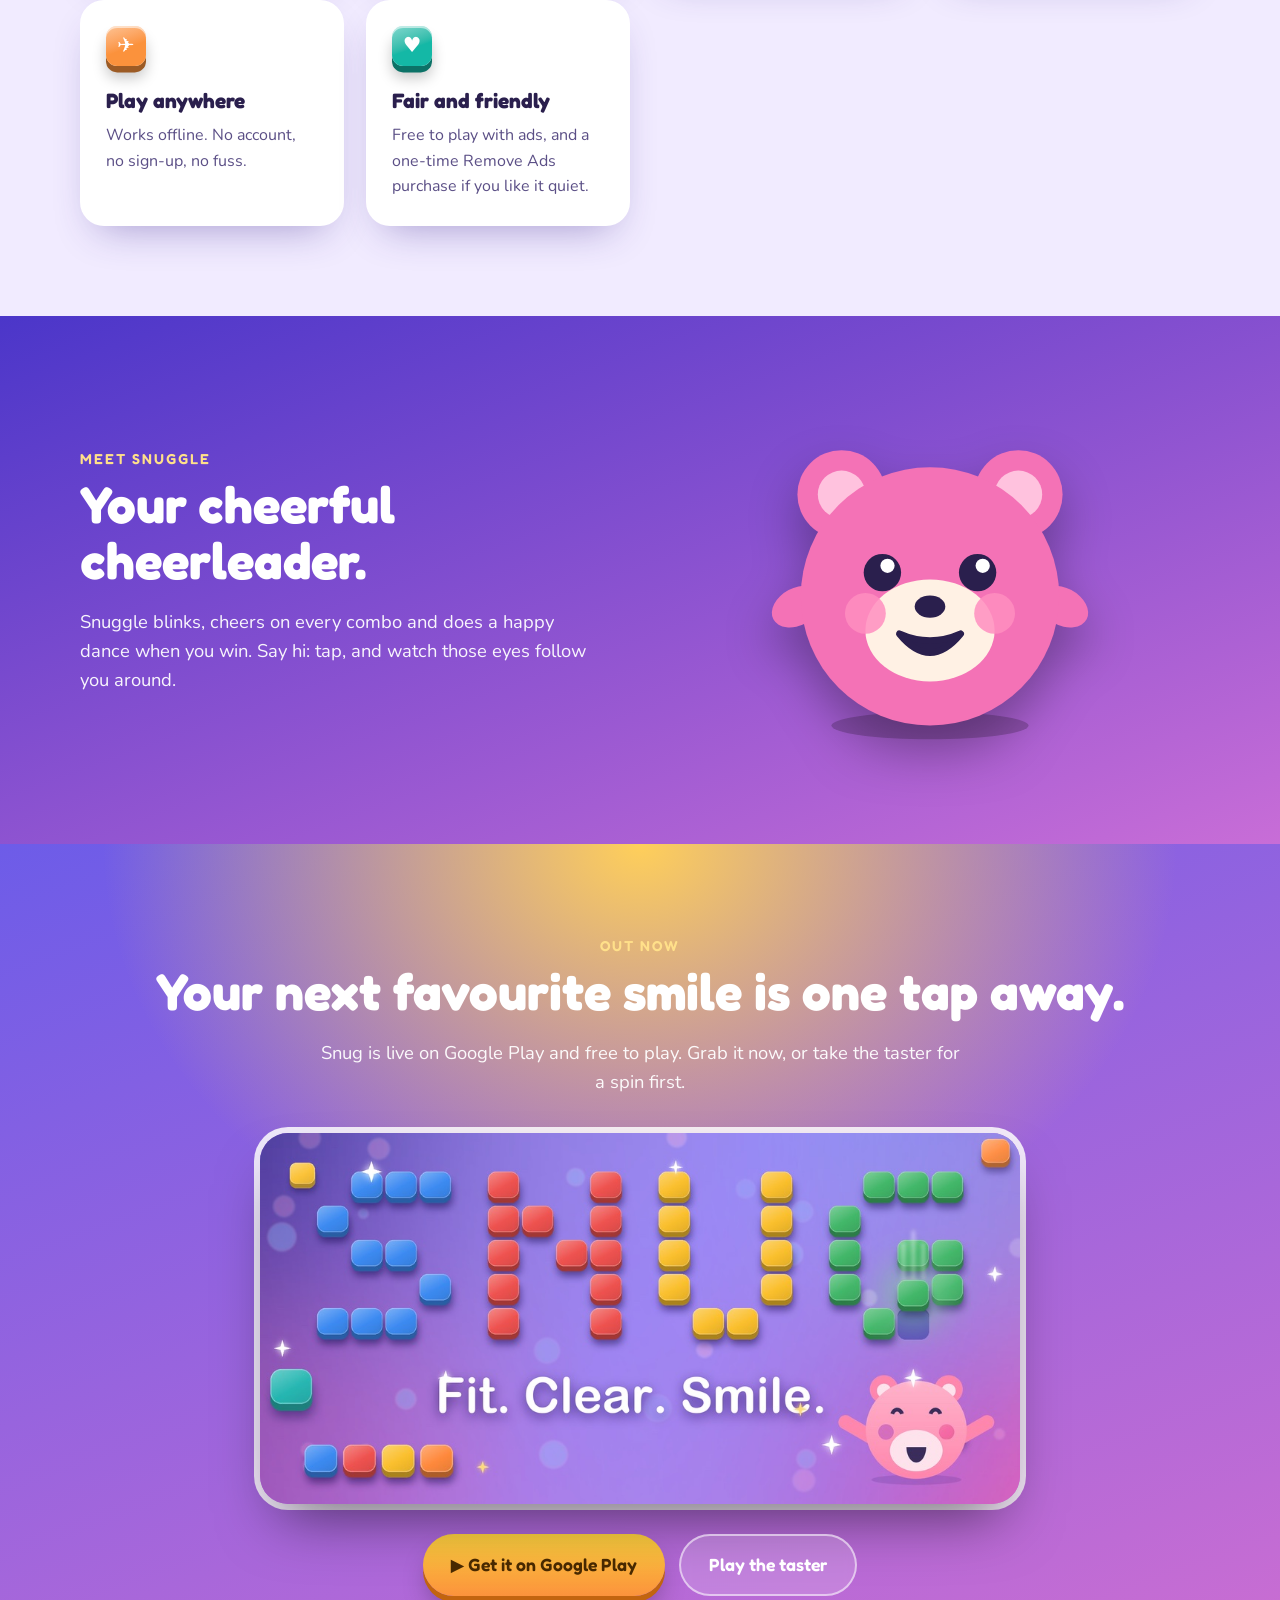
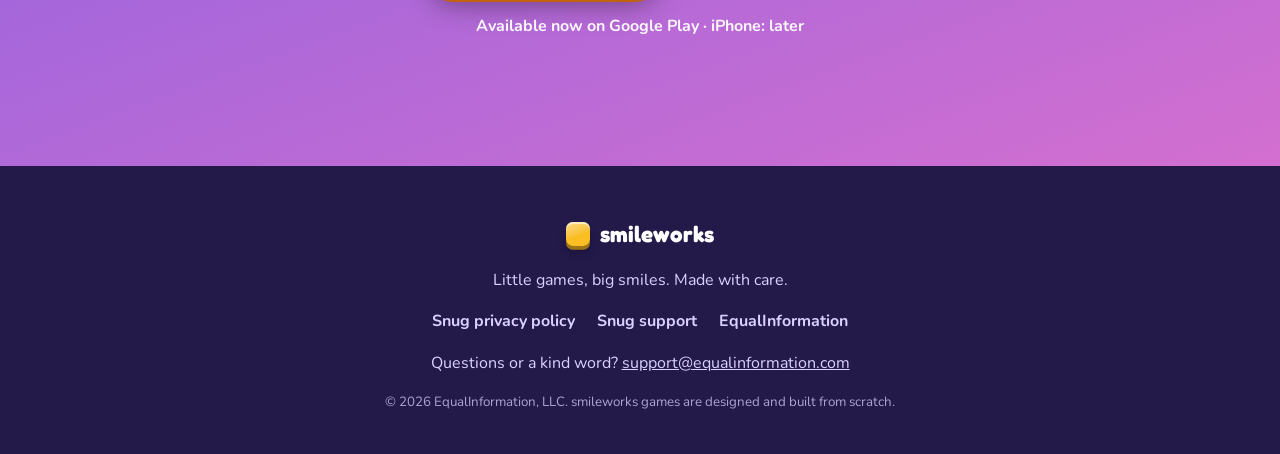
==== commit 5fca255e: "Demo board redesign: sky scene, pale recessed board, glossy tiles, chunky icon buttons, level/today " ====
--- a/index.html
+++ b/index.html
@@ -143,6 +143,7 @@
 </section>
 
 <section id="play" class="demo-sec">
+  <div class="sky" aria-hidden="true"><i class="sun"></i><i class="cloud c1"></i><i class="cloud c2"></i><i class="cloud c3"></i><i class="hill h1"></i><i class="hill h2"></i><i class="fl f1"></i><i class="fl f2"></i><i class="fl f3"></i><i class="fl f4"></i></div>
   <div class="wrap">
     <div class="center reveal">
       <div class="kicker">A taste of Snug</div>
@@ -161,19 +162,22 @@
         <p class="sub" style="margin-top:22px">This is just a little taster. The full game adds more colours, Journey levels, quests and more.</p>
       </div>
       <div class="phone" id="phone">
-        <button class="snd" id="snd" aria-label="Toggle sound" title="Sound">&#128266;</button>
         <div class="bubble" id="bubble">Hi!</div>
+        <div class="snuggle gm" id="gameMascot" data-snuggle aria-hidden="true"></div>
         <div class="hud">
-          <div class="snuggle" id="gameMascot" data-snuggle aria-hidden="true"></div>
           <div class="score"><small>SCORE</small><b id="score">0</b></div>
-          <div class="best">Best<br><span id="best">0</span></div>
-        </div>
+          <div class="pills"><span class="pill2">BEST <b id="best">0</b></span><span class="pill2">LV <b id="lvl">1</b></span><span class="pill2"><i class="cdot"></i><b id="comboN">0</b></span></div>
+        </div>
+        <div class="meter"><i id="meter"></i></div>
         <div class="board" id="board" aria-label="Game board"></div>
+        <div class="lvlrow"><span id="lvlName">Level 1: Warm up</span><span>Today: pop 8 lines <b id="today">0</b> / 8</span></div>
+        <div class="meter gold"><i id="meter2"></i></div>
         <div class="tray" id="tray"></div>
         <div class="demo-btns">
-          <button class="mini a" id="hint">&#128161; Hint</button>
-          <button class="mini b" id="restart">&#8635; Redo</button>
-          <button class="mini c" id="shuffle">&#127922; New</button>
+          <button class="gbtn y" id="hint"><svg viewBox="0 0 24 24" aria-hidden="true"><path d="M12 2a7 7 0 00-4 12.7V17a1 1 0 001 1h6a1 1 0 001-1v-2.7A7 7 0 0012 2zm-3 18h6v1a3 3 0 01-6 0z" fill="currentColor"/></svg><span>Hint</span></button>
+          <button class="gbtn g" id="snd" aria-label="Toggle sound"><svg viewBox="0 0 24 24" aria-hidden="true"><path d="M3 9v6h4l5 4V5L7 9H3zm13.5 3A4.5 4.5 0 0014 8v8a4.5 4.5 0 002.5-4zM14 3.2v2.1a7 7 0 010 13.4v2.1a9 9 0 000-17.6z" fill="currentColor"/></svg><span>Sound</span></button>
+          <button class="gbtn r" id="restart"><svg viewBox="0 0 24 24" aria-hidden="true"><path d="M12 5V2L7 6l5 4V7a5 5 0 11-5 5H5a7 7 0 107-7z" fill="currentColor"/></svg><span>Restart</span></button>
+          <button class="gbtn b" id="shuffle"><svg viewBox="0 0 24 24" aria-hidden="true"><path d="M4 7h3l9 10h4v2h-5L6 9H4V7zm12 0h4v2h-4l-2.2 2.4-1.4-1.5L14 7zM4 17h3l2.2-2.4 1.4 1.5L8 19H4v-2z" fill="currentColor"/></svg><span>New</span></button>
         </div>
         <div class="over" id="over">
           <div class="snuggle" data-snuggle aria-hidden="true"></div>
--- a/style.css
+++ b/style.css
@@ -354,3 +354,58 @@
 a.store-live { background: #fff; color: #1a6b3c; border-color: #fff; text-decoration: none; transition: transform 0.2s; }
 a.store-live:hover { transform: translateY(-2px); }
 .game-body .cta { gap: 10px; }
+
+/* ================= v3: demo board styled like the iOS game (sky scene, pale recessed board, chunky icon buttons) ================= */
+.demo-sec { background: linear-gradient(180deg, var(--cream) 0%, #d6ecff 9%, #e6f4ff 55%, #d9f1d2 100%); overflow: hidden; }
+.demo-sec .wrap { position: relative; z-index: 2; }
+.sky { position: absolute; inset: 0; z-index: 0; pointer-events: none; overflow: hidden; }
+.sky i { position: absolute; display: block; }
+.sky .sun { right: 8%; top: 70px; width: 120px; height: 120px; border-radius: 50%; background: radial-gradient(circle at 40% 35%, #fff6b0, #ffd95e 55%, rgba(255, 217, 94, 0)); box-shadow: 0 0 90px 40px rgba(255, 226, 120, 0.55); }
+.sky .cloud { background: #fff; border-radius: 999px; opacity: 0.92; filter: drop-shadow(0 8px 10px rgba(110, 150, 200, 0.2)); animation: drift 60s linear infinite; }
+.sky .cloud::before, .sky .cloud::after { content: ""; position: absolute; background: #fff; border-radius: 50%; }
+.sky .c1 { left: 4%; top: 150px; width: 170px; height: 46px; } .sky .c1::before { width: 70px; height: 70px; left: 24px; top: -34px; } .sky .c1::after { width: 54px; height: 54px; left: 86px; top: -22px; }
+.sky .c2 { left: 58%; top: 330px; width: 210px; height: 54px; animation-duration: 80s; animation-delay: -30s; } .sky .c2::before { width: 84px; height: 84px; left: 30px; top: -42px; } .sky .c2::after { width: 64px; height: 64px; left: 112px; top: -26px; }
+.sky .c3 { left: 22%; top: 560px; width: 140px; height: 38px; animation-duration: 70s; animation-delay: -12s; } .sky .c3::before { width: 56px; height: 56px; left: 20px; top: -28px; } .sky .c3::after { width: 44px; height: 44px; left: 70px; top: -18px; }
+@keyframes drift { from { translate: -40px 0; } 50% { translate: 60px 0; } to { translate: -40px 0; } }
+.sky .hill { bottom: -120px; border-radius: 50%; }
+.sky .h1 { left: -10%; width: 70%; height: 300px; background: radial-gradient(ellipse at 50% 30%, #b9e6a6, #9ad98a); }
+.sky .h2 { right: -12%; width: 75%; height: 340px; background: radial-gradient(ellipse at 50% 30%, #c9efb4, #a9e194); }
+.sky .fl { width: 12px; height: 12px; border-radius: 50%; bottom: 60px; box-shadow: 0 0 0 4px rgba(255, 255, 255, 0.85); }
+.sky .f1 { left: 12%; background: #f472b6; bottom: 70px; } .sky .f2 { left: 34%; background: #fbbf24; bottom: 40px; } .sky .f3 { left: 66%; background: #f472b6; bottom: 80px; } .sky .f4 { left: 86%; background: #fbbf24; bottom: 50px; }
+.demo-copy ul { font-size: 1.05rem; }
+
+.phone { width: calc(var(--cell) * 8 + 52px); padding: 20px 18px 18px; border-radius: 40px; background: linear-gradient(180deg, #ffffff, #eff1fc); box-shadow: 0 0 0 1px rgba(255, 255, 255, 0.9), 0 44px 70px -30px rgba(59, 42, 140, 0.55), 0 12px 0 -4px rgba(130, 140, 210, 0.25); position: relative; }
+.phone .gm { position: absolute; right: 4px; top: -34px; width: 86px; z-index: 6; filter: drop-shadow(0 10px 8px rgba(40, 30, 100, 0.25)); }
+.bubble { left: auto; right: 96px; top: -26px; }
+.hud { display: flex; align-items: flex-end; justify-content: space-between; gap: 10px; padding: 0 4px 10px; }
+.hud .score small { display: block; letter-spacing: 3px; font-weight: 800; font-size: 0.72rem; color: #6b6b99; }
+.hud .score b { font-size: 2.6rem; line-height: 1; color: #4c3fd1; text-shadow: 0 3px 0 rgba(76, 63, 209, 0.15); }
+.pills { display: flex; gap: 6px; flex-wrap: wrap; justify-content: flex-end; }
+.pill2 { display: inline-flex; align-items: center; gap: 6px; padding: 6px 12px; border-radius: 999px; background: linear-gradient(#f1f3ff, #e2e6fb); box-shadow: 0 3px 0 #c6cbef; font: 700 0.78rem "Fredoka", sans-serif; letter-spacing: 0.06em; color: #6b6b99; }
+.pill2 b { color: #2a1f4d; font-size: 0.95rem; letter-spacing: 0; }
+.cdot { width: 9px; height: 9px; border-radius: 50%; background: #ff6f59; display: inline-block; }
+.meter { height: 11px; border-radius: 999px; background: #dfe3f8; overflow: hidden; margin: 0 2px 12px; box-shadow: inset 0 2px 3px rgba(80, 90, 170, 0.25); }
+.meter i { display: block; height: 100%; width: 6%; border-radius: 999px; background: linear-gradient(90deg, #35d3a6, #4be0b8); transition: width 0.5s; }
+.meter.gold { height: 9px; margin: 4px 2px 14px; } .meter.gold i { width: 0; background: linear-gradient(90deg, #ffc93c, #ffb020); }
+.board { background: linear-gradient(180deg, #e6e9fe, #d4d9f8); border: 4px solid #bdc4ee; border-radius: 24px; padding: 0; box-shadow: 0 6px 0 #aeb6e6, inset 0 3px 8px rgba(255, 255, 255, 0.8); overflow: hidden; }
+.cell::before { background: #cfd5f4; border-radius: 26%; box-shadow: inset 0 3px 4px rgba(72, 82, 170, 0.38), 0 1px 0 rgba(255, 255, 255, 0.9); }
+.cell.preview-line::before { background: #ffe9a8; }
+.cell.ghost::after { border-radius: 26%; opacity: 0.6; box-shadow: 0 0 0 3px rgba(255, 255, 255, 0.85) inset; }
+.cell .tile { background: linear-gradient(165deg, var(--l), var(--c) 58%); }
+.cell .tile::after { content: ""; position: absolute; left: 14%; top: 12%; width: 36%; height: 16%; border-radius: 999px; background: rgba(255, 255, 255, 0.55); transform: rotate(-8deg); }
+.lvlrow { display: flex; justify-content: space-between; gap: 8px; padding: 12px 4px 0; font: 600 0.86rem "Fredoka", sans-serif; color: #2a1f4d; } .lvlrow span:last-child { color: #6b6b99; } .lvlrow b { color: #2a1f4d; }
+.tray { gap: 10px; margin-top: 0; height: calc(var(--cell) * 2.5); }
+.slot { border: 2px dashed rgba(112, 122, 200, 0.4); background: linear-gradient(180deg, rgba(214, 220, 248, 0.7), rgba(236, 239, 253, 0.6)); border-radius: 20px; }
+.slot.sel { border-color: #5b4be6; background: rgba(91, 75, 230, 0.12); }
+.piece { --ps: calc(var(--cell) * 0.66); }
+.piece .tile { background: linear-gradient(165deg, var(--l), var(--c) 58%); }
+.demo-btns { display: grid; grid-template-columns: repeat(4, 1fr); gap: 10px; margin-top: 16px; }
+.gbtn { display: grid; justify-items: center; gap: 3px; padding: 10px 4px 9px; border: 0; border-radius: 18px; cursor: pointer; font: 700 0.85rem "Fredoka", sans-serif; color: #fff; transition: transform 0.12s; }
+.gbtn svg { width: 24px; height: 24px; }
+.gbtn:hover { transform: translateY(-3px); } .gbtn:active { transform: translateY(3px); }
+.gbtn.y { color: #3a2a00; background: linear-gradient(#ffe27a, #ffc93c); box-shadow: 0 5px 0 #c99410, 0 10px 14px -6px rgba(201, 148, 16, 0.6); }
+.gbtn.g { background: linear-gradient(#5ee3bd, #2fc79a); box-shadow: 0 5px 0 #1f9a76, 0 10px 14px -6px rgba(31, 154, 118, 0.6); } .gbtn.g.off { filter: grayscale(0.6); opacity: 0.85; }
+.gbtn.r { background: linear-gradient(#ff8a78, #f6604c); box-shadow: 0 5px 0 #bf3f2f, 0 10px 14px -6px rgba(191, 63, 47, 0.6); }
+.gbtn.b { background: linear-gradient(#7db8ff, #4a90f0); box-shadow: 0 5px 0 #2b66bd, 0 10px 14px -6px rgba(43, 102, 189, 0.6); }
+.over { border-radius: 40px; }
+@media (max-width: 520px) { .phone .gm { width: 70px; top: -28px; } .hud .score b { font-size: 2.1rem; } .pill2 { padding: 5px 9px; } }
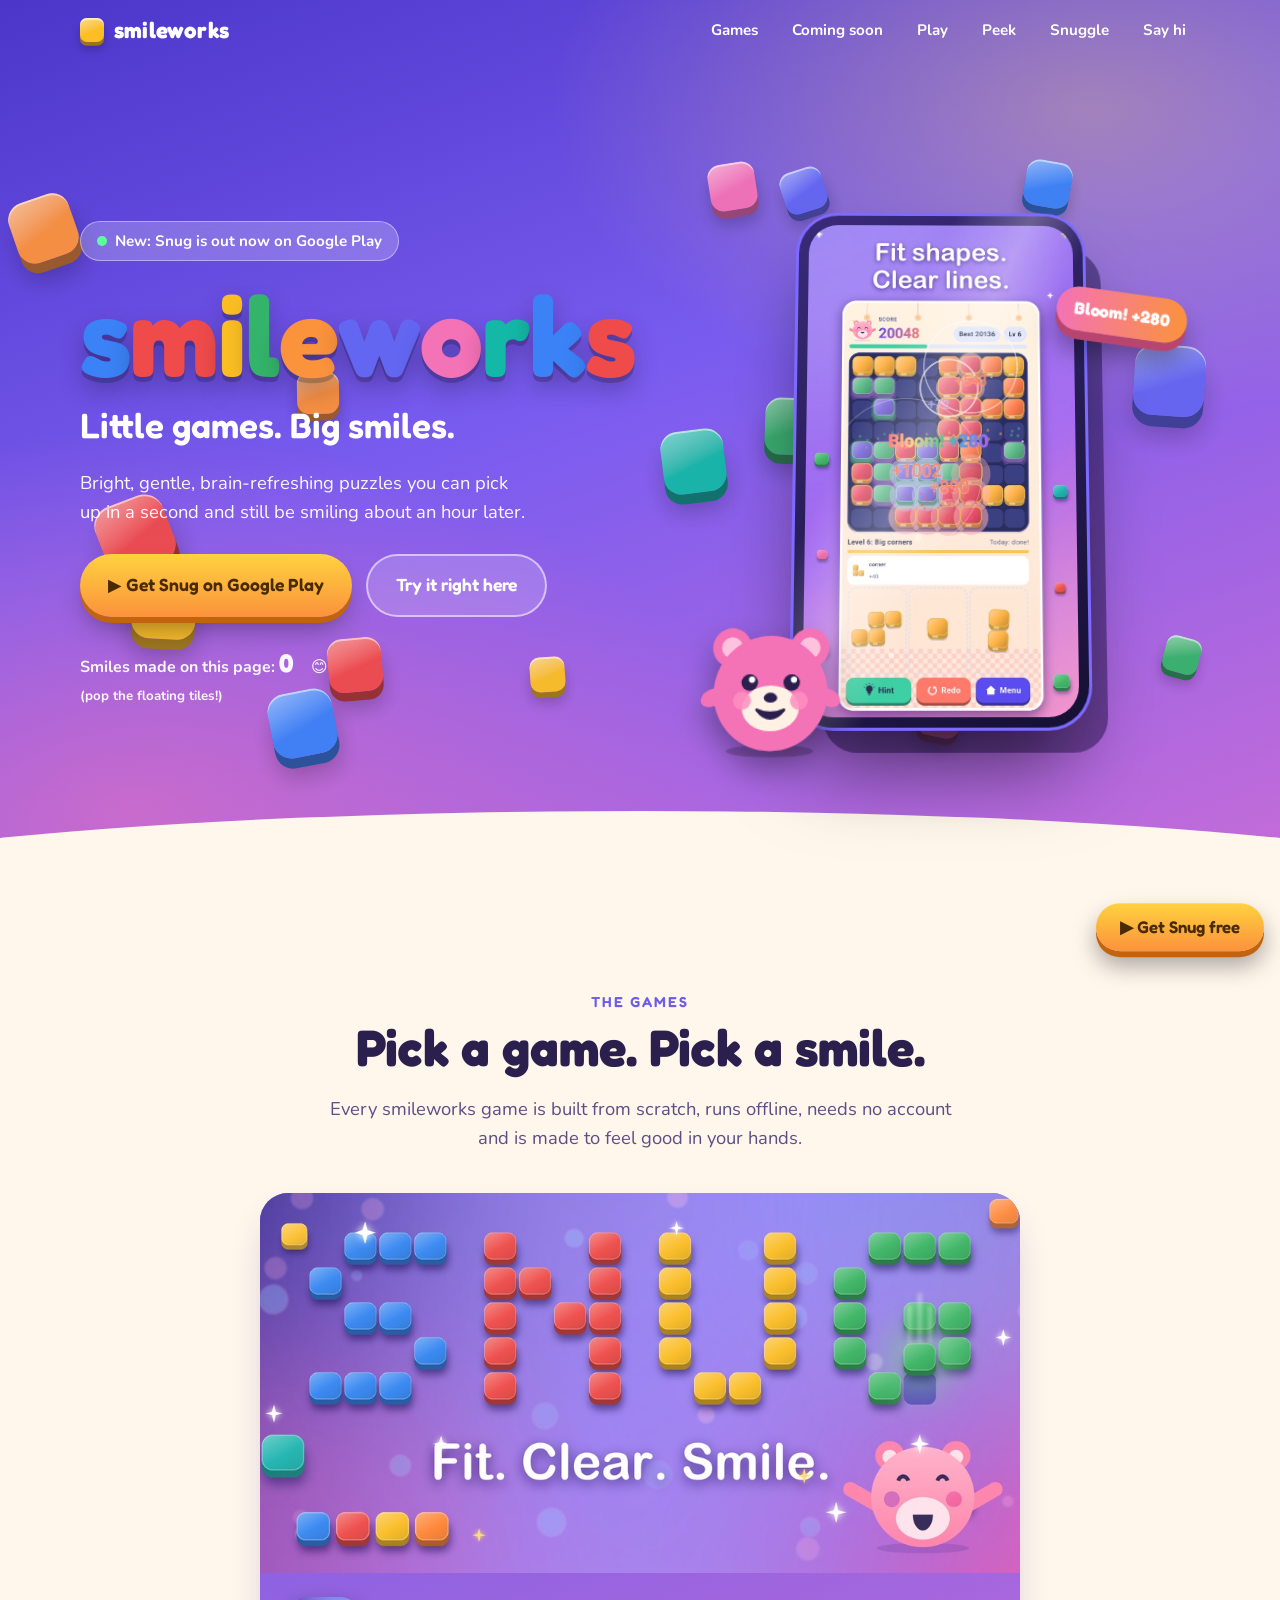
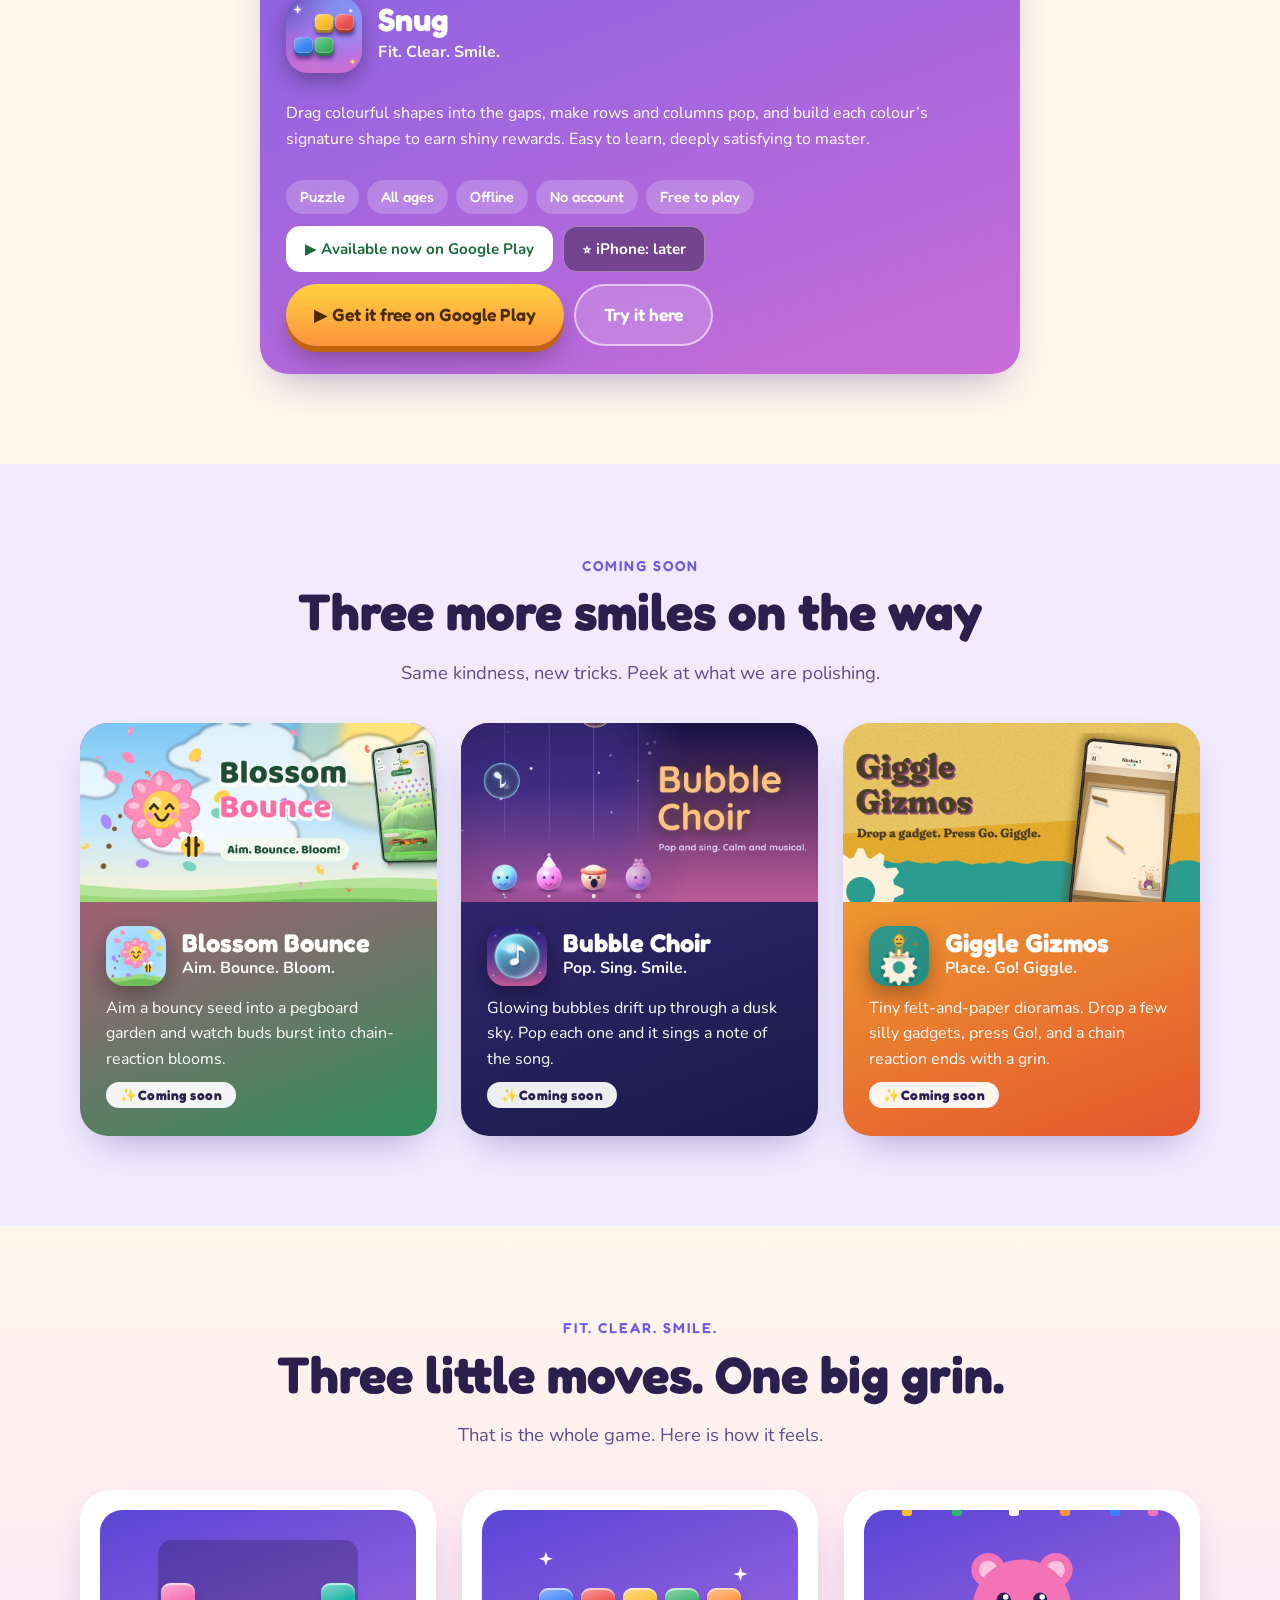
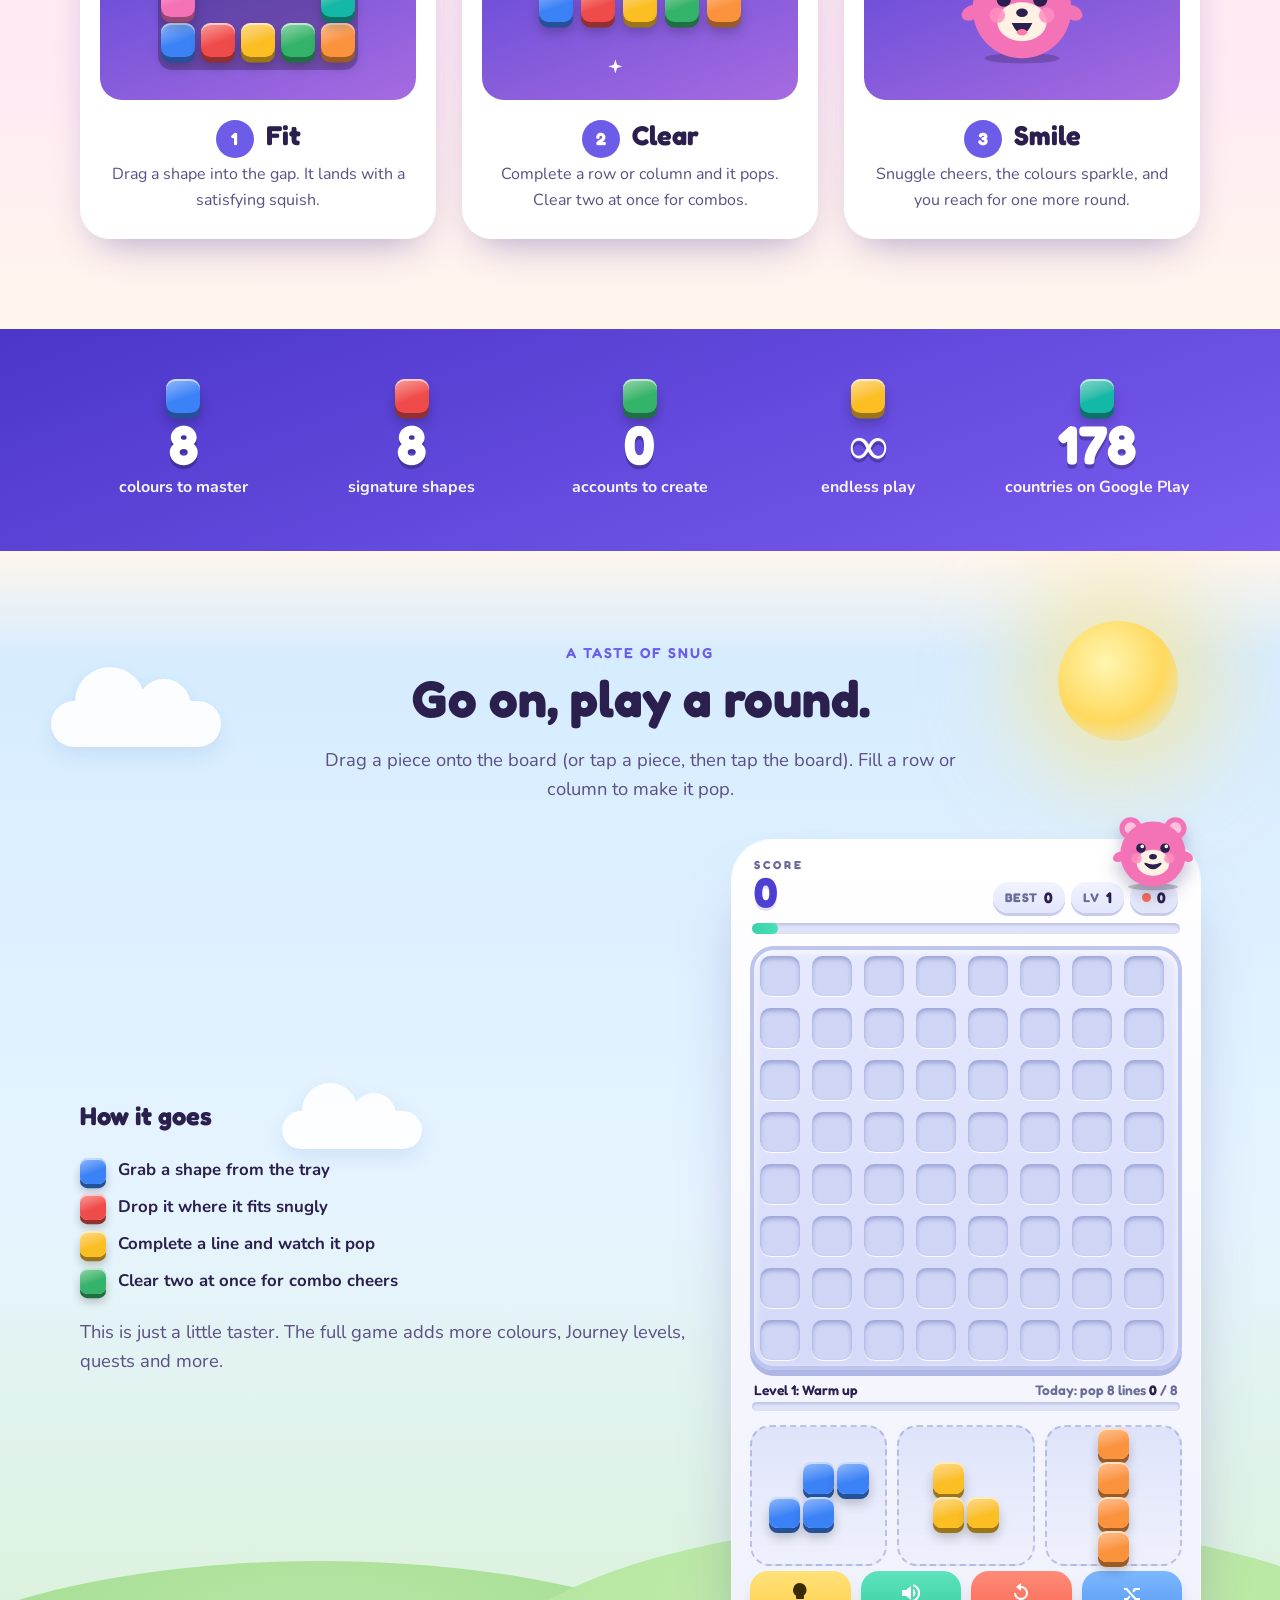
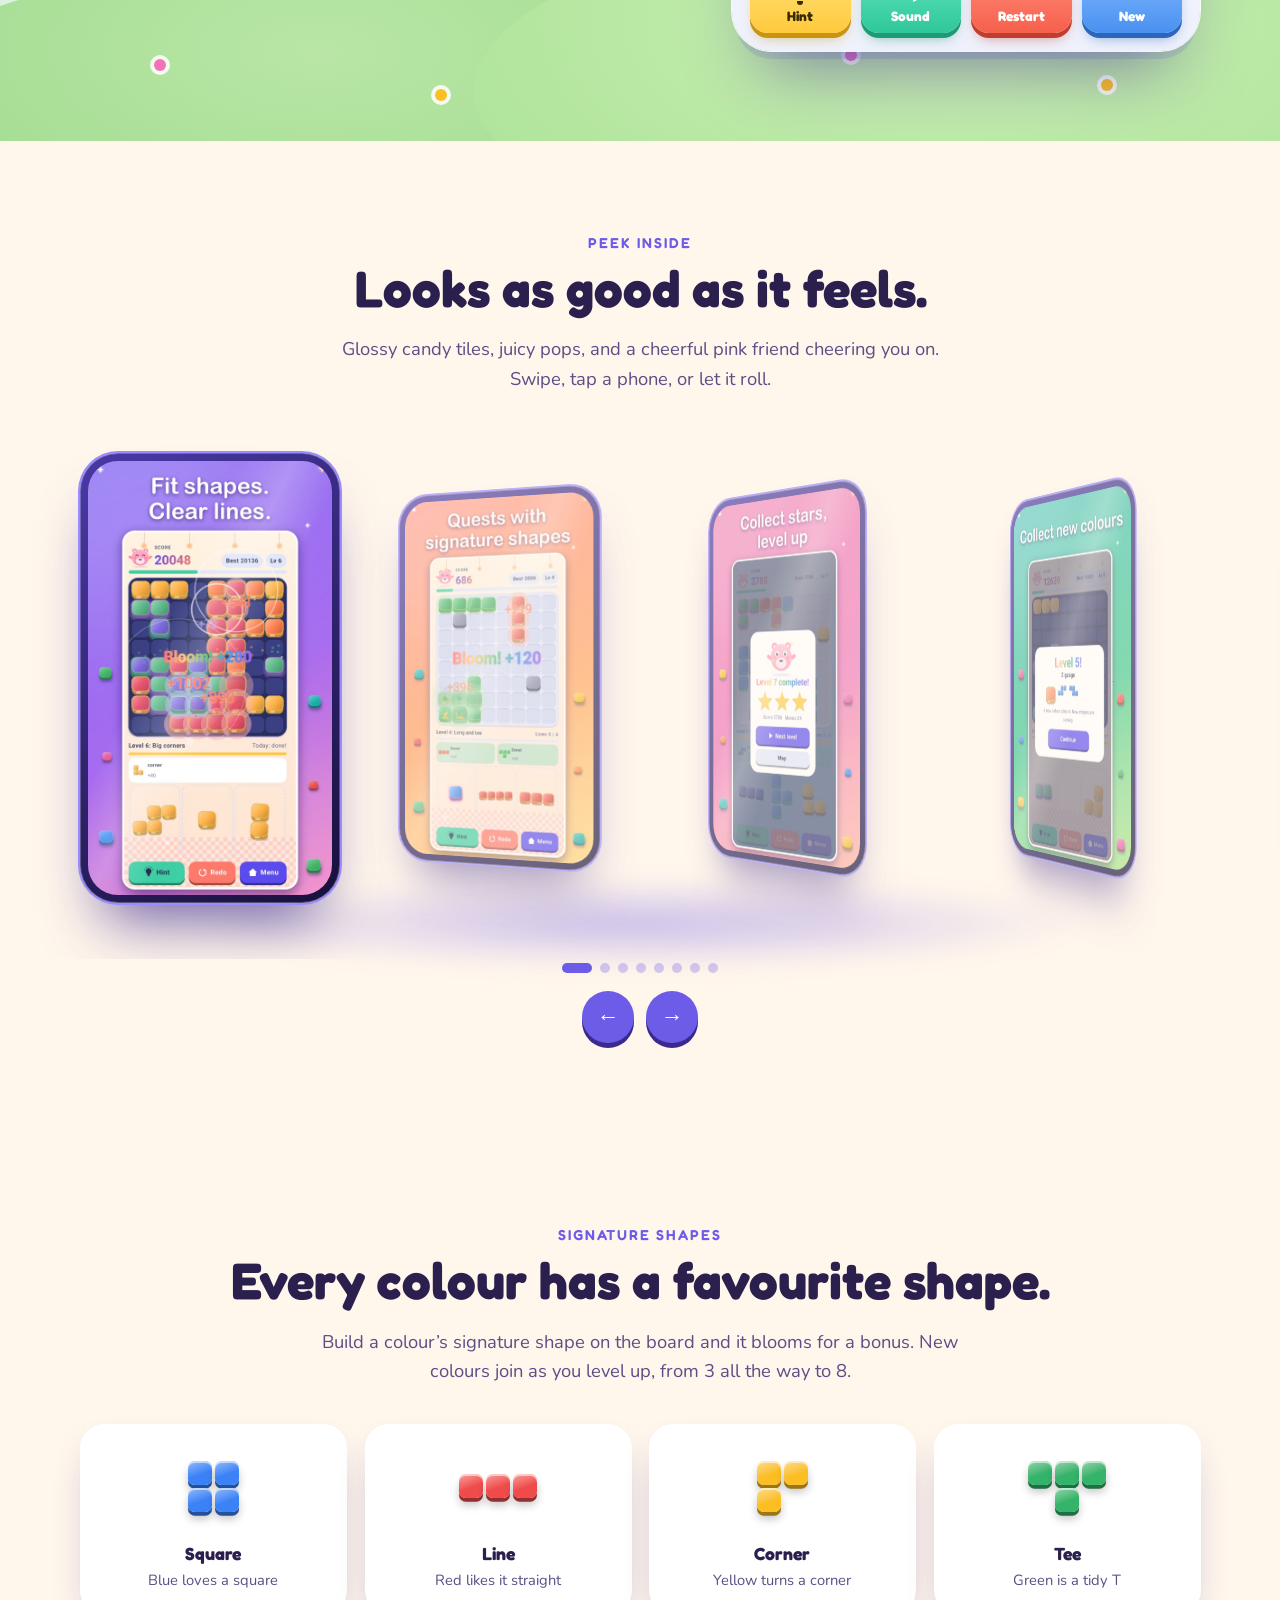
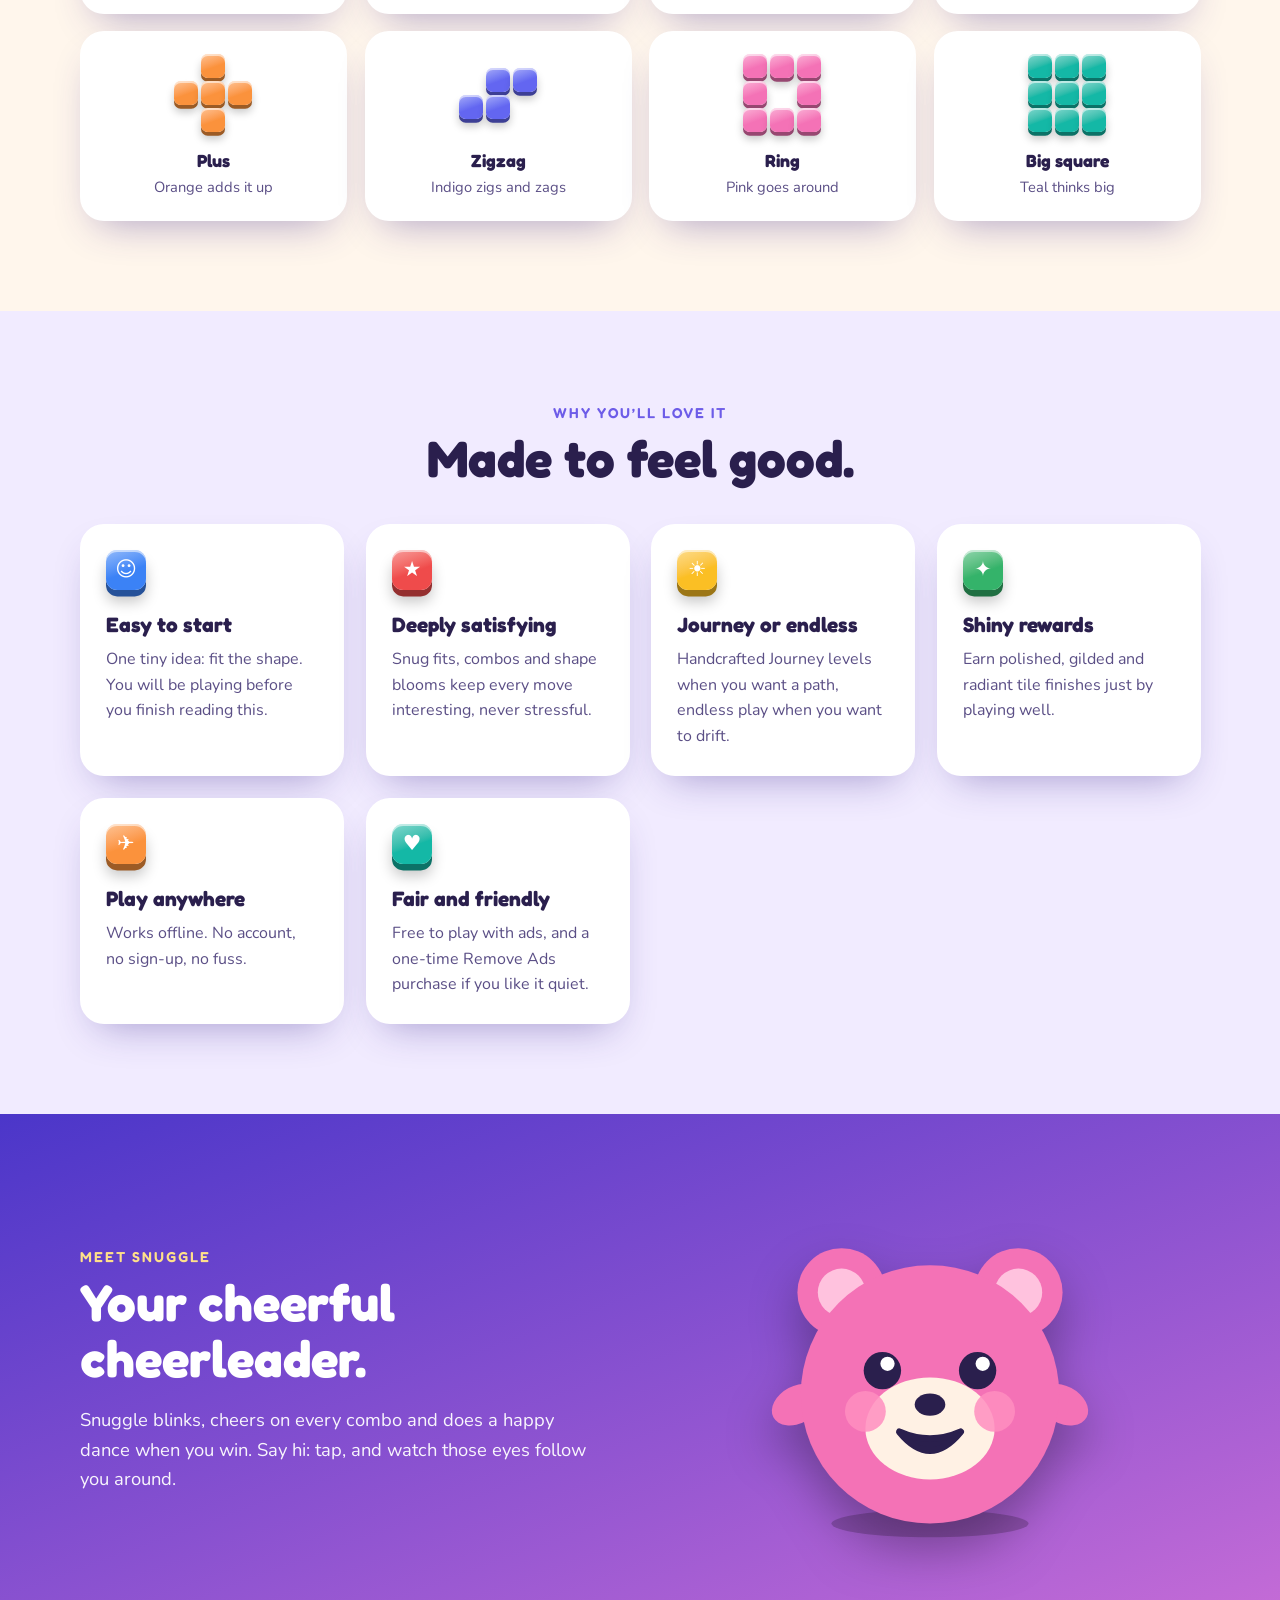
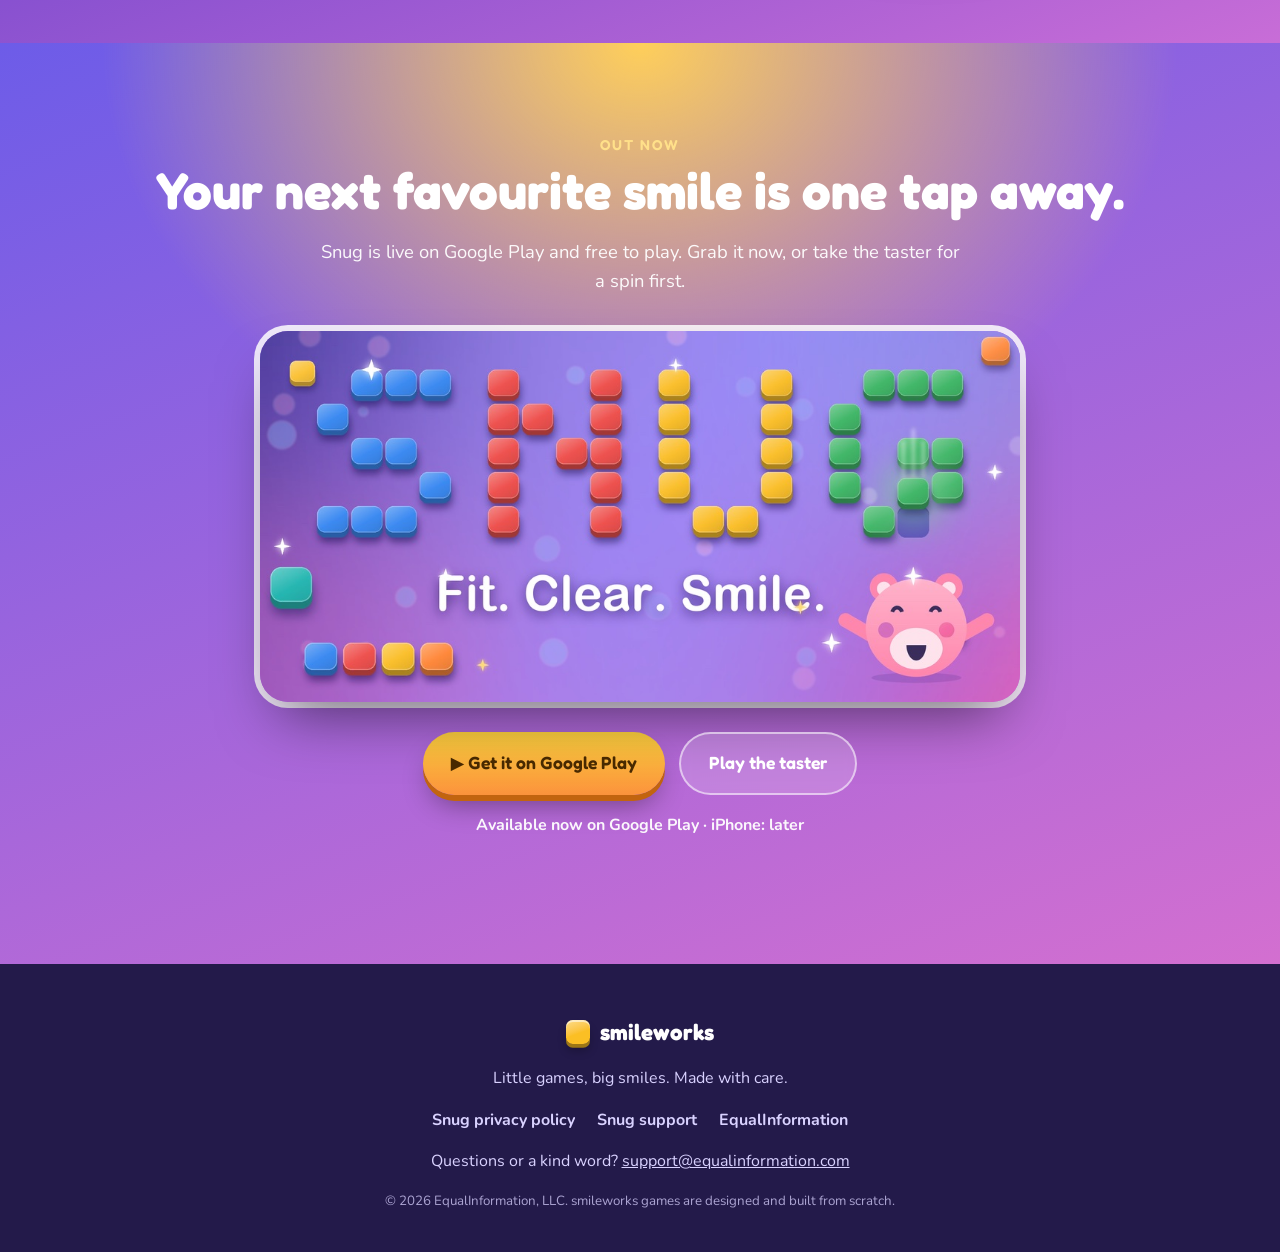
==== commit e08a1485: "Add Blossom Bounce, Bubble Choir and Giggle Gizmos coming-soon pages with 3D hero, coverflow gallery" ====
--- a/index.html
+++ b/index.html
@@ -26,6 +26,7 @@
     <a class="brand" href="#top" aria-label="smileworks home"><span class="tile t-yellow"></span>smileworks</a>
     <ul>
       <li><a href="#games">Games</a></li>
+      <li><a href="#coming">Coming soon</a></li>
       <li><a href="#play">Play</a></li>
       <li><a href="#shots">Peek</a></li>
       <li><a href="#smile">Snuggle</a></li>
@@ -83,14 +84,42 @@
           <div class="cta" style="justify-content:flex-start"><a class="btn btn-play" href="https://play.google.com/store/apps/details?id=com.equalinformation.snugpuzzle" target="_blank" rel="noopener">&#9654; Get it free on Google Play</a><a class="btn btn-ghost" href="#play">Try it here</a></div>
         </div>
       </article>
-      <article class="card soon reveal">
-        <div class="mystery" aria-hidden="true">
-          <span class="tile t-teal" style="--i:0"></span><span class="tile t-pink" style="--i:1"></span><span class="tile t-orange" style="--i:2"></span>
-          <span class="tile t-indigo" style="--i:3"></span><span class="tile t-yellow q" style="--i:4">?</span><span class="tile t-green" style="--i:5"></span>
-        </div>
-        <h3>More smiles are brewing</h3>
-        <p>The next game is already on the workbench. Same kindness, new tricks.</p>
-      </article>
+    </div>
+  </div>
+</section>
+
+<section id="coming" class="next-sec">
+  <div class="wrap">
+    <div class="center reveal">
+      <div class="kicker">Coming soon</div>
+      <h2>Three more smiles on the way</h2>
+      <p class="sub">Same kindness, new tricks. Peek at what we are polishing.</p>
+    </div>
+    <div class="next">
+      <a class="card next-card reveal" href="blossom-bounce.html" style="--bg:linear-gradient(160deg,#d9487f,#2f8f5b)">
+        <img class="feat-img" src="assets/blossom-feature.jpg" alt="Blossom Bounce artwork" width="1024" height="500" loading="lazy">
+        <div class="game-body">
+          <div class="game-head"><img src="assets/blossom-icon.png" alt="Blossom Bounce app icon" width="60" height="60"><div><h3>Blossom Bounce</h3><p>Aim. Bounce. Bloom.</p></div></div>
+          <p>Aim a bouncy seed into a pegboard garden and watch buds burst into chain-reaction blooms.</p>
+          <span class="badge-soon">Coming soon</span>
+        </div>
+      </a>
+      <a class="card next-card reveal" href="bubble-choir.html" style="--bg:linear-gradient(160deg,#3a2a7a,#1b1a4a)">
+        <img class="feat-img" src="assets/choir-feature.jpg" alt="Bubble Choir artwork" width="1024" height="500" loading="lazy">
+        <div class="game-body">
+          <div class="game-head"><img src="assets/choir-icon.png" alt="Bubble Choir app icon" width="60" height="60"><div><h3>Bubble Choir</h3><p>Pop. Sing. Smile.</p></div></div>
+          <p>Glowing bubbles drift up through a dusk sky. Pop each one and it sings a note of the song.</p>
+          <span class="badge-soon">Coming soon</span>
+        </div>
+      </a>
+      <a class="card next-card reveal" href="giggle-gizmos.html" style="--bg:linear-gradient(160deg,#f2b632,#e4572e)">
+        <img class="feat-img" src="assets/gizmos-feature.jpg" alt="Giggle Gizmos artwork" width="1024" height="500" loading="lazy">
+        <div class="game-body">
+          <div class="game-head"><img src="assets/gizmos-icon.png" alt="Giggle Gizmos app icon" width="60" height="60"><div><h3>Giggle Gizmos</h3><p>Place. Go! Giggle.</p></div></div>
+          <p>Tiny felt-and-paper dioramas. Drop a few silly gadgets, press Go!, and a chain reaction ends with a grin.</p>
+          <span class="badge-soon">Coming soon</span>
+        </div>
+      </a>
     </div>
   </div>
 </section>
--- a/style.css
+++ b/style.css
@@ -409,3 +409,84 @@
 .gbtn.b { background: linear-gradient(#7db8ff, #4a90f0); box-shadow: 0 5px 0 #2b66bd, 0 10px 14px -6px rgba(43, 102, 189, 0.6); }
 .over { border-radius: 40px; }
 @media (max-width: 520px) { .phone .gm { width: 70px; top: -28px; } .hud .score b { font-size: 2.1rem; } .pill2 { padding: 5px 9px; } }
+
+/* ---- coming-soon games: index cards + per-game pages ---- */
+.next-sec { background: var(--lav); }
+.next { display: grid; grid-template-columns: repeat(3, 1fr); gap: 24px; margin-top: 36px; }
+@media (max-width: 900px) { .next { grid-template-columns: 1fr; } }
+.next-card { display: grid; text-decoration: none; color: #fff; transition: transform 0.25s; background: var(--bg, #6d5ce8); }
+.next-card:hover { transform: translateY(-6px); }
+.next-card img.feat-img { width: 100%; aspect-ratio: 2 / 1; object-fit: cover; }
+.next-card .game-body { gap: 10px; }
+.next-card .game-head img { width: 60px; height: 60px; border-radius: 18px; }
+.next-card .game-head h3 { font-size: 1.6rem; }
+.next-card p { margin: 0; }
+.badge-soon { display: inline-block; justify-self: start; padding: 5px 14px; border-radius: 999px; background: rgba(255, 255, 255, 0.92); color: var(--ink); font: 700 0.85rem "Fredoka", sans-serif; letter-spacing: 0.5px; }
+.gp-hero { background: var(--bg); color: #fff; padding: 120px 0 64px; }
+.gp-hero .wrap { display: grid; grid-template-columns: 1.2fr 1fr; gap: 40px; align-items: center; }
+@media (max-width: 860px) { .gp-hero .wrap { grid-template-columns: 1fr; text-align: center; } .gp-hero .game-head, .gp-hero .tags { justify-content: center; } }
+.gp-hero h1 { font-size: clamp(2.4rem, 6vw, 4rem); line-height: 1.05; margin: 14px 0 10px; }
+.gp-hero .lead { font-size: 1.2rem; max-width: 560px; margin: 0 0 18px; }
+.gp-hero .game-head img { width: 88px; height: 88px; border-radius: 24px; box-shadow: 0 10px 24px rgba(0, 0, 0, 0.35); }
+.gp-hero .feat-img { width: 100%; border-radius: var(--radius); box-shadow: var(--shadow); }
+.gp-sec { padding: 64px 0; }
+.gp-sec h2 { margin-bottom: 18px; }
+.gp-about { display: grid; grid-template-columns: repeat(auto-fit, minmax(240px, 1fr)); gap: 20px; margin-top: 26px; }
+.gp-about .feat { background: #fff; border-radius: var(--radius); padding: 24px; box-shadow: var(--shadow); }
+.gp-about h3 { margin: 0 0 8px; }
+.gp-about p { margin: 0; color: var(--ink-soft); }
+.gp-shots { display: flex; gap: 18px; overflow-x: auto; scroll-snap-type: x mandatory; padding: 10px 4px 24px; }
+.gp-shots img { flex: none; width: min(250px, 62vw); aspect-ratio: 540 / 960; object-fit: cover; border-radius: 28px; box-shadow: var(--shadow); scroll-snap-align: start; border: 6px solid #1b1340; }
+.gp-note { text-align: center; color: var(--ink-soft); font-weight: 700; }
+.gp-back { display: inline-block; margin-top: 8px; font-weight: 700; color: #fff; }
+
+/* ---- smile theme for game pages ---- */
+.gp-hero { position: relative; overflow: hidden; }
+.gp-hero::before, .gp-hero::after { content: ""; position: absolute; border-radius: 50%; background: rgba(255,255,255,.14); pointer-events: none; }
+.gp-hero::before { width: 420px; height: 420px; right: -120px; top: -140px; }
+.gp-hero::after { width: 260px; height: 260px; left: -90px; bottom: -110px; }
+.gp-hero .wrap { position: relative; z-index: 2; }
+.gp-hero h1 { text-shadow: 0 4px 0 rgba(0,0,0,.18); }
+.gp-hero .feat-img { transform: rotate(2deg); transition: transform .3s cubic-bezier(.3,1.6,.5,1); }
+.gp-hero .feat-img:hover { transform: rotate(-1deg) scale(1.03); }
+.gp-hero .game-head img { animation: bob 3s ease-in-out infinite; }
+@keyframes bob { 0%,100% { transform: translateY(0) rotate(-3deg); } 50% { transform: translateY(-10px) rotate(3deg); } }
+.smiley { display: inline-block; width: 1.15em; height: 1.15em; vertical-align: -.2em; margin-left: .15em; border-radius: 50%; background: #ffd23f; box-shadow: inset 0 -3px 0 rgba(0,0,0,.15); position: relative; animation: wiggle 2.4s ease-in-out infinite; }
+.smiley::before { content: ""; position: absolute; left: 24%; top: 30%; width: 14%; height: 14%; border-radius: 50%; background: #3b2a1c; box-shadow: .55em 0 0 #3b2a1c; }
+.smiley::after { content: ""; position: absolute; left: 25%; top: 46%; width: 50%; height: 28%; border-bottom: .13em solid #3b2a1c; border-radius: 0 0 99px 99px; }
+.gp-about .feat { transition: transform .25s cubic-bezier(.3,1.6,.5,1); border-top: 6px solid var(--accent, #6d5ce8); }
+.gp-about .feat:nth-child(odd):hover { transform: translateY(-6px) rotate(-1.5deg); }
+.gp-about .feat:nth-child(even):hover { transform: translateY(-6px) rotate(1.5deg); }
+.gp-shots img { transition: transform .25s cubic-bezier(.3,1.6,.5,1); }
+.gp-shots img:hover { transform: translateY(-8px) rotate(-2deg) scale(1.03); }
+.next-card .game-head img { animation: bob 3.4s ease-in-out infinite; }
+.next-card:nth-child(2) .game-head img { animation-delay: .5s; } .next-card:nth-child(3) .game-head img { animation-delay: 1s; }
+.badge-soon::before { content: "\2728 "; }
+@media (prefers-reduced-motion: reduce) { .gp-hero .game-head img, .next-card .game-head img, .smiley { animation: none; } }
+
+/* ---- 3D premium game pages ---- */
+.gp-hero .stage3d { perspective: 1100px; display: grid; place-items: center; min-height: 520px; position: relative; }
+.gp-hero .phone3d { --rx: 6deg; --ry: -16deg; width: min(270px, 62vw); }
+.gp-hero .phone3d .glow { background: radial-gradient(closest-side, rgba(255,255,255,.75), rgba(255,255,255,.25) 60%, transparent 75%); }
+.gp-hero .phone3d .bezel { box-shadow: 0 0 0 3px rgba(255,255,255,.55), 0 50px 80px -20px rgba(0,0,0,.6), 24px 30px 0 -6px rgba(20,10,60,.4); }
+.gp-hero .phone3d .icon3d { position: absolute; width: 34%; left: -22%; bottom: 8%; border-radius: 26%; transform: translateZ(140px) rotate(-8deg); box-shadow: 0 18px 30px rgba(0,0,0,.4); animation: bobz 4s ease-in-out infinite; }
+.gp-hero .phone3d .chip { position: absolute; right: -30%; top: 14%; transform: translateZ(160px) rotate(8deg); padding: 9px 16px; border-radius: 999px; background: #fff; color: var(--ink); font: 700 .95rem "Fredoka", sans-serif; box-shadow: 0 8px 0 rgba(0,0,0,.18), 0 18px 24px rgba(0,0,0,.3); animation: bobz 5s ease-in-out -1s infinite; white-space: nowrap; }
+.decor { position: absolute; inset: 0; overflow: hidden; pointer-events: none; z-index: 1; }
+.decor i { position: absolute; bottom: -60px; left: var(--x); width: var(--s); height: var(--s); animation: rise var(--d) linear var(--dl) infinite; opacity: .9; }
+@keyframes rise { 0% { transform: translateY(0) rotate(0) translateX(0); } 50% { transform: translateY(-380px) rotate(180deg) translateX(24px); } 100% { transform: translateY(-780px) rotate(360deg) translateX(-12px); opacity: 0; } }
+.decor.petals i { background: radial-gradient(circle at 30% 30%, #fff, #ffb3d1 60%, #ff7fb0); border-radius: 80% 0 80% 0; }
+.decor.bubbles i { border-radius: 50%; background: radial-gradient(circle at 30% 28%, rgba(255,255,255,.95), rgba(123,232,238,.55) 45%, rgba(123,232,238,.15)); box-shadow: 0 0 24px rgba(123,232,238,.65); }
+.decor.paper i { border-radius: 3px; background: var(--pc); box-shadow: 0 2px 0 rgba(0,0,0,.18); }
+.gp-hero h1, .gp-hero .lead, .gp-hero .tags { position: relative; z-index: 2; }
+.cf { position: relative; height: 560px; perspective: 1300px; margin: 14px 0 6px; overflow: hidden; touch-action: pan-y; user-select: none; }
+.cf-track { position: absolute; inset: 0; transform-style: preserve-3d; }
+.cf-item { position: absolute; left: 50%; top: 18px; width: 260px; margin-left: -130px; aspect-ratio: 540 / 960; border-radius: 30px; border: 7px solid #1b1340; overflow: hidden; background: #1b1340; cursor: pointer; transition: transform .6s cubic-bezier(.2,.9,.25,1), opacity .6s, filter .6s; box-shadow: 0 40px 60px -24px rgba(27,19,64,.6); }
+.cf-item img { width: 100%; height: 100%; object-fit: cover; display: block; pointer-events: none; }
+.cf-item::after { content: ""; position: absolute; inset: 0; background: linear-gradient(115deg, transparent 32%, rgba(255,255,255,.3) 46%, transparent 60%); pointer-events: none; }
+.cf-ctl { display: flex; gap: 10px; justify-content: center; align-items: center; margin-top: 6px; }
+.cf-ctl button { width: 46px; height: 46px; border-radius: 50%; border: 0; background: #fff; box-shadow: 0 5px 0 #cfc6f5, 0 12px 18px -6px rgba(59,42,140,.4); font: 700 1.3rem "Fredoka", sans-serif; color: var(--violet); cursor: pointer; }
+.cf-ctl button:active { transform: translateY(3px); box-shadow: 0 2px 0 #cfc6f5; }
+.cf-dots { display: flex; gap: 8px; } .cf-dots b { width: 10px; height: 10px; border-radius: 50%; background: #cfc6f5; transition: .3s; } .cf-dots b.on { background: var(--accent, var(--violet)); transform: scale(1.5); }
+@media (max-width: 640px) { .cf { height: 500px; } .cf-item { width: 220px; margin-left: -110px; } }
+@media (prefers-reduced-motion: reduce) { .decor { display: none; } .cf-item { transition: none; } }
+.games { grid-template-columns: minmax(0, 760px); justify-content: center; }
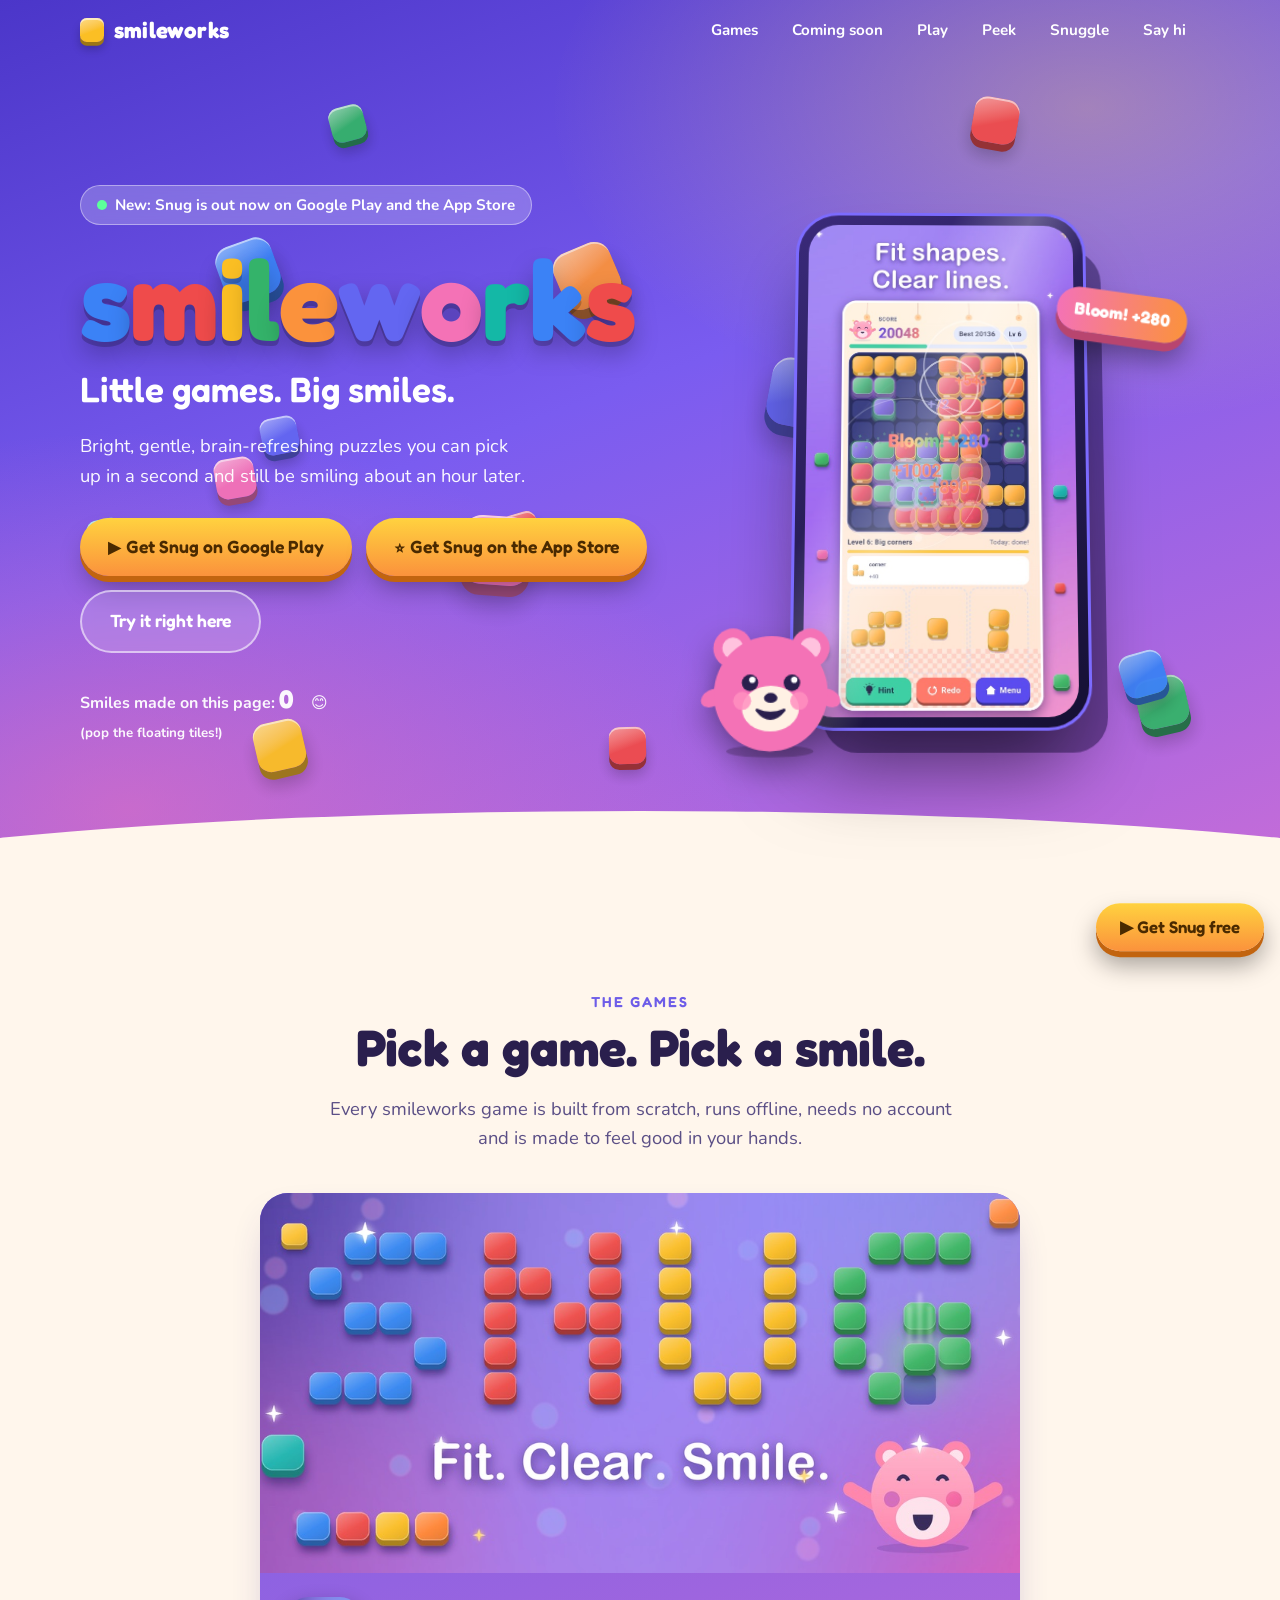
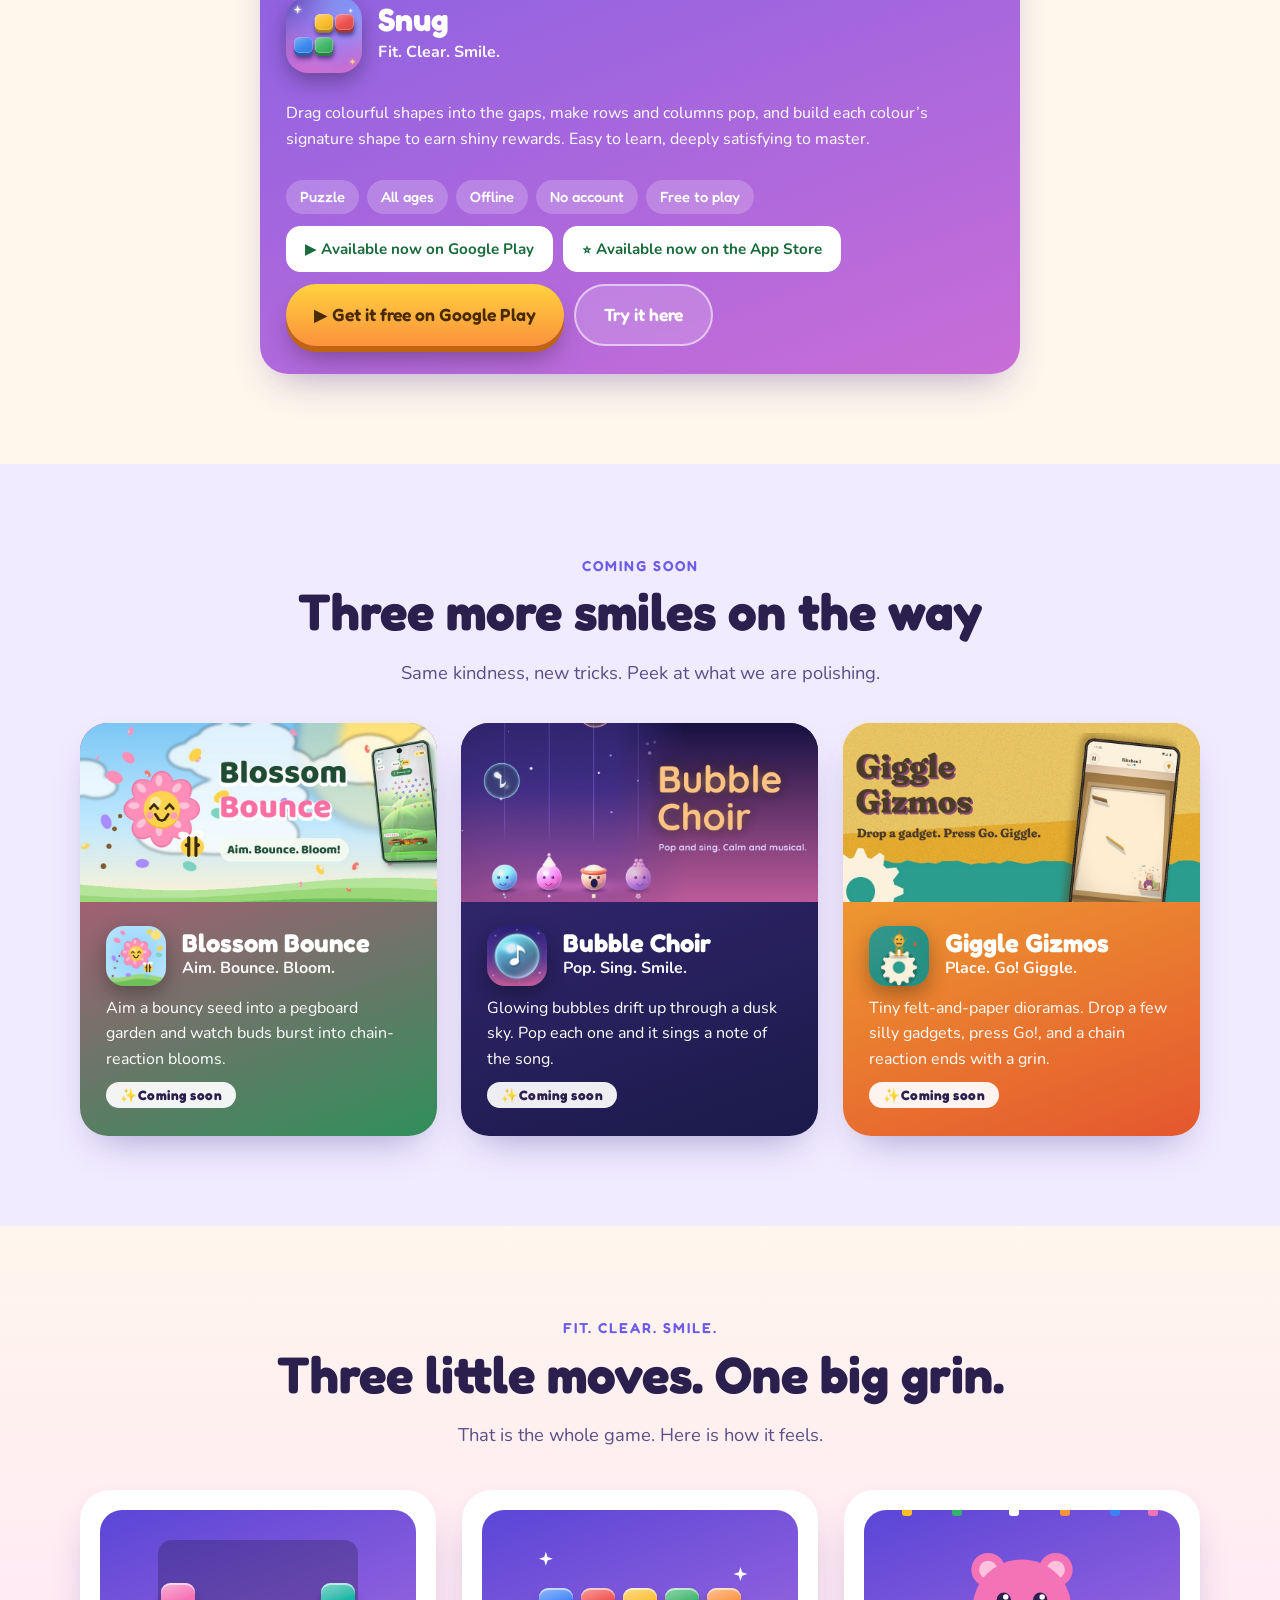
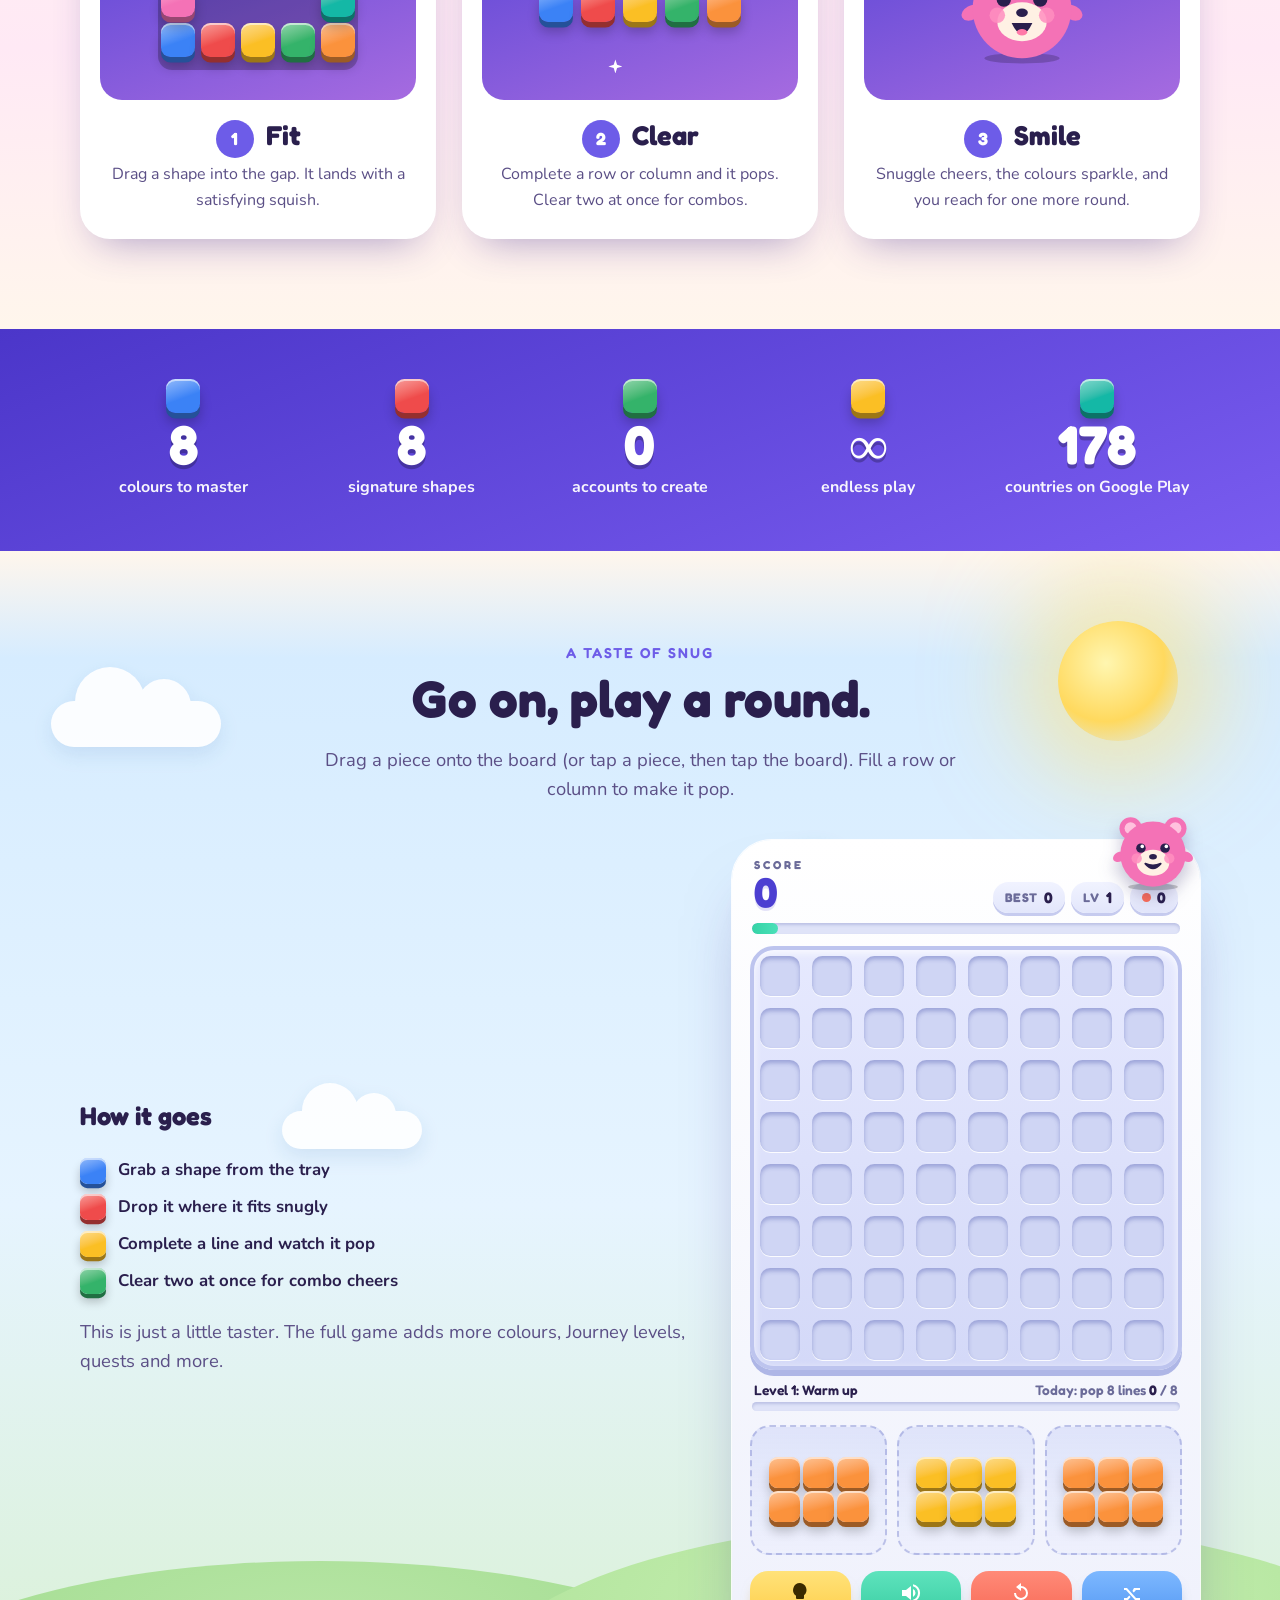
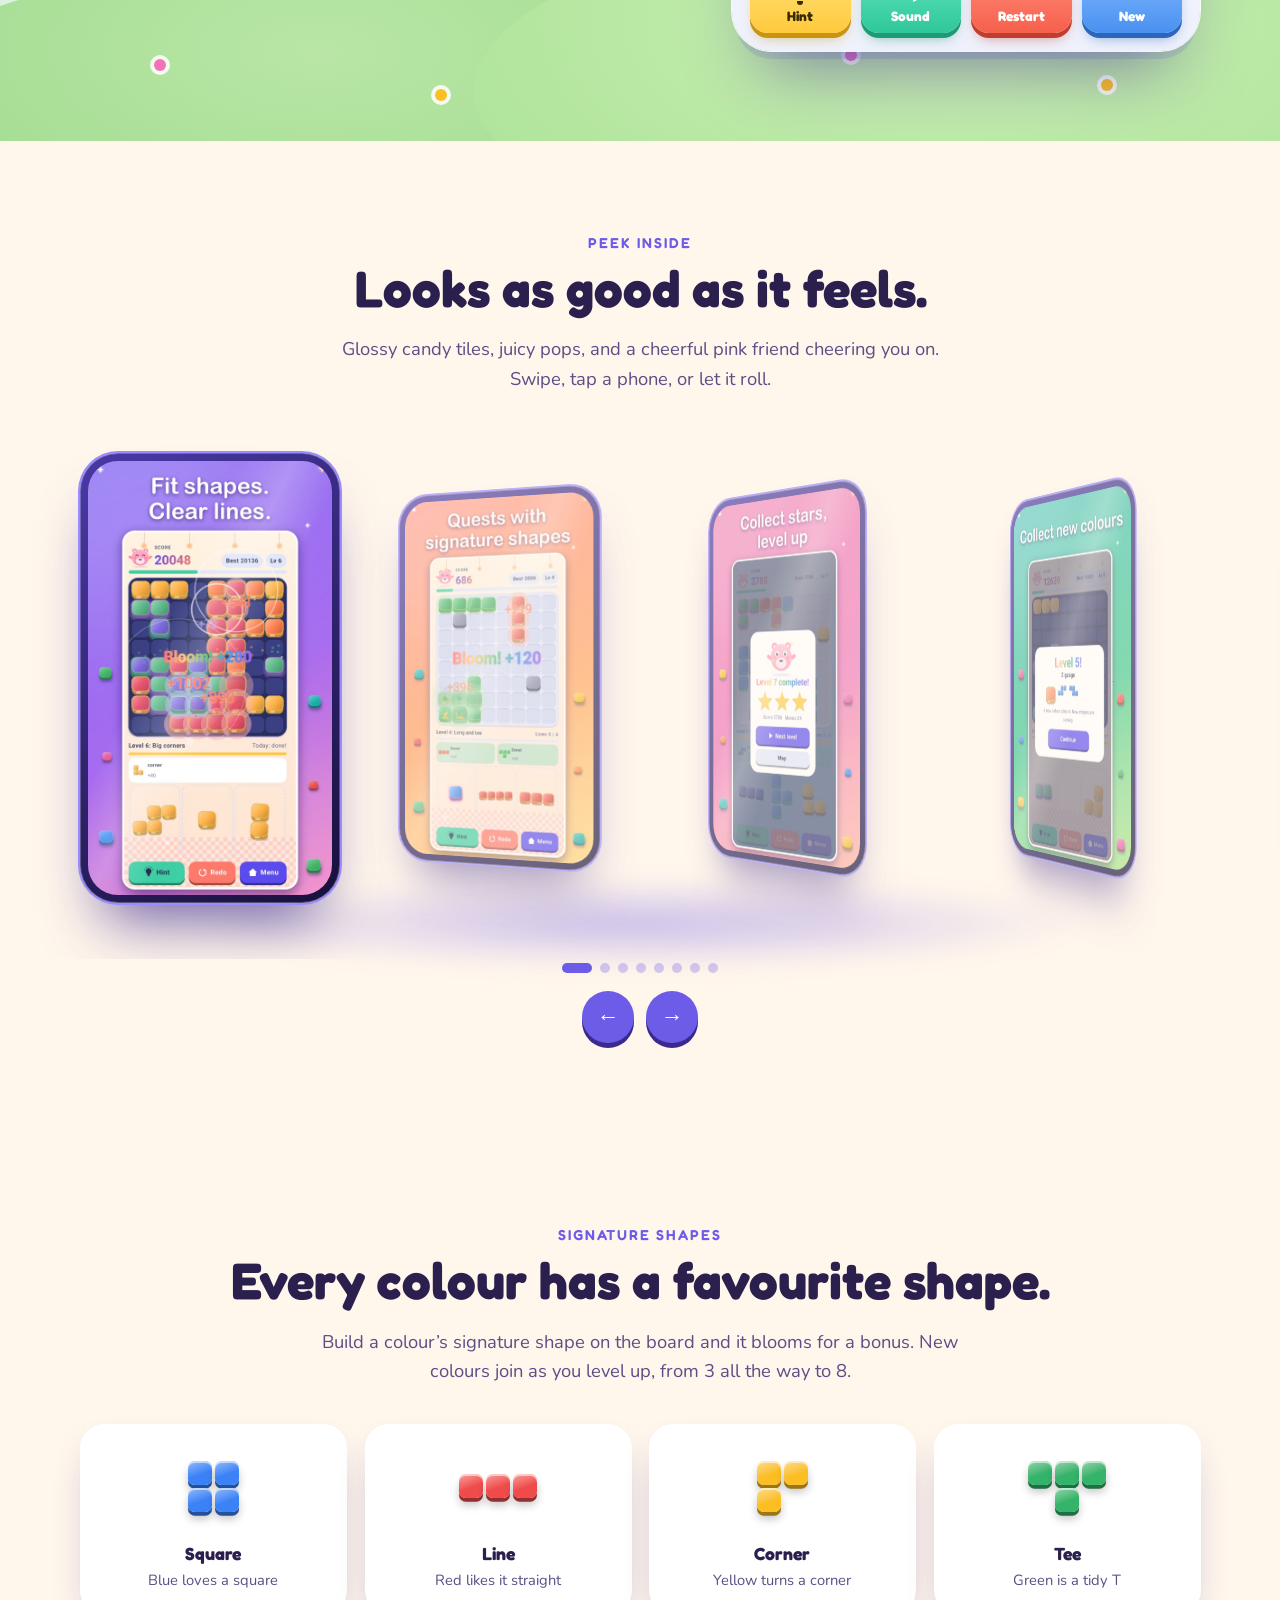
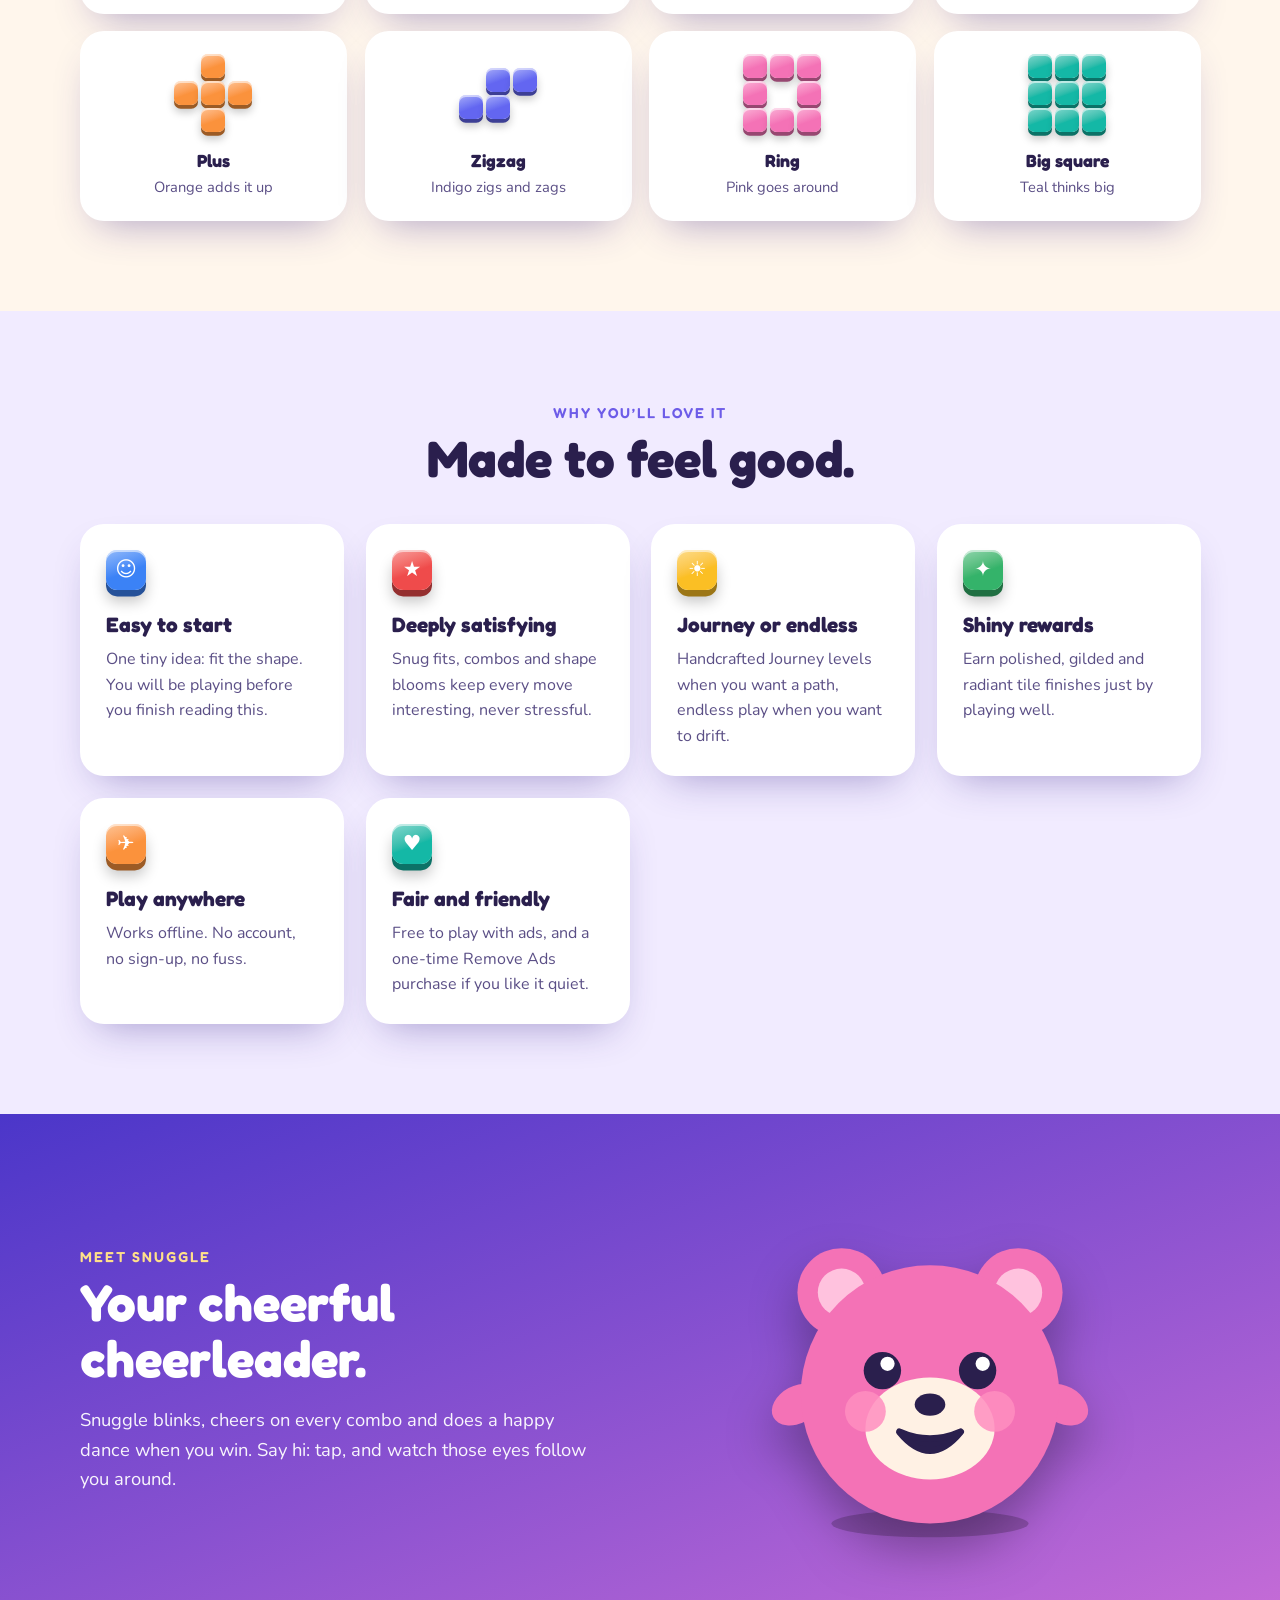
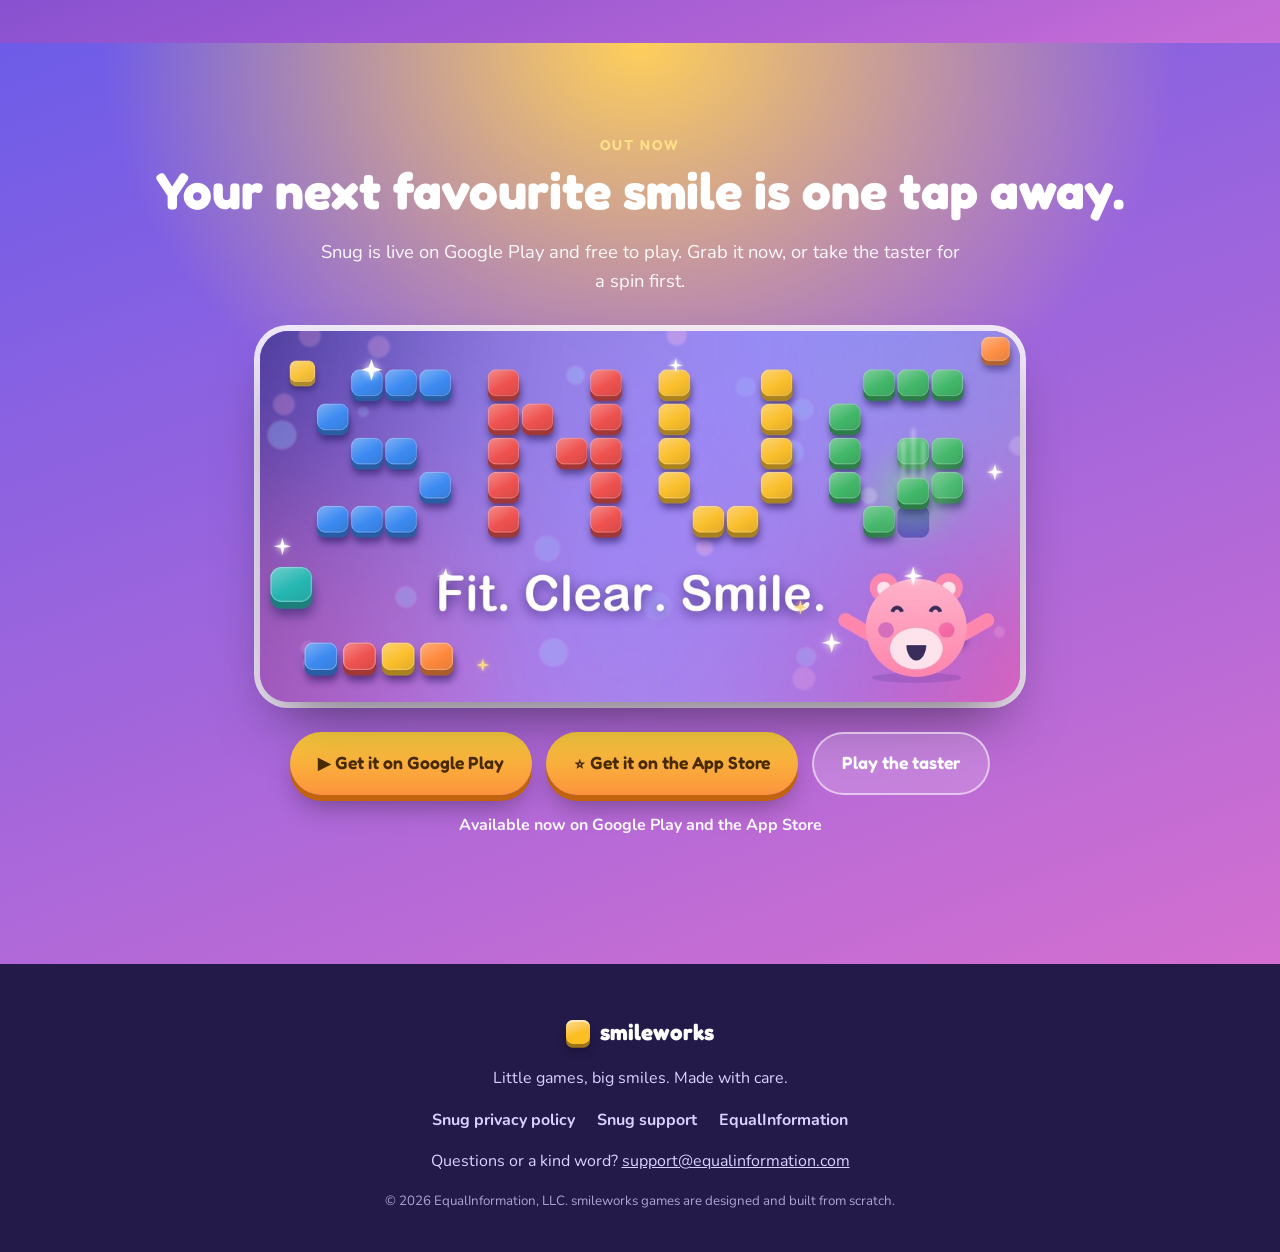
==== commit 4c643390: "Snug is now on the App Store: add App Store links Co-Authored-By: Claude Sonnet 5.5 <noreply@anthrop" ====
--- a/index.html
+++ b/index.html
@@ -4,7 +4,7 @@
 <meta charset="utf-8">
 <meta name="viewport" content="width=device-width, initial-scale=1">
 <title>smileworks: little games, big smiles</title>
-<meta name="description" content="smileworks makes cheerful, mind-refreshing mobile games for everyone. Meet Snug, the shape-fitting puzzle that ends every round with a smile, out now on Google Play. Try it right here.">
+<meta name="description" content="smileworks makes cheerful, mind-refreshing mobile games for everyone. Meet Snug, the shape-fitting puzzle that ends every round with a smile, out now on Google Play and the App Store. Try it right here.">
 <meta name="theme-color" content="#6d5ce8">
 <link rel="canonical" href="https://equalinformation.com/smileworks-site/">
 <meta property="og:type" content="website">
@@ -40,12 +40,13 @@
   <div class="float-tiles" id="floatTiles" aria-hidden="true"></div>
   <div class="wrap hero-inner">
     <div class="hero-copy">
-      <a class="eyebrow eyebrow-live" href="https://play.google.com/store/apps/details?id=com.equalinformation.snugpuzzle" target="_blank" rel="noopener"><i class="livedot"></i> New: Snug is out now on Google Play</a>
+      <a class="eyebrow eyebrow-live" href="https://play.google.com/store/apps/details?id=com.equalinformation.snugpuzzle" target="_blank" rel="noopener"><i class="livedot"></i> New: Snug is out now on Google Play and the App Store</a>
       <div class="wordmark" id="wordmark" aria-label="smileworks"></div>
       <h1>Little games. Big smiles.</h1>
       <p class="lede">Bright, gentle, brain-refreshing puzzles you can pick up in a second and still be smiling about an hour later.</p>
       <div class="cta">
         <a class="btn btn-play" href="https://play.google.com/store/apps/details?id=com.equalinformation.snugpuzzle" target="_blank" rel="noopener">&#9654; Get Snug on Google Play</a>
+        <a class="btn btn-play" href="https://apps.apple.com/us/app/snug-shape-fit-puzzle/id6827766002" target="_blank" rel="noopener">&#63743; Get Snug on the App Store</a>
         <a class="btn btn-ghost" href="#play">Try it right here</a>
       </div>
       <div class="smile-count">Smiles made on this page: <b id="smileCount">0</b> &#128522;<br><small>(pop the floating tiles!)</small></div>
@@ -80,7 +81,7 @@
           </div>
           <p>Drag colourful shapes into the gaps, make rows and columns pop, and build each colour&rsquo;s signature shape to earn shiny rewards. Easy to learn, deeply satisfying to master.</p>
           <div class="tags"><span class="pill">Puzzle</span><span class="pill">All ages</span><span class="pill">Offline</span><span class="pill">No account</span><span class="pill">Free to play</span></div>
-          <div class="store-row"><a class="store store-live" href="https://play.google.com/store/apps/details?id=com.equalinformation.snugpuzzle" target="_blank" rel="noopener">&#9654; Available now on Google Play</a><span class="store">&#63743; iPhone: later</span></div>
+          <div class="store-row"><a class="store store-live" href="https://play.google.com/store/apps/details?id=com.equalinformation.snugpuzzle" target="_blank" rel="noopener">&#9654; Available now on Google Play</a><a class="store store-live" href="https://apps.apple.com/us/app/snug-shape-fit-puzzle/id6827766002" target="_blank" rel="noopener">&#63743; Available now on the App Store</a></div>
           <div class="cta" style="justify-content:flex-start"><a class="btn btn-play" href="https://play.google.com/store/apps/details?id=com.equalinformation.snugpuzzle" target="_blank" rel="noopener">&#9654; Get it free on Google Play</a><a class="btn btn-ghost" href="#play">Try it here</a></div>
         </div>
       </article>
@@ -279,9 +280,10 @@
       <img class="final-img" src="assets/snug-feature.jpg" alt="Snug title made of colourful tiles with Snuggle the mascot" width="1024" height="500" data-tilt>
       <div class="cta">
         <a class="btn btn-play" href="https://play.google.com/store/apps/details?id=com.equalinformation.snugpuzzle" target="_blank" rel="noopener">&#9654; Get it on Google Play</a>
+        <a class="btn btn-play" href="https://apps.apple.com/us/app/snug-shape-fit-puzzle/id6827766002" target="_blank" rel="noopener">&#63743; Get it on the App Store</a>
         <a class="btn btn-ghost" href="#play">Play the taster</a>
       </div>
-      <p class="store-note">Available now on Google Play &middot; iPhone: later</p>
+      <p class="store-note">Available now on Google Play and the App Store</p>
     </div>
   </div>
 </section>
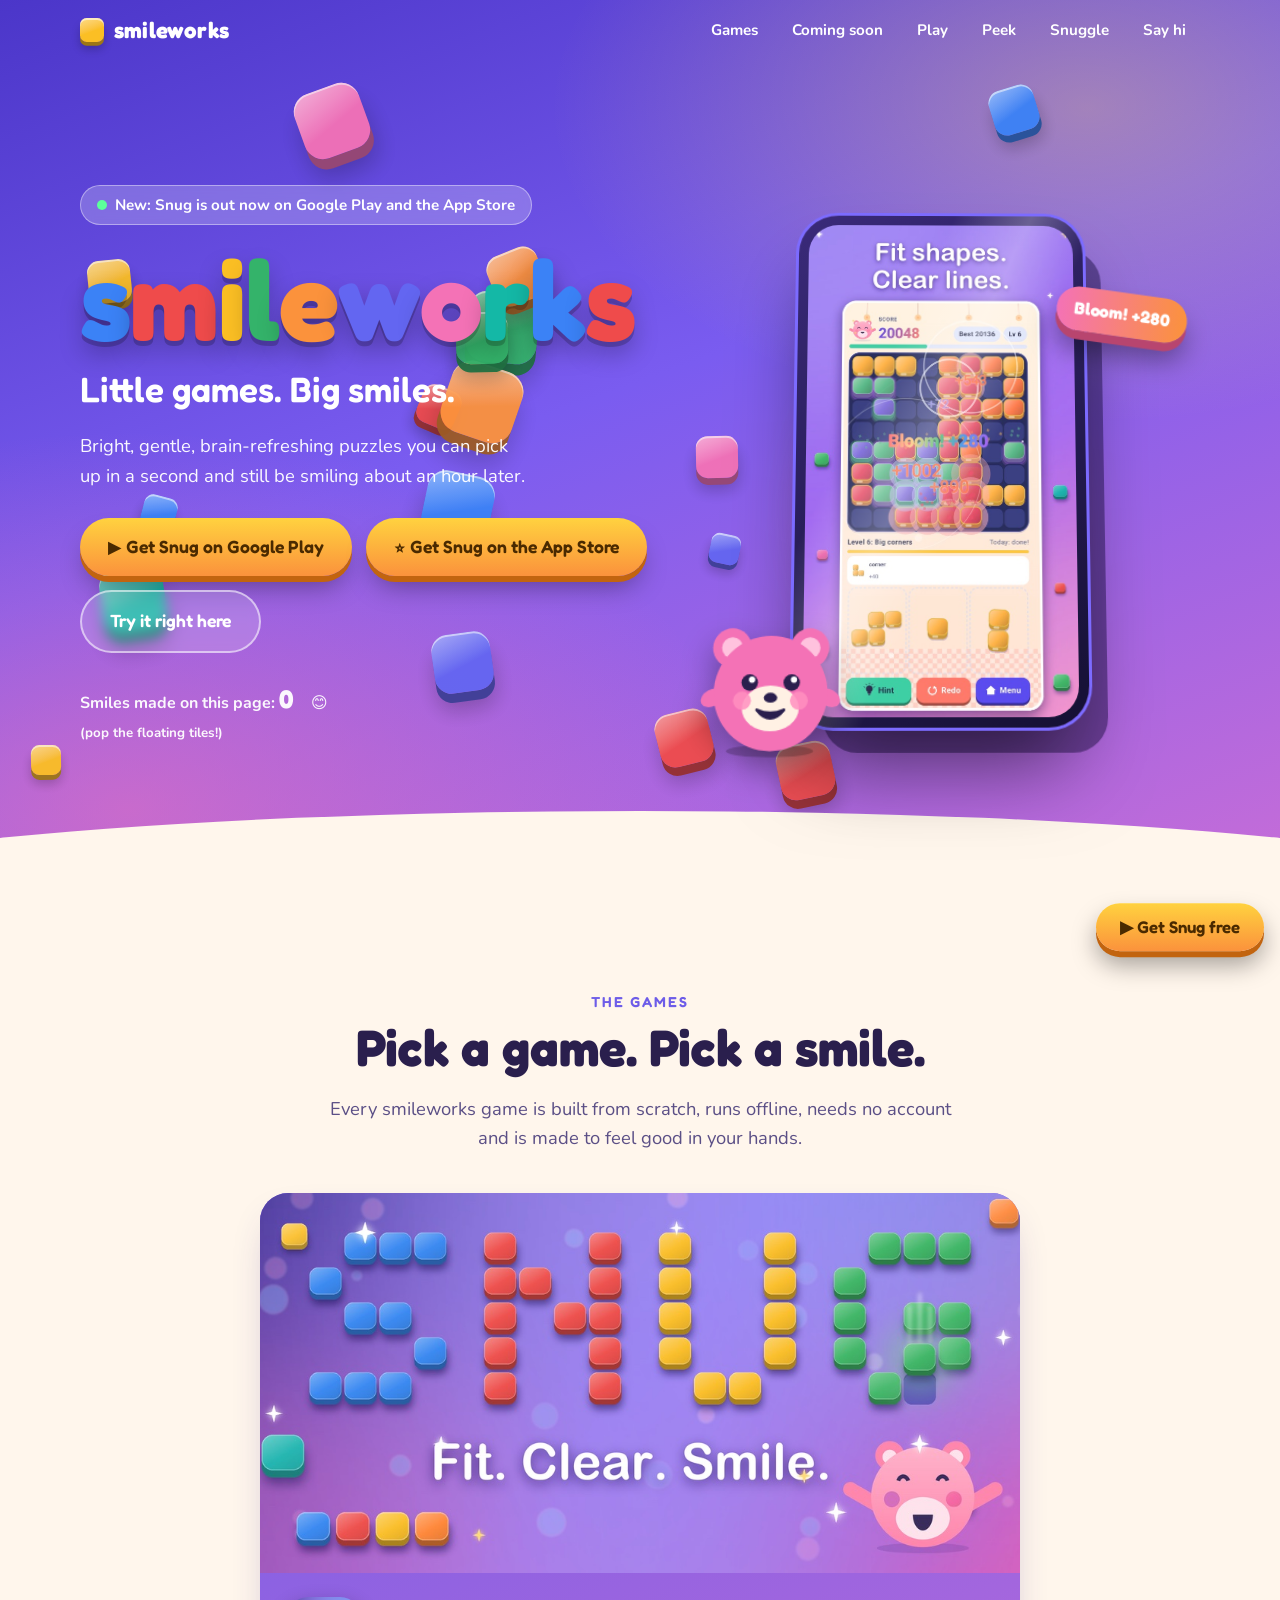
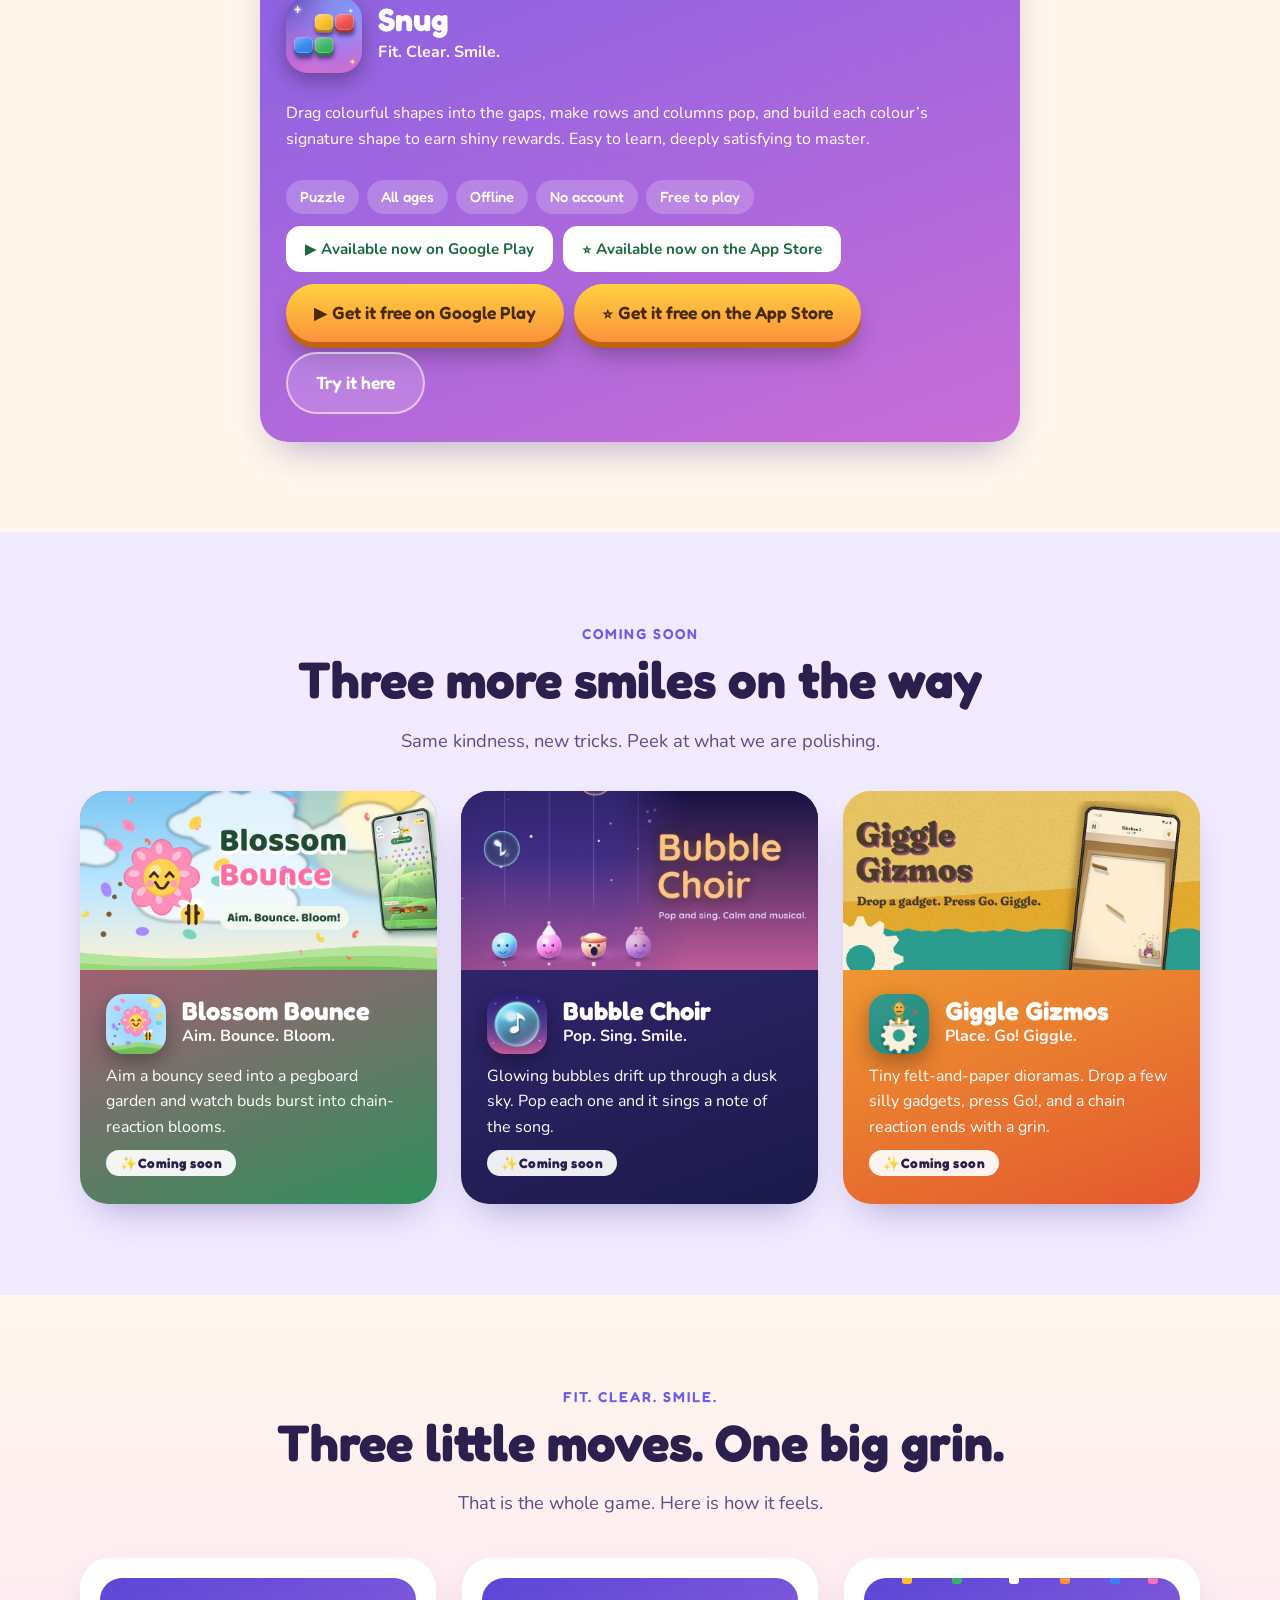
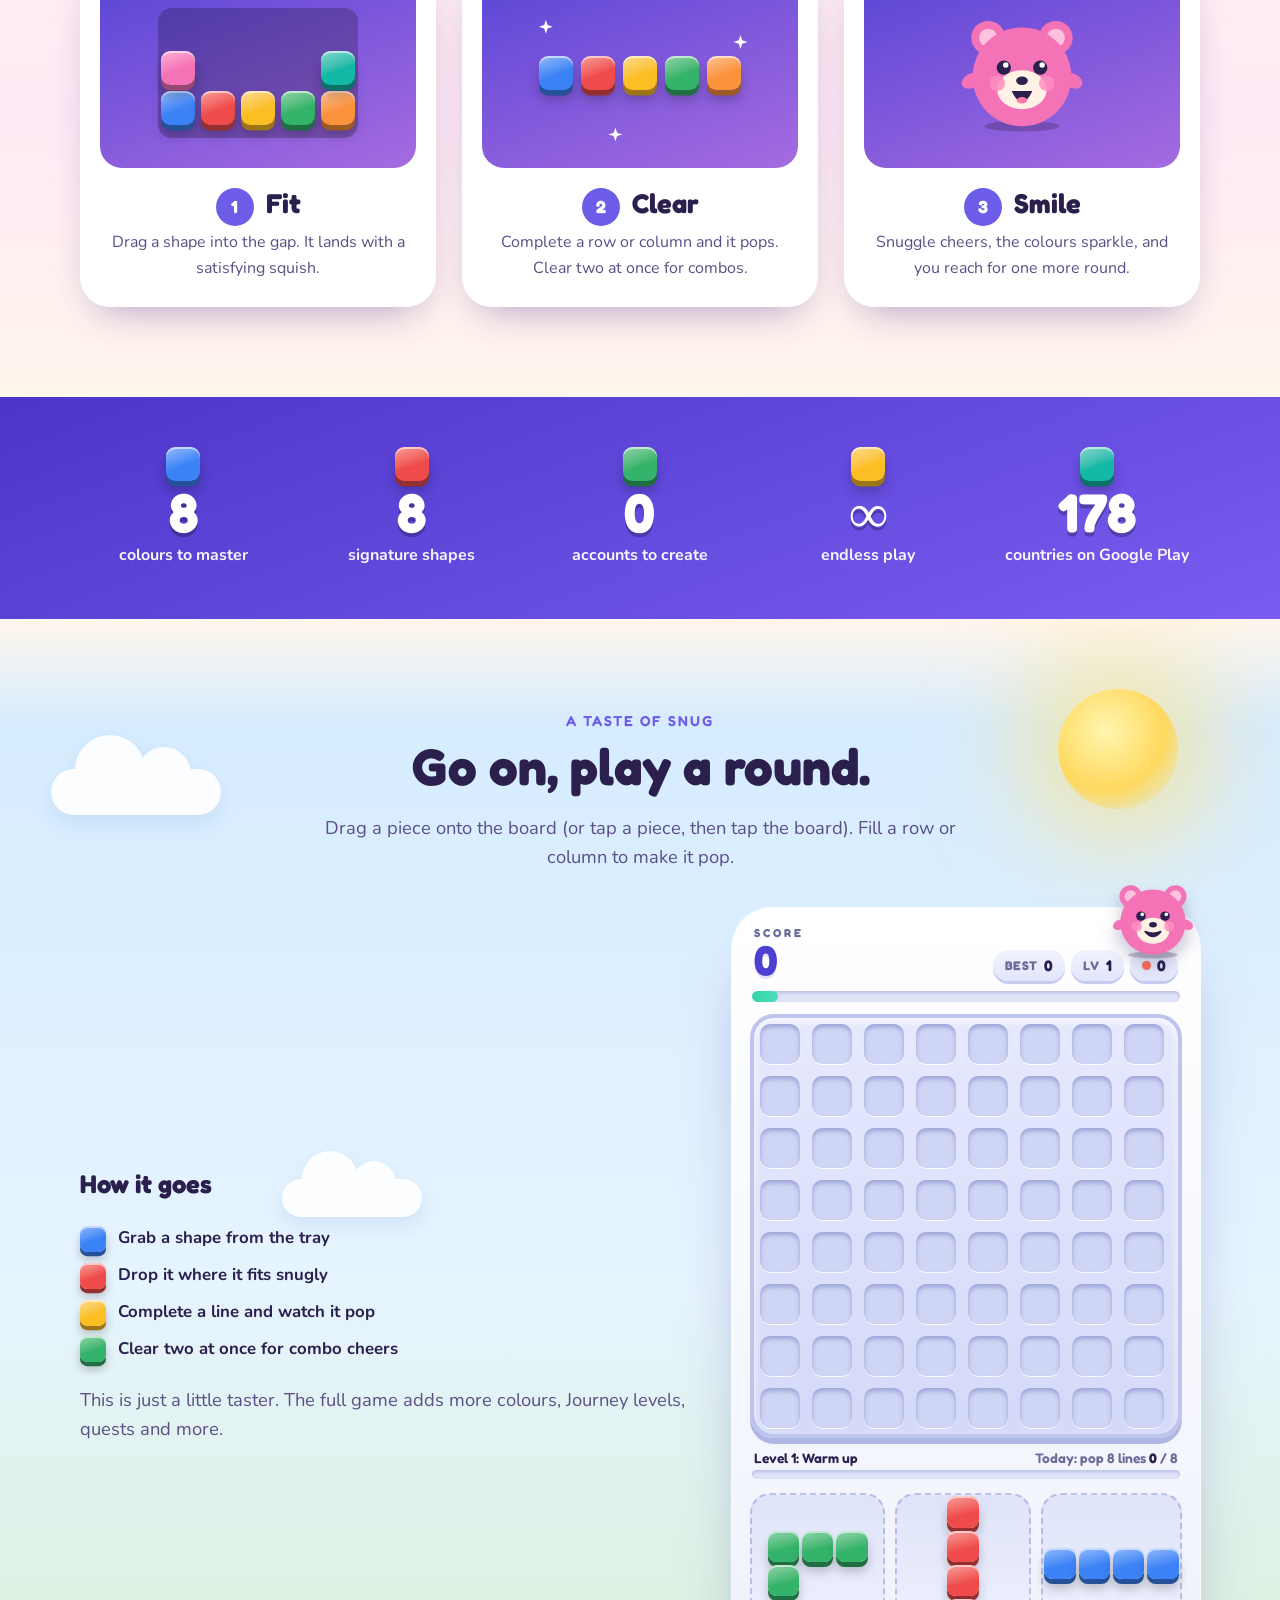
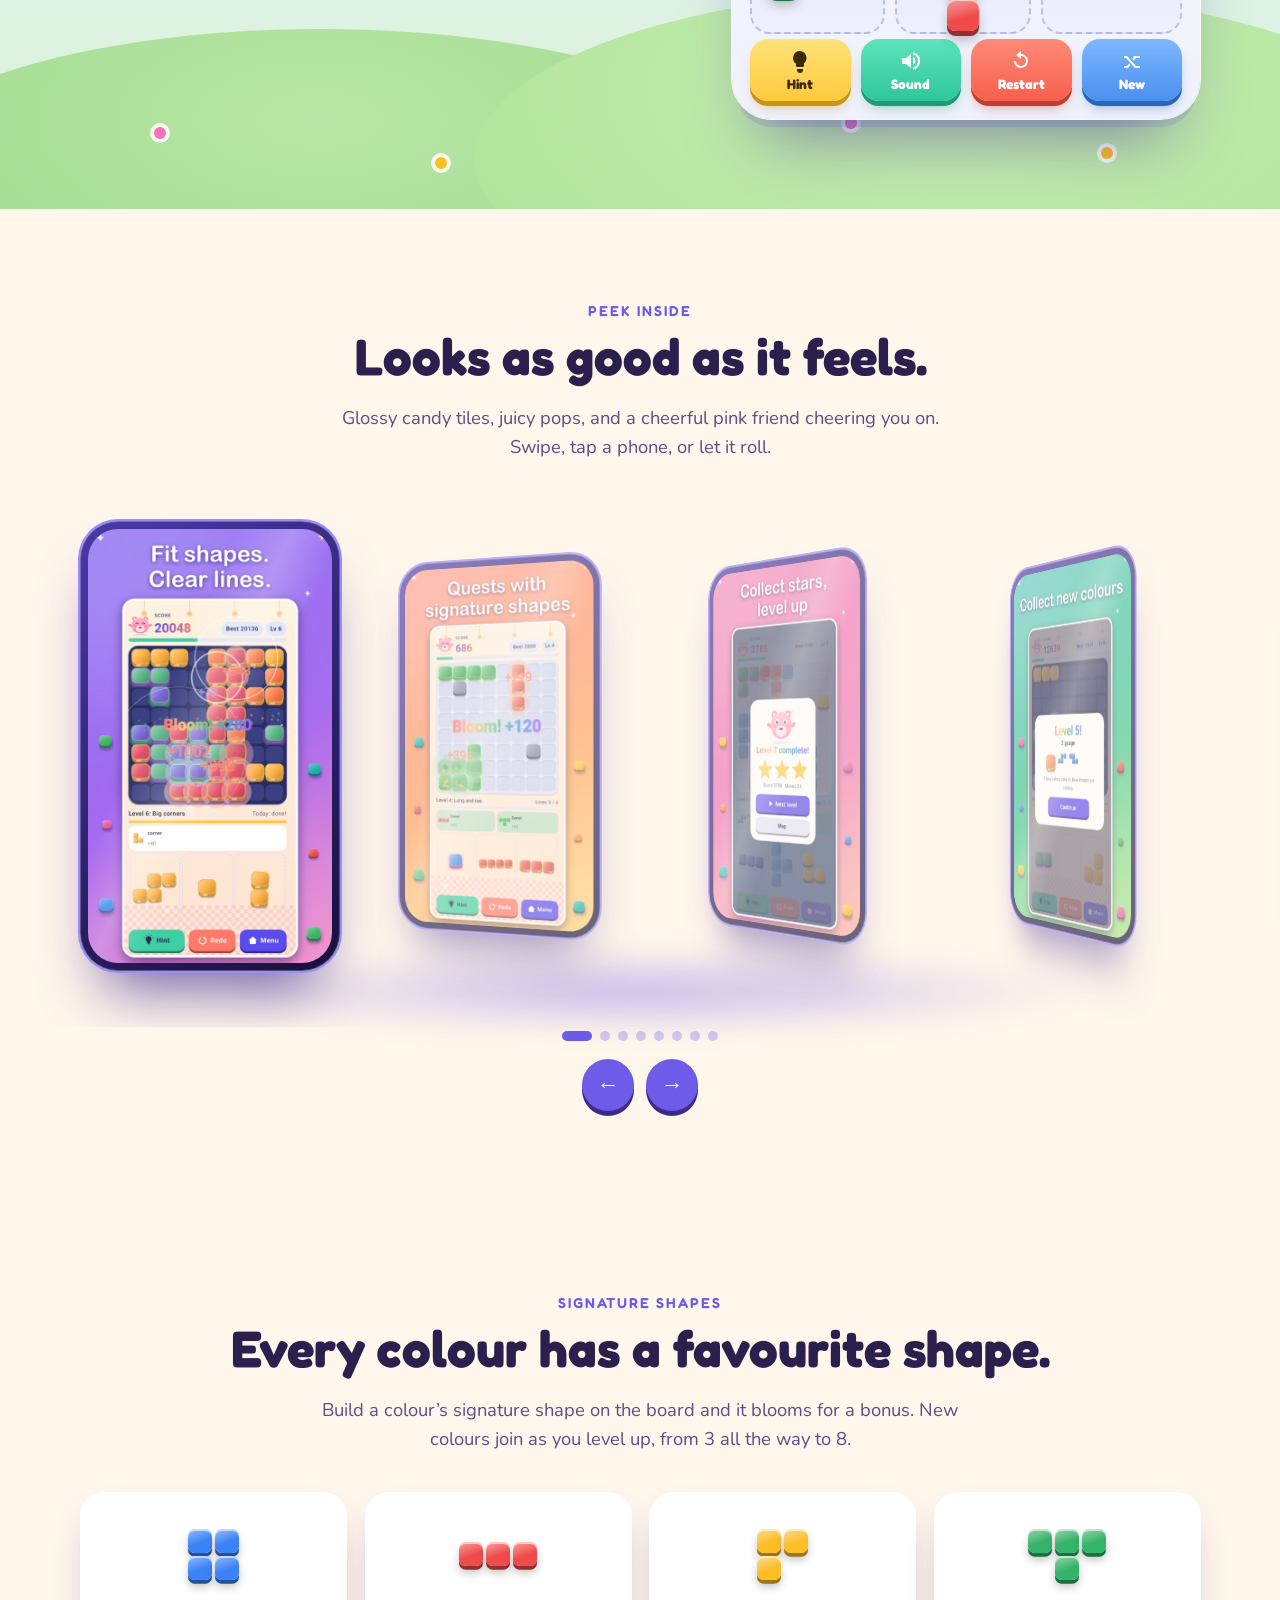
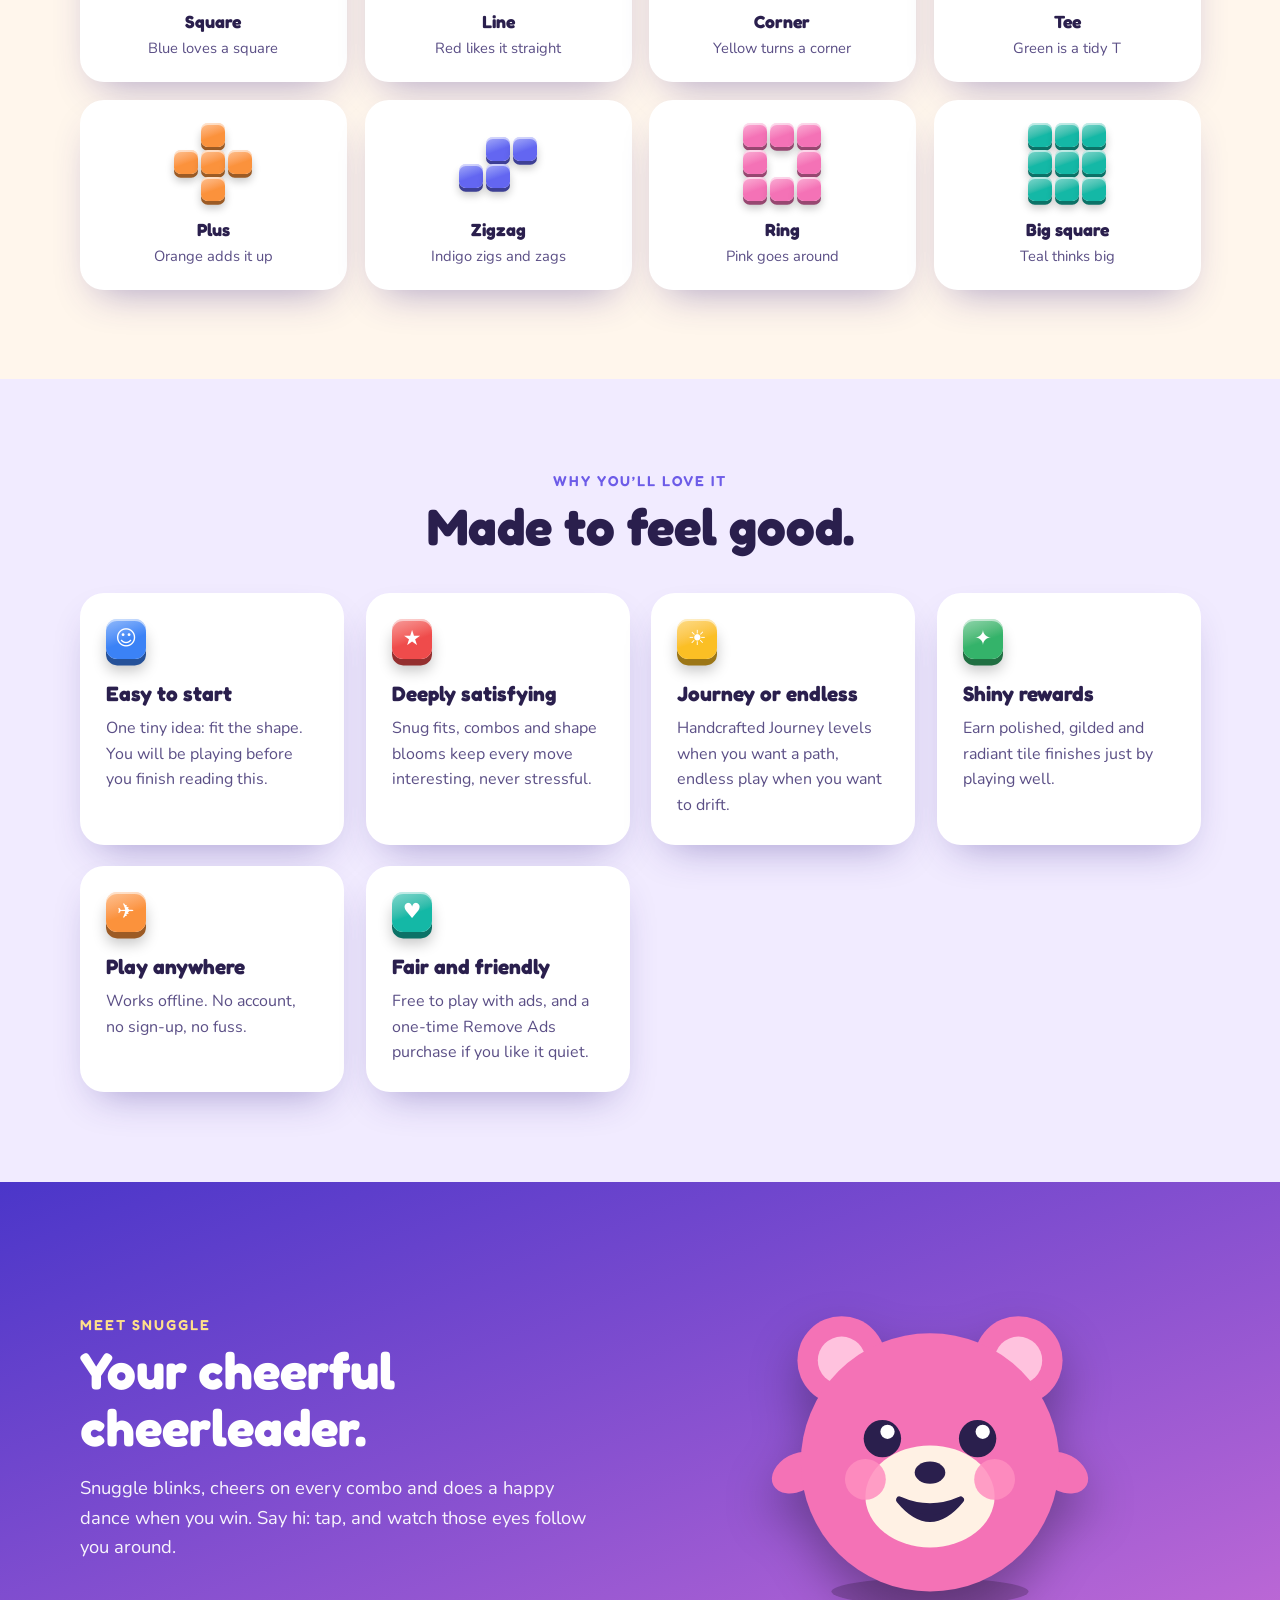
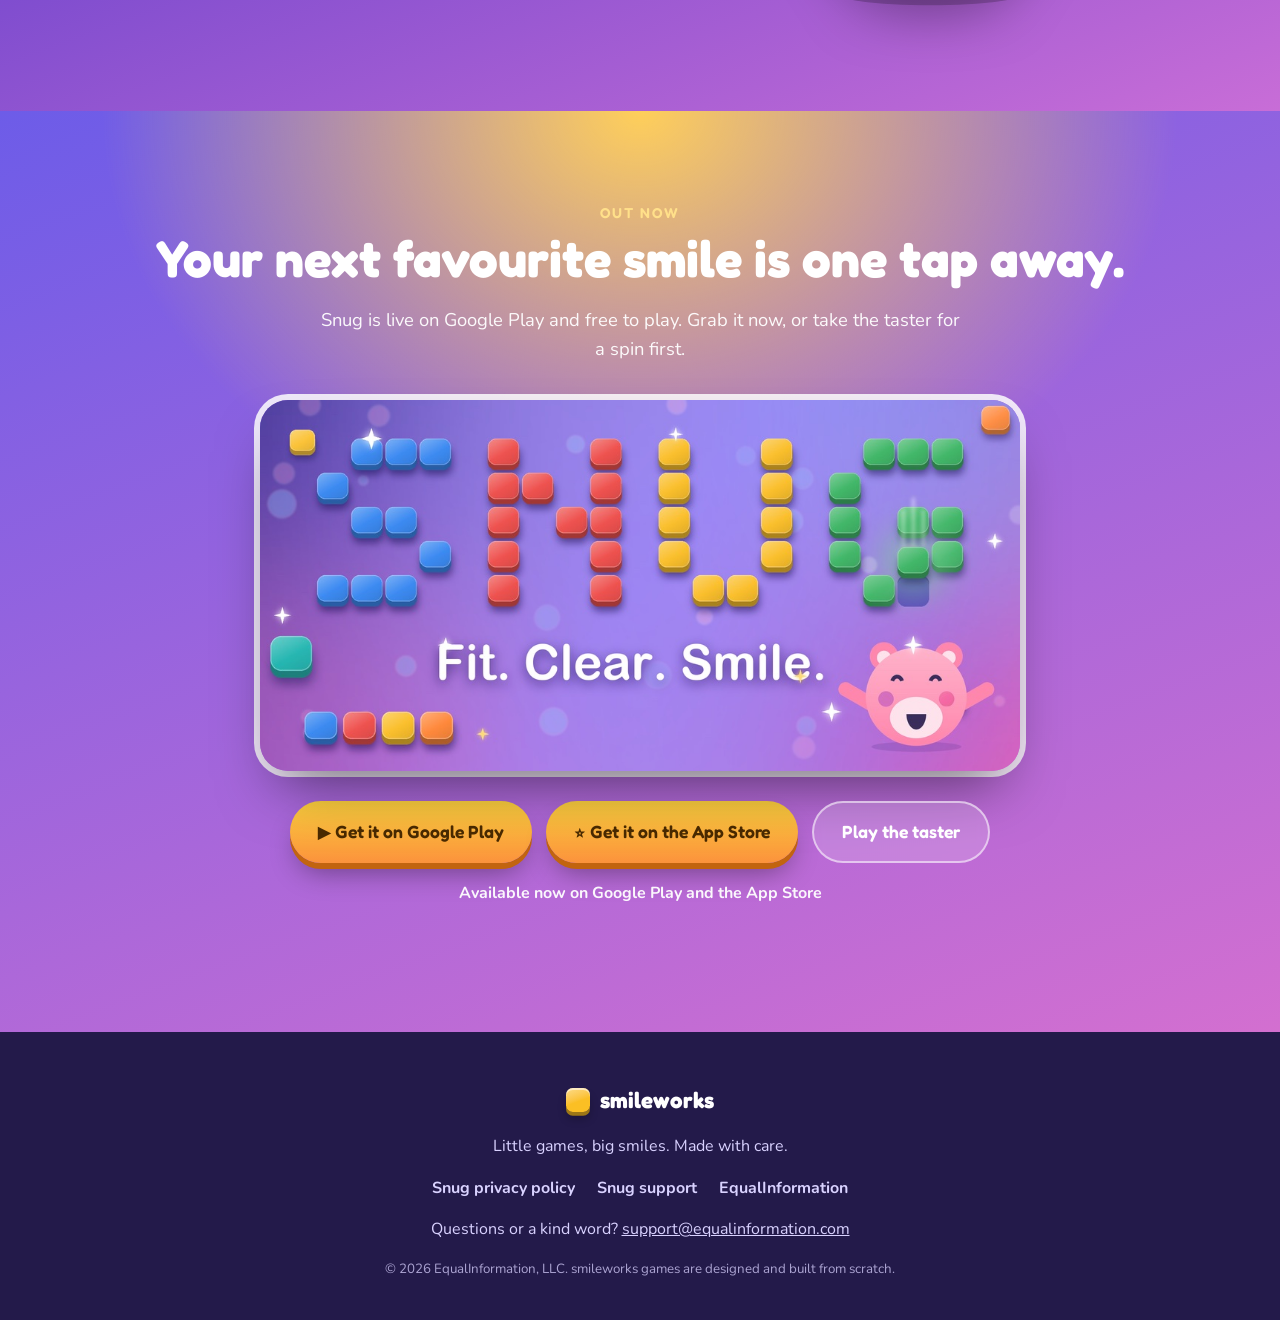
==== commit 5c8b9676: "Snug card: add Get it free on the App Store button Co-Authored-By: Claude Sonnet 5.5 <noreply@anthro" ====
--- a/index.html
+++ b/index.html
@@ -82,7 +82,7 @@
           <p>Drag colourful shapes into the gaps, make rows and columns pop, and build each colour&rsquo;s signature shape to earn shiny rewards. Easy to learn, deeply satisfying to master.</p>
           <div class="tags"><span class="pill">Puzzle</span><span class="pill">All ages</span><span class="pill">Offline</span><span class="pill">No account</span><span class="pill">Free to play</span></div>
           <div class="store-row"><a class="store store-live" href="https://play.google.com/store/apps/details?id=com.equalinformation.snugpuzzle" target="_blank" rel="noopener">&#9654; Available now on Google Play</a><a class="store store-live" href="https://apps.apple.com/us/app/snug-shape-fit-puzzle/id6827766002" target="_blank" rel="noopener">&#63743; Available now on the App Store</a></div>
-          <div class="cta" style="justify-content:flex-start"><a class="btn btn-play" href="https://play.google.com/store/apps/details?id=com.equalinformation.snugpuzzle" target="_blank" rel="noopener">&#9654; Get it free on Google Play</a><a class="btn btn-ghost" href="#play">Try it here</a></div>
+          <div class="cta" style="justify-content:flex-start"><a class="btn btn-play" href="https://play.google.com/store/apps/details?id=com.equalinformation.snugpuzzle" target="_blank" rel="noopener">&#9654; Get it free on Google Play</a><a class="btn btn-play" href="https://apps.apple.com/us/app/snug-shape-fit-puzzle/id6827766002" target="_blank" rel="noopener">&#63743; Get it free on the App Store</a><a class="btn btn-ghost" href="#play">Try it here</a></div>
         </div>
       </article>
     </div>
